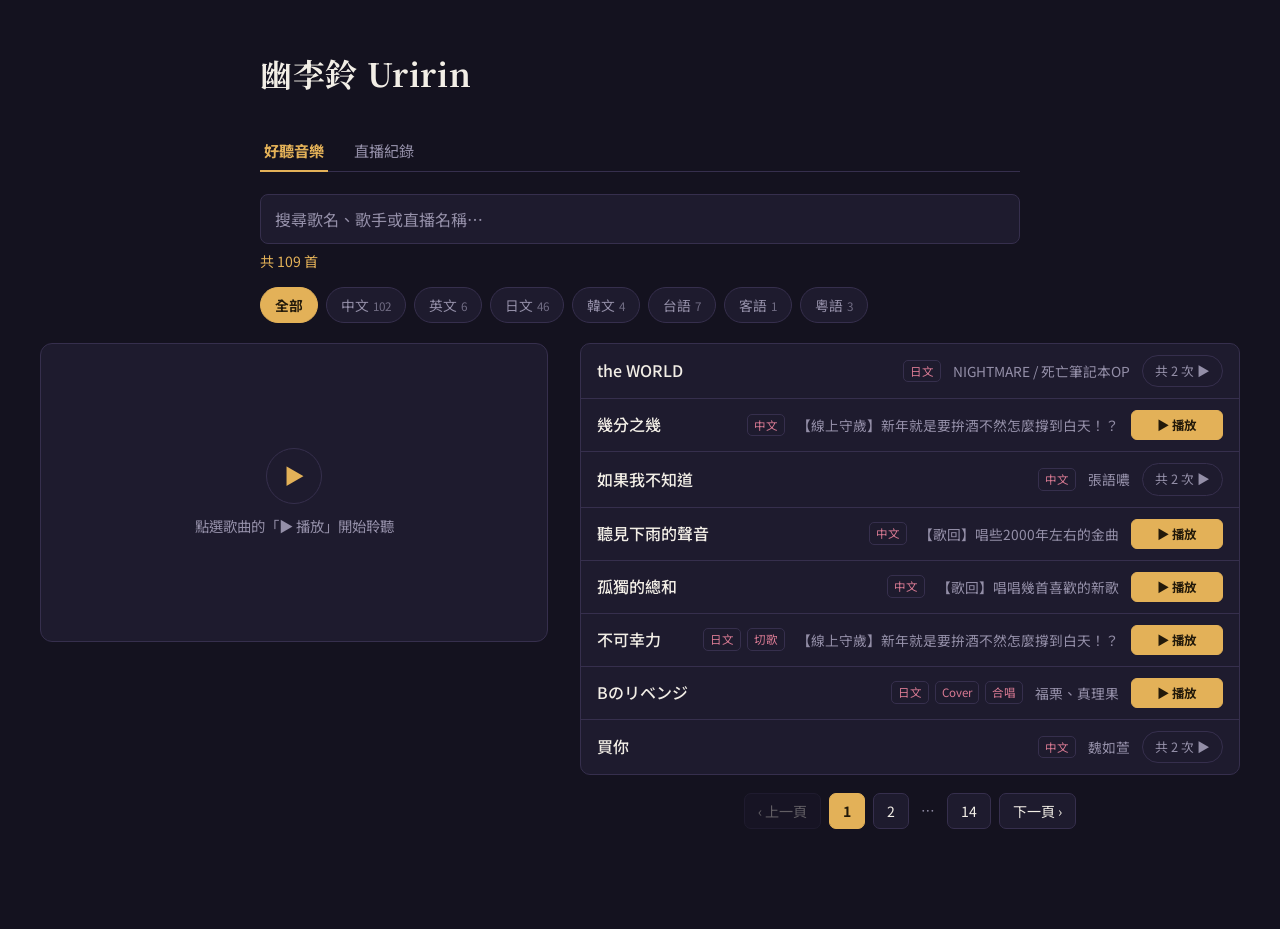
==== index.html @ 6e3fb867 "GA4 設定程式拆分為獨立的 ga.js - dataLayer、gtag()、站長標記開關、config 等設定程式從 index.html 移到 ga.js - <head> 正下方保留 Goo" ====
<!DOCTYPE html>
<html lang="zh-TW">
<head>
<!-- Google tag (gtag.js) -->
<script async src="https://www.googletagmanager.com/gtag/js?id=G-QP5S6ESL3K"></script>
<script src="ga.js"></script>
<meta charset="UTF-8">
<meta name="viewport" content="width=device-width, initial-scale=1.0">
<title>幽李鈴 Uririn</title>
<!-- 分頁小圖示：用 SVG 包表情符號，換圖示只要改裡面的 👻 -->
<link rel="icon" href="data:image/svg+xml,<svg xmlns='http://www.w3.org/2000/svg' viewBox='0 0 100 100'><text y='.9em' font-size='90'>👻</text></svg>">
<link rel="preconnect" href="https://fonts.googleapis.com">
<link rel="preconnect" href="https://fonts.gstatic.com" crossorigin>
<link href="https://fonts.googleapis.com/css2?family=Noto+Serif+TC:wght@500;700&family=Noto+Sans+TC:wght@400;500;700&display=swap" rel="stylesheet">
<link rel="stylesheet" href="style.css">
</head>
<body>
<div class="wrap">
	<h1>幽李鈴 Uririn</h1>
	<p class="subtitle"></p>

	<div id="loadingState" class="loading-state">正在讀取資料…</div>
	<div id="errorState" style="display:none;"></div>

	<div id="mainApp" class="layout" style="display:none;">
	<!-- 上方：頁籤、搜尋框、篩選（電腦版橫跨左右兩欄） -->
	<div class="controls">
		<div class="view-tabs">
			<button class="view-tab active" id="tabSongs" onclick="switchView('songs')">好聽音樂</button>
			<button class="view-tab" id="tabStreams" onclick="switchView('streams')">直播紀錄</button>
		</div>

		<div class="stats" id="statsLine"></div>

		<div id="songsControls">
			<div class="searchbar">
				<input type="text" id="searchInput" placeholder="搜尋歌名、歌手或直播名稱…">
			</div>
			<div class="stats" id="songsStatsLine"></div>
			<div class="chip-bar" id="langBar"></div>
		</div>

		<div id="streamsControls" style="display:none;">
			<div class="year-pager" id="yearPager"></div>
			<div class="chip-bar month-bar" id="monthBar"></div>
			<div class="searchbar">
				<input type="text" id="streamSearchInput" placeholder="搜尋直播標題、來賓…">
			</div>
			<div class="stats" id="streamsStatsLine"></div>
			<div class="chip-bar" id="streamTagBar"></div>
		</div>
	</div>

	<!-- 左欄：播放器（電腦版固定在左側；手機／平板版播放時變成浮動視窗） -->
	<aside class="player-column">
		<div id="playerPanel" class="player-panel">
			<div class="player-idle">
				<div class="player-idle-icon">▶</div>
				<div>點選歌曲的「▶ 播放」開始聆聽</div>
			</div>
			<div class="player-panel-head">
				<span class="player-panel-title" id="playerPanelTitle"></span>
				<button class="btn ghost" onclick="closePlayer()">✕</button>
			</div>
			<div class="player-frame-wrap">
				<div id="playerHost"></div><!-- 播放器由 JS 依平台建立（YouTube／Twitch 官方播放器 API） -->
			</div>
		</div>
	</aside>

	<!-- 右欄：歌單／直播時間軸 -->
	<main class="content-column">
		<div id="songsView">
			<div id="content"></div>
		</div>
		<div id="streamsView" style="display:none;">
			<div id="streamsContent"></div>
		</div>
	</main>
	</div>
</div>

<!-- 回到最上方：往下捲動一段距離後才出現 -->
<button id="backToTop" class="back-to-top" onclick="scrollToTop()" aria-label="回到最上方" title="回到最上方">
	<svg viewBox="0 0 24 24" width="22" height="22" aria-hidden="true">
		<polyline points="5 15 12 8 19 15" fill="none" stroke="currentColor" stroke-width="2.5" stroke-linecap="round" stroke-linejoin="round"/>
	</svg>
</button>

<script>
let STREAMS = {};        // { id: {id,year,date,title,url,tags} }
let STREAM_YEARS = [];   // 依 streams.xlsx 的工作表順序（工作表名稱＝年份）
let SONGS = {};          // { lang: [ {id,streamId,timeSeconds,timeDisplay,name,artist,tags} ] }
let LANGUAGES = [];

let currentView = 'songs';
let activeLang = null;
let currentPage = 1;
// 手機版斷點，要跟 style.css 裡的 @media (max-width:767px) 保持一致
const PHONE_MEDIA = window.matchMedia('(max-width:767px)');
function isPhone(){
	return PHONE_MEDIA.matches;
}
// 好聽音樂每頁顯示幾首：
//	手機版固定 5 首（歌曲列上下堆疊、每列很高，下方又有浮動播放器）
//	平板／電腦版依「歌單上緣到畫面底部」的空間，算出剛好放得下幾列（最少 5 列）
const PHONE_PAGE_SIZE = 5;
const MIN_PAGE_SIZE = 5;
const PAGER_HEIGHT = 60;	// 清單下方分頁列（含上方間距）的高度
const BOTTOM_GAP = 24;		// 分頁列下方保留的空間
let PAGE_SIZE = isPhone() ? PHONE_PAGE_SIZE : 15; // 15 只是第一次畫面前的暫定值，畫出來後會依實際高度重算

function computePageSize(){
	if(isPhone()) return PHONE_PAGE_SIZE;
	const list = document.querySelector('#content .song-list');
	if(!list || !list.offsetParent) return PAGE_SIZE; // 歌單沒顯示（例如在直播紀錄頁籤）時先不重算
	const rows = [...list.querySelectorAll(':scope > .song-row')];
	if(rows.length === 0) return PAGE_SIZE;
	// 列高：以單行的歌曲列為準。「共 X 次」那種列會稍微高一點，所以取「單行列裡最高的」，
	// 並排除副標換行的列（比最矮的列高出 20% 以上的就視為換行）
	const heights = rows.map(r => r.offsetHeight);
	const minHeight = Math.min(...heights);
	const rowHeight = Math.max(...heights.filter(h => h <= minHeight * 1.2));
	const listTop = list.getBoundingClientRect().top + window.scrollY; // 歌單在頁面中的位置，不受目前捲動位置影響
	const available = window.innerHeight - listTop - PAGER_HEIGHT - BOTTOM_GAP;
	return Math.max(MIN_PAGE_SIZE, Math.floor(available / rowHeight));
}

// 重新計算每頁筆數；筆數有變時，盡量停在目前正在看的那幾首歌所在的頁數
function refreshPageSize(){
	if(currentView !== 'songs') return;
	const next = computePageSize();
	if(next === PAGE_SIZE) return;
	const firstIndex = (currentPage - 1) * PAGE_SIZE;
	PAGE_SIZE = next;
	currentPage = Math.floor(firstIndex / PAGE_SIZE) + 1;
	render();
}
PHONE_MEDIA.addEventListener('change', refreshPageSize);

function sortedYears(){
	return [...STREAM_YEARS].sort((a,b) => {
		const na = parseInt(a, 10), nb = parseInt(b, 10);
		if(!isNaN(na) && !isNaN(nb)) return nb - na;
		return String(b).localeCompare(String(a));
	});
}

let activeYear = null; // 資料載入完成後會設成最新年份
let activeStreamTag = null;
let activeMonth = null; // 直播紀錄的月份篩選，null＝全部
const expandedStreams = new Set(); // 記錄哪些直播的歌單目前是展開狀態
const expandedSongs = new Set();   // 記錄好聽音樂頁籤裡哪些歌曲（依 catalogId）目前是展開狀態

const contentEl = document.getElementById('content');
const statsLine = document.getElementById('statsLine');
const streamsStatsLine = document.getElementById('streamsStatsLine');
const songsStatsLine = document.getElementById('songsStatsLine');
const searchInput = document.getElementById('searchInput');
const langBarEl = document.getElementById('langBar');

function escapeHtml(str){
	return (str||'').replace(/[&<>"']/g, s => ({'&':'&amp;','<':'&lt;','>':'&gt;','"':'&quot;',"'":'&#39;'}[s]));
}

function extractYouTubeId(url){
	if(!url) return null;
	try{
		const u = new URL(url);
		const host = u.hostname.replace('www.', '');
		if(host === 'youtu.be') return u.pathname.slice(1).split('/')[0] || null;
		if(host === 'youtube.com' || host === 'm.youtube.com'){
			if(u.pathname === '/watch') return u.searchParams.get('v');
			if(u.pathname.startsWith('/live/')) return u.pathname.split('/')[2];
			if(u.pathname.startsWith('/embed/')) return u.pathname.split('/')[2];
		}
		return null;
	}catch(e){ return null; }
}
// Twitch 網址解析：支援 VOD（/videos/123）、剪輯（clips.twitch.tv/xxx、/頻道/clip/xxx）、頻道直播（/頻道名稱）
function extractTwitchInfo(url){
	if(!url) return null;
	try{
		const u = new URL(url);
		const host = u.hostname.replace(/^(www|m)\./, '');
		const parts = u.pathname.split('/').filter(Boolean);
		if(host === 'clips.twitch.tv') return parts[0] ? { type:'clip', id:parts[0] } : null;
		if(host !== 'twitch.tv') return null;
		if(parts[0] === 'videos' && parts[1]) return { type:'video', id:parts[1] };
		if(parts[1] === 'clip' && parts[2]) return { type:'clip', id:parts[2] };
		if(parts.length === 1) return { type:'channel', id:parts[0] };
		return null;
	}catch(e){ return null; }
}

function secondsToTwitchTime(sec){
	sec = Math.max(0, Math.floor(sec || 0));
	const h = Math.floor(sec / 3600);
	const m = Math.floor((sec % 3600) / 60);
	const s = sec % 60;
	return `${h}h${m}m${s}s`;
}

// 依網址組出內嵌播放器的網址（目前支援 YouTube、Twitch）；不支援的平台（例如 X）回傳 null
function buildEmbedSrc(url, seconds){
	const youtubeId = extractYouTubeId(url);
	if(youtubeId){
		return `https://www.youtube.com/embed/${youtubeId}?start=${seconds || 0}&autoplay=1&enablejsapi=1`;
	}
	const twitch = extractTwitchInfo(url);
	if(twitch){
		// Twitch 規定要帶 parent（目前網站的網域），直接抓網址列的網域，換網域也不用改程式
		const parent = encodeURIComponent(window.location.hostname);
		if(twitch.type === 'video'){
			const time = seconds ? `&time=${secondsToTwitchTime(seconds)}` : '';
			return `https://player.twitch.tv/?video=${encodeURIComponent(twitch.id)}&parent=${parent}&autoplay=true${time}`;
		}
		if(twitch.type === 'channel'){
			return `https://player.twitch.tv/?channel=${encodeURIComponent(twitch.id)}&parent=${parent}&autoplay=true`;
		}
		if(twitch.type === 'clip'){
			return `https://clips.twitch.tv/embed?clip=${encodeURIComponent(twitch.id)}&parent=${parent}&autoplay=true`;
		}
	}
	return null;
}

function isPlayableUrl(url){
	return buildEmbedSrc(url, 0) !== null;
}

function resolveSongVideoUrl(song){
	if(song.url) return song.url; // 歌曲自己就有網址，優先使用
	const stream = STREAMS[song.streamId];
	return stream ? stream.url : '';
}

function resolveSongContextLabel(song){
	if(song.url && !STREAMS[song.streamId]) return ''; // 沒有對應直播，就不顯示直播名稱
	const stream = STREAMS[song.streamId];
	return stream ? (stream.title || '直播') : '';
}

// ================= 播放器 =================
// 用 YouTube、Twitch 官方的播放器 API 建立播放器，才能知道「正在播放／暫停」並控制播放器
// （API 載入失敗、或是 Twitch 剪輯這類 API 不支援的網址，退回一般內嵌播放器，只是無法顯示播放狀態）
let activePlayer = null;	// { type:'youtube'|'twitch'|'iframe', instance }
let playerState = 'idle';	// 'playing'：播放中／'paused'：暫停／'idle'：載入中、已結束或沒在播放
let currentSongKey = null;	// 目前播放的歌曲（`語言::紀錄id`），點直播標題播放整場時為 null
let loadToken = 0;			// 快速連點時，避免舊的非同步載入結果蓋掉新的

let youtubeApiPromise = null;
function loadYouTubeApi(){
	if(window.YT && window.YT.Player) return Promise.resolve();
	if(!youtubeApiPromise){
		youtubeApiPromise = new Promise((resolve, reject) => {
			const previous = window.onYouTubeIframeAPIReady;
			window.onYouTubeIframeAPIReady = () => { if(previous) previous(); resolve(); };
			const script = document.createElement('script');
			script.src = 'https://www.youtube.com/iframe_api';
			script.onerror = () => { youtubeApiPromise = null; reject(); };
			document.head.appendChild(script);
		});
	}
	return youtubeApiPromise;
}

let twitchApiPromise = null;
function loadTwitchApi(){
	if(window.Twitch && window.Twitch.Player) return Promise.resolve();
	if(!twitchApiPromise){
		twitchApiPromise = new Promise((resolve, reject) => {
			const script = document.createElement('script');
			script.src = 'https://player.twitch.tv/js/embed/v1.js';
			script.onload = () => resolve();
			script.onerror = () => { twitchApiPromise = null; reject(); };
			document.head.appendChild(script);
		});
	}
	return twitchApiPromise;
}

function setPlayerState(state){
	playerState = state;
	updatePlayButtons();
}

function destroyActivePlayer(){
	if(activePlayer && activePlayer.type === 'youtube'){
		try{ activePlayer.instance.destroy(); }catch(e){}
	}
	activePlayer = null;
	document.getElementById('playerHost').innerHTML = ''; // Twitch 播放器沒有 destroy，直接清空容器
}

// 一般內嵌播放器（無法取得播放狀態）
function mountPlainIframe(embedSrc){
	const host = document.getElementById('playerHost');
	host.innerHTML = '';
	const iframe = document.createElement('iframe');
	iframe.src = embedSrc;
	iframe.allow = 'autoplay; encrypted-media; picture-in-picture';
	iframe.allowFullscreen = true;
	host.appendChild(iframe);
	activePlayer = { type:'iframe', instance:iframe };
}

// 依網址載入影片：YouTube、Twitch（VOD／頻道）用官方 API；其他用一般內嵌
async function loadMedia(url, seconds){
	const token = ++loadToken;
	destroyActivePlayer();
	setPlayerState('idle');
	const host = document.getElementById('playerHost');
	const mount = document.createElement('div');
	mount.id = `playerMount${token}`;
	host.appendChild(mount);

	const youtubeId = extractYouTubeId(url);
	if(youtubeId){
		try{ await loadYouTubeApi(); }catch(e){ if(token === loadToken) mountPlainIframe(buildEmbedSrc(url, seconds)); return; }
		if(token !== loadToken) return;
		const player = new YT.Player(mount.id, {
			videoId: youtubeId,
			width: '100%',
			height: '100%',
			playerVars: { start: seconds || 0, autoplay: 1, playsinline: 1, origin: window.location.origin }, // origin：減少 postMessage 來源不符的警告
			events: {
				onStateChange: (e) => {
					if(token !== loadToken) return;
					if(e.data === YT.PlayerState.PLAYING) setPlayerState('playing');
					else if(e.data === YT.PlayerState.PAUSED) setPlayerState('paused');
					else if(e.data === YT.PlayerState.ENDED) setPlayerState('idle');
				},
			},
		});
		activePlayer = { type:'youtube', instance:player };
		return;
	}

	const twitch = extractTwitchInfo(url);
	if(twitch && twitch.type !== 'clip'){ // Twitch 剪輯官方 API 不支援，走下面的一般內嵌
		try{ await loadTwitchApi(); }catch(e){ if(token === loadToken) mountPlainIframe(buildEmbedSrc(url, seconds)); return; }
		if(token !== loadToken) return;
		const options = { width:'100%', height:'100%', autoplay:true, parent:[window.location.hostname] };
		if(twitch.type === 'video'){
			options.video = twitch.id;
			if(seconds) options.time = secondsToTwitchTime(seconds);
		}else{
			options.channel = twitch.id;
		}
		const player = new Twitch.Player(mount.id, options);
		const onTwitch = (state) => () => { if(token === loadToken) setPlayerState(state); };
		player.addEventListener(Twitch.Player.PLAY, onTwitch('playing'));
		player.addEventListener(Twitch.Player.PLAYING, onTwitch('playing'));
		player.addEventListener(Twitch.Player.PAUSE, onTwitch('paused'));
		player.addEventListener(Twitch.Player.ENDED, onTwitch('idle'));
		activePlayer = { type:'twitch', instance:player };
		return;
	}

	mountPlainIframe(buildEmbedSrc(url, seconds));
}

// 播放／暫停切換（點正在播放那首歌的按鈕時）
function togglePlayback(){
	if(!activePlayer) return;
	const player = activePlayer.instance;
	try{
		if(activePlayer.type === 'youtube'){
			if(playerState === 'playing') player.pauseVideo(); else player.playVideo();
		}else if(activePlayer.type === 'twitch'){
			if(playerState === 'playing') player.pause(); else player.play();
		}
	}catch(e){} // 播放器還沒準備好時忽略
}

// 打開播放器面板：顯示方式交給 style.css（電腦版固定在左欄、手機／平板版變成浮動視窗），不需要捲動畫面
function showPlayerPanel(titleText){
	document.getElementById('playerPanelTitle').textContent = titleText;
	document.getElementById('playerPanel').classList.add('is-active');
	document.body.classList.add('player-open');
}

// 播放按鈕依狀態顯示：正在播放／暫停／播放
function updatePlayButtons(){
	document.querySelectorAll('.song-play-btn[data-song-key]').forEach(btn => {
		const isCurrent = btn.dataset.songKey === currentSongKey;
		const playing = isCurrent && playerState === 'playing';
		const paused = isCurrent && playerState === 'paused';
		btn.textContent = playing ? '♪ 正在播放' : paused ? '❚❚ 暫停' : '▶ 播放';
		btn.classList.toggle('is-playing', playing);
		btn.classList.toggle('is-paused', paused);
	});
}

function playSong(lang, songId){
	const key = `${lang}::${songId}`;
	// 點的是目前這首：切換播放／暫停（一般內嵌播放器無法控制，就重新載入）
	if(key === currentSongKey && activePlayer && activePlayer.type !== 'iframe'){
		togglePlayback();
		return;
	}
	const song = (SONGS[lang] || []).find(s => s.id === songId);
	if(!song) return;
	const url = resolveSongVideoUrl(song);
	if(!isPlayableUrl(url)) return;
	const contextLabel = resolveSongContextLabel(song);
	currentSongKey = key;
	showPlayerPanel(contextLabel ? `${contextLabel} － ${song.name}` : song.name);
	loadMedia(url, song.timeSeconds);

	// 送出 GA 自訂事件：記錄哪首歌被點播（GA 的自動影片追蹤抓不到動態更換的播放器，所以改由這裡主動送）
	if(typeof gtag === 'function'){
		const stream = STREAMS[song.streamId];
		gtag('event', 'play_song', {
			song_name: song.name,
			song_id: song.catalogId || '',
			song_language: lang,
			stream_title: stream ? (stream.title || '') : '非直播',
		});
	}
}
window.playSong = playSong;

// 直播紀錄：點直播標題時，在播放器播放整場直播（YouTube、Twitch）
function playStream(streamId){
	const stream = STREAMS[streamId];
	if(!stream || !isPlayableUrl(stream.url)) return;
	currentSongKey = null; // 播放整場直播，不屬於任何一首歌
	showPlayerPanel(stream.title || '直播');
	loadMedia(stream.url, 0);

	if(typeof gtag === 'function'){
		gtag('event', 'play_stream', {
			stream_title: stream.title || '',
		});
	}
}
window.playStream = playStream;

// 直播標題：可內嵌的平台（YouTube、Twitch）點了在播放器播放；其他平台（例如 X）開新視窗
// 可內嵌的連結仍保留 href，使用者還是可以按右鍵或中鍵在新分頁開啟原始網址
function renderStreamTitleLink(stream){
	const title = escapeHtml(stream.title || '直播連結');
	if(!stream.url) return escapeHtml(stream.title || '未命名直播');
	const href = escapeHtml(stream.url);
	if(isPlayableUrl(stream.url)){
		return `<a href="${href}" onclick="event.preventDefault();playStream('${stream.id}')">${title}</a>`;
	}
	return `<a href="${href}" target="_blank" rel="noopener">${title}</a>`;
}

function closePlayer(){
	loadToken++; // 讓還在載入中的播放器作廢
	destroyActivePlayer();
	currentSongKey = null;
	setPlayerState('idle');
	document.getElementById('playerPanel').classList.remove('is-active');
	document.body.classList.remove('player-open');
}
window.closePlayer = closePlayer;

// ================= 頁籤切換 =================
// 瀏覽器分頁標題：「網站名稱 | 目前頁籤」，頁籤名稱直接讀按鈕文字，改頁籤名稱時會自動跟著變
const SITE_TITLE = '幽李鈴 Uririn';
function updateDocumentTitle(){
	const tab = document.getElementById(currentView === 'songs' ? 'tabSongs' : 'tabStreams');
	document.title = `${SITE_TITLE} | ${tab.textContent.trim()}`;
}

function switchView(view){
	currentView = view;
	updateDocumentTitle();
	document.getElementById('tabSongs').classList.toggle('active', view === 'songs');
	document.getElementById('tabStreams').classList.toggle('active', view === 'streams');
	document.getElementById('songsControls').style.display = view === 'songs' ? 'block' : 'none';
	document.getElementById('streamsControls').style.display = view === 'streams' ? 'block' : 'none';
	document.getElementById('songsView').style.display = view === 'songs' ? 'block' : 'none';
	document.getElementById('streamsView').style.display = view === 'streams' ? 'block' : 'none';
	if(view === 'songs'){
		render();
		refreshPageSize();
	} else {
		renderStreamsView();
	}
}
window.switchView = switchView;

// ================= 好聽音樂（歌單）=================
function renderLangBar(){
	let html = `<span class="chip${activeLang===null?' active':''}" onclick="setLang(null)">全部</span>`;
	for(const lang of LANGUAGES){
		html += `<span class="chip${activeLang===lang?' active':''}" onclick="setLang('${lang}')">${escapeHtml(lang)}<span style="opacity:.7;margin-left:4px;font-size:.85em;">${SONGS[lang].length}</span></span>`;
	}
	langBarEl.innerHTML = html;
}

function setLang(lang){
	activeLang = lang;
	currentPage = 1;
	render();
}
window.setLang = setLang;

function isRestrictedStream(stream){
	if(!stream) return false;
	const tags = (stream.tags||[]).map(t => t.toLowerCase());
	return tags.includes('會限') && tags.includes('歌回');
}

function getAllSongsFlat(){
	const result = [];
	const langs = activeLang ? [activeLang] : LANGUAGES;
	for(const lang of langs){
		for(const song of SONGS[lang]){
			const stream = STREAMS[song.streamId];
			if(isRestrictedStream(stream)) continue; // 會限場次的曲目不進好聽音樂頁籤，避免外流
			result.push({ ...song, lang });
		}
	}
	return result;
}

function toNum(v){
	const n = parseFloat(v);
	return isNaN(n) ? 0 : n;
}

function compareSongInstances(a, b){
	const aHasStream = !!a.streamId;
	const bHasStream = !!b.streamId;
	if(aHasStream !== bHasStream){
		return aHasStream ? 1 : -1; // 沒有 stream_id 的排前面
	}
	if(!aHasStream){
		// 都沒有 stream_id：依 song_records 的 id 倒序
		return toNum(b.id) - toNum(a.id);
	}
	// 都有 stream_id：先依 stream_id 倒序，相同的話再依 song_records 的 id 倒序
	const streamDiff = toNum(b.streamId) - toNum(a.streamId);
	if(streamDiff !== 0) return streamDiff;
	return toNum(b.id) - toNum(a.id);
}

function renderSongRowSingle(s, hideLangBadge){
	const stream = STREAMS[s.streamId];
	// 屬於某場直播的歌曲：副標顯示所屬直播標題
	// 沒有掛在任何直播下、但標了「合唱」的歌曲：副標顯示 feat（多位用「、」分隔）
	// 其餘沒有對應直播的歌曲：不顯示副標
	// 不論哪一種，只要能解析出可播放的網址，都會顯示播放按鈕
	const canPlay = isPlayableUrl(resolveSongVideoUrl(s));
	const isDuetStandalone = !stream && (s.tags||[]).some(t => t.toLowerCase() === '合唱');
	const featNames = (isDuetStandalone && s.feat) ? s.feat.split(/[,，]/).map(a => a.trim()).filter(Boolean) : [];
	const subLabel = stream ? (stream.title || '') : (featNames.length ? featNames.join('、') : '');
	return `<div class="song-row">
		<div class="song-name">${escapeHtml(s.name)}${s.note ? `<span style="color:var(--muted);font-size:.82rem;margin-left:6px;">（${escapeHtml(s.note)}）</span>` : ''}</div>
		<div class="song-badges">
			${hideLangBadge ? '' : `<span class="song-lang-badge">${escapeHtml(s.lang)}</span>`}
			${(s.tags && s.tags.length) ? s.tags.map(t => `<span class="song-lang-badge">${escapeHtml(t)}</span>`).join('') : ''}
		</div>
		${subLabel ? `<div class="song-sub">${escapeHtml(subLabel)}</div>` : ''}
		${canPlay ? `<button class="song-play-btn" data-song-key="${s.lang}::${s.id}" onclick="playSong('${s.lang}','${s.id}')">▶ 播放</button>` : ''}
	</div>`;
}

function toggleSongExpand(catalogId){
	if(expandedSongs.has(catalogId)) expandedSongs.delete(catalogId);
	else expandedSongs.add(catalogId);
	render();
}
window.toggleSongExpand = toggleSongExpand;

// 好聽音樂的隨機順序：每首歌第一次出現時抽一個隨機數當排序依據，
// 這次瀏覽期間固定不變（翻頁、切換語言、搜尋都不會重新洗牌），重新整理網頁才會換新的順序
const shuffleRank = new Map();
function getShuffleRank(key){
	if(!shuffleRank.has(key)) shuffleRank.set(key, Math.random());
	return shuffleRank.get(key);
}

function render(){
	renderLangBar();

	const q = searchInput.value.trim().toLowerCase();
	let songs = getAllSongsFlat();

	if(q){
		songs = songs.filter(s => {
			const stream = STREAMS[s.streamId];
			return s.name.toLowerCase().includes(q)
				|| (s.artist||'').toLowerCase().includes(q)
				|| (stream && (stream.title||'').toLowerCase().includes(q))
				|| (s.tags||[]).some(t => t.toLowerCase().includes(q));
		});
	}

	// 依 catalogId（目錄裡歌曲的唯一編號）分組：同一首歌唱過好幾次，合併成一張卡片
	const groupsMap = new Map();
	for(const s of songs){
		const key = s.catalogId || `${s.lang}::${s.name}`; // 保險：萬一缺 catalogId 就退回用語言+歌名分組
		if(!groupsMap.has(key)) groupsMap.set(key, []);
		groupsMap.get(key).push(s);
	}
	let groups = [...groupsMap.entries()];
	groups.sort((a,b) => getShuffleRank(a[0]) - getShuffleRank(b[0])); // 隨機順序（每次打開網頁洗牌一次）
	groups = groups.map(([, group]) => group);

	statsLine.textContent = '';
	songsStatsLine.textContent = `共 ${groups.length} 首`;

	if(groups.length === 0){
		contentEl.innerHTML = `<div class="empty-state">
			<div class="big">沒有符合的結果</div>
			<div>換個關鍵字或分類試試看</div>
		</div>`;
		return;
	}

	const totalPages = Math.max(1, Math.ceil(groups.length / PAGE_SIZE));
	if(currentPage > totalPages) currentPage = totalPages;
	if(currentPage < 1) currentPage = 1;
	const start = (currentPage - 1) * PAGE_SIZE;
	const pageGroups = groups.slice(start, start + PAGE_SIZE);

	contentEl.innerHTML =
		renderPagination(totalPages, true) +
		`<div class="song-list">` +
		pageGroups.map(group => {
			if(group.length === 1) return renderSongRowSingle(group[0]);

			const first = group[0];
			const catalogId = first.catalogId || `${first.lang}::${first.name}`;
			const expanded = expandedSongs.has(catalogId);

			let html = `<div class="song-row" style="cursor:pointer;" onclick="toggleSongExpand('${catalogId}')">
				<div class="song-name">${escapeHtml(first.name)}</div>
				<div class="song-badges">
					<span class="song-lang-badge">${escapeHtml(first.lang)}</span>
				</div>
				<div class="song-sub">${escapeHtml(first.artist || '')}</div>
				<span class="chip" style="padding:5px 12px;font-size:.8rem;">共 ${group.length} 次 ${expanded ? '▲' : '▶'}</span>
			</div>`;

			if(expanded){
				const sorted = [...group].sort(compareSongInstances);
				html += `<div style="padding-left:20px;border-left:2px solid var(--line);margin:0 0 8px 20px;">` +
					sorted.map(s => renderSongRowSingle(s, true)).join('') +
					`</div>`;
			}
			return html;
		}).join('') +
		`</div>` +
		renderPagination(totalPages);
	updatePlayButtons();
}

function goToSongPage(p){
	currentPage = p;
	render();
	contentEl.scrollIntoView({ behavior: 'smooth', block: 'start' });
}
window.goToSongPage = goToSongPage;

// isTop：清單上方那一組分頁（電腦版用 CSS 隱藏，只留下方那組）
function renderPagination(totalPages, isTop){
	if(totalPages <= 1) return '';
	const p = currentPage;
	const isMobile = isPhone();

	let pages = [1];
	for(let i = p - 1; i <= p + 1; i++){ if(i > 1 && i < totalPages) pages.push(i); }
	if(totalPages > 1) pages.push(totalPages);
	pages = [...new Set(pages)].sort((a,b) => a - b);

	const prevLabel = isMobile ? '‹' : '‹ 上一頁';
	const nextLabel = isMobile ? '›' : '下一頁 ›';

	let html = `<div class="pagination${isTop ? ' pagination-top' : ''}">`;
	html += `<button class="page-btn" onclick="goToSongPage(${p - 1})" ${p <= 1 ? 'disabled' : ''}>${prevLabel}</button>`;
	let prev = 0;
	for(const num of pages){
		if(prev && num - prev > 1) html += `<span class="page-info">…</span>`;
		html += `<button class="page-btn${num === p ? ' active' : ''}" onclick="goToSongPage(${num})">${num}</button>`;
		prev = num;
	}
	html += `<button class="page-btn" onclick="goToSongPage(${p + 1})" ${p >= totalPages ? 'disabled' : ''}>${nextLabel}</button>`;
	html += `</div>`;
	return html;
}

searchInput.addEventListener('input', ()=>{ currentPage = 1; render(); });

// ================= 直播紀錄（依年份分頁）=================
function setYear(year){
	activeYear = year;
	activeMonth = null; // 換年份時，月份篩選回到「全部」
	renderStreamsView();
}
window.setYear = setYear;

// 從日期（YYYY-MM-DD）取出月份數字，沒有日期時回傳 null
function monthOf(date){
	const m = String(date || '').match(/^\d{4}-(\d{1,2})/);
	return m ? parseInt(m[1], 10) : null;
}

function setMonth(month){
	activeMonth = month;
	renderStreamsView();
}
window.setMonth = setMonth;

// 月份按鈕：只列出該年有直播的月份，新的月份排前面（跟時間軸順序一致）
function renderMonthBar(yearStreams){
	const counts = new Map();
	for(const s of yearStreams){
		const m = monthOf(s.date);
		if(m) counts.set(m, (counts.get(m) || 0) + 1);
	}
	const months = [...counts.keys()].sort((a,b) => b - a);
	const bar = document.getElementById('monthBar');
	if(months.length === 0){ bar.innerHTML = ''; return; }
	let html = `<span class="chip${activeMonth===null?' active':''}" onclick="setMonth(null)">全部月份</span>`;
	for(const m of months){
		html += `<span class="chip${activeMonth===m?' active':''}" onclick="setMonth(${m})">${m} 月</span>`;
	}
	bar.innerHTML = html;
}

function renderYearPager(){
	const years = sortedYears();
	const pager = document.getElementById('yearPager');
	pager.innerHTML = years.map(y =>
		`<button class="year-btn${activeYear===y?' active':''}" onclick="setYear('${y}')">${escapeHtml(y)} 年</button>`
	).join('');
}

function streamsInYear(year){
	return Object.values(STREAMS)
		.filter(s => s.year === year)
		.sort((a,b) => {
			const dateCompare = (b.date||'').localeCompare(a.date||'');
			if(dateCompare !== 0) return dateCompare;
			// 同一天：依 id 倒序排列
			const na = parseFloat(a.id), nb = parseFloat(b.id);
			if(!isNaN(na) && !isNaN(nb)) return nb - na;
			return String(b.id).localeCompare(String(a.id));
		});
}

function allStreamTags(){
	const seen = new Map(); // 小寫 -> 第一次出現時的原始大小寫
	for(const s of Object.values(STREAMS)){
		for(const t of (s.tags||[])){
			const key = t.toLowerCase();
			if(!seen.has(key)) seen.set(key, t);
		}
	}
	return [...seen.values()].sort((a,b) => a.localeCompare(b, 'zh-Hant'));
}

function renderStreamTagBar(){
	const tags = allStreamTags();
	const bar = document.getElementById('streamTagBar');
	let html = `<span class="chip${activeStreamTag===null?' active':''}" onclick="setStreamTag(null)">全部</span>`;
	for(const t of tags){
		html += `<span class="chip${activeStreamTag===t?' active':''}" onclick="setStreamTag('${escapeHtml(t)}')">${escapeHtml(t)}</span>`;
	}
	bar.innerHTML = html;
}

function setStreamTag(tag){
	if(tag === null){
		activeStreamTag = null;
	} else {
		const canonical = allStreamTags().find(t => t.toLowerCase() === tag.toLowerCase());
		activeStreamTag = canonical || tag;
	}
	renderStreamsView();
}
window.setStreamTag = setStreamTag;

function renderSongRow(s){
	return `<div class="song-row">
		<div class="song-name">${escapeHtml(s.name)}${s.note ? `<span style="color:var(--muted);font-size:.82rem;margin-left:6px;">（${escapeHtml(s.note)}）</span>` : ''}</div>
		<span class="song-lang-badge">${escapeHtml(s.lang)}</span>
		<div class="song-sub">${escapeHtml(s.artist || '')}</div>
		${isPlayableUrl(resolveSongVideoUrl(s)) ? `<button class="song-play-btn" data-song-key="${s.lang}::${s.id}" onclick="event.stopPropagation();playSong('${s.lang}','${s.id}')">▶ 播放</button>` : ''}
	</div>`;
}

function toggleStreamExpand(streamId){
	if(expandedStreams.has(streamId)) expandedStreams.delete(streamId);
	else expandedStreams.add(streamId);
	renderStreamsView();
}
window.toggleStreamExpand = toggleStreamExpand;

function songsForStream(streamId){
	const result = [];
	for(const lang of LANGUAGES){
		for(const song of SONGS[lang]){
			if(song.streamId === streamId) result.push({ ...song, lang });
		}
	}
	result.sort((a,b) => (a.timeSeconds||0) - (b.timeSeconds||0));
	return result;
}

function streamMatchesQuery(stream, songs, q){
	if(!q) return true;
	q = q.toLowerCase();
	const titleMatch = (stream.title||'').toLowerCase().includes(q);
	const guestMatch = (stream.guests||[]).some(g => g.toLowerCase().includes(q));
	// 會限場次不比對曲目內容，否則搜歌名還是能間接找到這場有唱過這首歌，等於曲目資訊照樣外流
	const songMatch = !isRestrictedStream(stream) && songs.some(s => s.name.toLowerCase().includes(q) || (s.artist||'').toLowerCase().includes(q));
	return titleMatch || guestMatch || songMatch;
}

function renderStreamsView(){
	renderYearPager();
	renderStreamTagBar();

	statsLine.textContent = '';
	const streamsContent = document.getElementById('streamsContent');
	if(!activeYear){
		streamsContent.innerHTML = `<div class="empty-state">
			<div class="big">還沒有任何直播紀錄</div>
			<div>把 streams 資料補齊後，這裡就會列出來</div>
		</div>`;
		streamsStatsLine.textContent = '';
		return;
	}

	const q = (document.getElementById('streamSearchInput').value || '').trim();
	let list = streamsInYear(activeYear);
	renderMonthBar(list);
	if(activeMonth !== null) list = list.filter(s => monthOf(s.date) === activeMonth);
	if(activeStreamTag) list = list.filter(s => (s.tags||[]).some(t => t.toLowerCase() === activeStreamTag.toLowerCase()));

	const withSongs = list.map(stream => ({ stream, songs: songsForStream(stream.id) }))
		.filter(({stream, songs}) => streamMatchesQuery(stream, songs, q));

	const filterParts = [`${activeYear} 年`];
	if(activeMonth !== null) filterParts.push(`${activeMonth} 月`);
	if(activeStreamTag) filterParts.push(activeStreamTag);
	if(q) filterParts.push(`「${q}」`);
	streamsStatsLine.textContent = `${filterParts.join(' · ')} · 共 ${withSongs.length} 筆`;

	if(withSongs.length === 0){
		streamsContent.innerHTML = `<div class="empty-state">
			<div class="big">沒有符合的直播</div>
			<div>換個關鍵字或標籤試試看</div>
		</div>`;
		return;
	}

	let html = `<div class="stream-timeline">`;
	for(const { stream, songs } of withSongs){
		const isOtherHouse = (stream.tags||[]).some(t => t.toLowerCase() === '別人家');
		const hostName = isOtherHouse && stream.guests && stream.guests.length ? stream.guests[0] : null;
		const guestsDisplay = isOtherHouse
			? ['幽李鈴', ...((stream.guests||[]).slice(1))].join('、')
			: ((stream.guests && stream.guests.length) ? stream.guests.join('、') : '');
		const isMultiSong = !isRestrictedStream(stream) && songs.length > 1;
		const expanded = isMultiSong && expandedStreams.has(stream.id);

		let songsSectionHtml = '';
		if(isRestrictedStream(stream)){
			songsSectionHtml = `<div class="song-list"><div class="song-row"><div class="song-sub" style="text-align:left;">🔒 會員限定內容，曲目暫不公開</div></div></div>`;
		} else if(songs.length === 1){
			songsSectionHtml = `<div class="song-list">${renderSongRow(songs[0])}</div>`;
		} else if(songs.length > 1){
			const toggleRow = `<div class="song-row song-toggle-row" style="cursor:pointer;" onclick="toggleStreamExpand('${stream.id}')">
				<div class="song-sub" style="text-align:left;">${expanded ? '▲ 收合' : '▶ 展開'} 共 ${songs.length} 首歌曲</div>
			</div>`;
			songsSectionHtml = `<div class="song-list">${toggleRow}${expanded ? songs.map(s => renderSongRow(s)).join('') : ''}</div>`;
		}

		html += `<div class="stream-block">
			<div class="stream-block-date">${escapeHtml(stream.date || '未填日期')}</div>
			<div class="stream-block-title">${renderStreamTitleLink(stream)}</div>
			${(stream.tags && stream.tags.length) ? `<div class="stream-tags-row">${stream.tags.map(t => `<span class="chip" onclick="setStreamTag('${escapeHtml(t)}')">${escapeHtml(t)}</span>`).join('')}</div>` : ''}
			${hostName ? `<div class="stream-meta" style="margin-bottom:4px;">在 ${escapeHtml(hostName)} 家</div>` : ''}
			${guestsDisplay ? `<div class="stream-meta" style="margin-bottom:10px;">來賓：${escapeHtml(guestsDisplay)}</div>` : ''}
			${songsSectionHtml}
		</div>`;
	}
	html += `</div>`;
	streamsContent.innerHTML = html;
	updatePlayButtons();
}

document.getElementById('streamSearchInput').addEventListener('input', renderStreamsView);

// ================= 讀取同資料夾的 json 檔案 =================
async function fetchJson(path){
	const res = await fetch(path, { cache: 'no-store' });
	if(!res.ok) throw new Error(`找不到 ${path}（HTTP ${res.status}）`);
	return res.json();
}

async function loadAllData(){
	const [streamsData, songsData] = await Promise.all([
		fetchJson('./streams.json'),
		fetchJson('./songs.json'),
	]);

	STREAMS = streamsData.streams || {};
	STREAM_YEARS = streamsData.streamYears || [];
	SONGS = songsData.songs || {};
	LANGUAGES = Object.keys(SONGS);
	activeYear = STREAM_YEARS.length ? sortedYears()[0] : null;
}

async function init(){
	try{
		await loadAllData();
		document.getElementById('loadingState').style.display = 'none';
		document.getElementById('mainApp').style.display = ''; // 交給 style.css 決定版面（電腦版為左右兩欄）
		updateDocumentTitle();
		render();
	}catch(e){
		document.getElementById('loadingState').style.display = 'none';
		document.getElementById('errorState').style.display = 'block';
		document.getElementById('errorState').innerHTML = `<div class="error-state">
			<strong>讀取資料失敗。</strong><br><br>
			請確認：<br>
			1. <code>streams.json</code> 和 <code>songs.json</code> 跟這個 html 檔案放在同一個資料夾<br>
			2. 檔名完全一致（含大小寫）<br>
			3. 這個頁面是透過網址（http/https）打開的，不是直接雙擊本機檔案開啟<br><br>
			錯誤訊息：${escapeHtml(e.message || String(e))}
		</div>`;
	}
}

// 電腦版播放器大小：量測播放器上緣在頁面中的位置，寫進 CSS 變數 --player-top，
// style.css 會用「視窗高度 − 這段距離」限制播放器大小，確保一打開頁面就能看到完整的播放器
function updatePlayerTop(){
	const column = document.querySelector('.player-column');
	if(!column) return;
	const top = column.getBoundingClientRect().top + window.scrollY; // 換算成頁面位置，不受目前捲動位置影響
	document.documentElement.style.setProperty('--player-top', `${Math.round(top)}px`);
}
// 上方控制區高度改變時（切換頁籤、標籤換行、資料載入完成）、視窗大小改變時，
// 重新計算播放器大小與好聽音樂每頁筆數
function onLayoutChange(){
	updatePlayerTop();
	refreshPageSize();
}
new ResizeObserver(onLayoutChange).observe(document.querySelector('.controls'));
window.addEventListener('resize', onLayoutChange);

// 回到最上方按鈕：往下捲超過 600px 才顯示
const backToTopBtn = document.getElementById('backToTop');
function updateBackToTop(){
	backToTopBtn.classList.toggle('is-visible', window.scrollY > 600);
}
function scrollToTop(){
	window.scrollTo({ top:0, behavior:'smooth' });
}
window.scrollToTop = scrollToTop;
window.addEventListener('scroll', updateBackToTop, { passive:true });

init();
</script>
</body>
</html>
---- style.css ----
/* =========================================================
	幽李鈴 Uririn 歌單網站樣式
	裝置斷點：
		手機  ：寬度 767px 以下
		平板  ：寬度 768px ～ 992px
		電腦  ：寬度 993px 以上
	（JS 裡判斷手機版分頁筆數用的斷點也是 767px，兩邊要一起改）
========================================================= */

:root{
	--bg: #14121f;
	--surface: #1e1b2e;
	--surface-2: #26223a;
	--line: #362f4d;
	--text: #f2eee6;
	--muted: #948fa8;
	--gold: #e3b158;
	--rose: #d97a93;
}
*{box-sizing:border-box;}
html,body{margin:0;padding:0;}
body{
	background:var(--bg);
	color:var(--text);
	font-family:'Noto Sans TC', sans-serif;
	line-height:1.6;
	min-height:100vh;
}
.wrap{
	max-width:760px;
	margin:0 auto;
	padding:48px 20px 100px;
}
h1{
	font-family:'Noto Serif TC', serif;
	font-weight:700; font-size:2rem; margin:0 0 6px; letter-spacing:.02em;
}
.subtitle{ color:var(--muted); font-size:.95rem; margin:0 0 4px; }
.stats{ color:var(--gold); font-size:.88rem; margin-top:6px; }

/* ---------- 頁籤 ---------- */
.view-tabs{ display:flex; gap:8px; margin-top:24px; border-bottom:1px solid var(--line); }
.view-tab{
	background:transparent; border:none; color:var(--muted); font-family:inherit;
	font-size:.95rem; padding:10px 4px; cursor:pointer; position:relative; margin-right:14px;
}
.view-tab:hover{ color:var(--text); }
.view-tab.active{ color:var(--gold); font-weight:700; }
.view-tab.active::after{
	content:''; position:absolute; left:0; right:0; bottom:-1px; height:2px; background:var(--gold);
}

/* ---------- 搜尋框 ---------- */
.searchbar{ margin-top:22px; }
.searchbar input{
	width:100%; background:var(--surface); border:1px solid var(--line);
	color:var(--text); border-radius:8px; padding:12px 14px;
	font-size:1rem; font-family:inherit;
}
.searchbar input:focus{ outline:2px solid var(--gold); outline-offset:1px; }
.searchbar input::placeholder{ color:var(--muted); }

/* ---------- 標籤 ---------- */
.chip-bar{ display:flex; flex-wrap:wrap; gap:8px; margin-top:14px; }
.chip{
	background:var(--surface); border:1px solid var(--line); color:var(--muted);
	font-size:.86rem; padding:6px 14px; border-radius:999px; cursor:pointer; font-family:inherit;
}
.chip:hover{ border-color:var(--gold); color:var(--text); }
.chip.active{ background:var(--gold); border-color:var(--gold); color:#22190a; font-weight:700; }

/* ---------- 年份分頁 ---------- */
.year-pager{ display:flex; flex-wrap:wrap; gap:8px; margin-top:22px; }
.year-btn{
	background:var(--surface); border:1px solid var(--line); color:var(--text);
	font-size:1rem; padding:8px 18px; border-radius:8px; cursor:pointer; font-family:inherit; font-weight:500;
}
.year-btn:hover{ border-color:var(--gold); color:var(--gold); }
.year-btn.active{ background:var(--gold); border-color:var(--gold); color:#22190a; font-weight:700; }

/* ---------- 月份篩選（年份按鈕下方） ---------- */
.month-bar{ margin-top:10px; }
.month-bar .chip{ padding:4px 12px; font-size:.82rem; }

/* ---------- 歌曲清單 ---------- */
.song-list{
	margin-top:20px;
	background:var(--surface);
	border:1px solid var(--line);
	border-radius:10px;
	overflow:hidden;
}
/* 垂直置中：副標太長換行時，歌名、標籤、播放按鈕會對齊在中間 */
.song-row{
	display:flex; align-items:center; gap:12px;
	padding:11px 16px; border-bottom:1px solid var(--line);
}
.song-row:last-child{ border-bottom:none; }
/*
	歌名優先：空間不夠時歌名不壓縮，由副標讓出空間換行
	歌名只有本身超過一列的一半寬度時才會換行
*/
.song-name{ font-weight:500; flex:1 0 auto; max-width:50%; margin-right:auto; } /* margin-right:auto：後面的標籤、副標、播放按鈕整組靠右 */
.song-sub{ color:var(--muted); font-size:.86rem; flex:0 1 auto; max-width:60%; text-align:right; }
.song-lang-badge{
	color:var(--rose); font-size:.72rem; border:1px solid var(--line); border-radius:5px;
	padding:1px 6px; flex-shrink:0; white-space:nowrap;
}
/* 標籤區不縮小，空間不夠時讓副標換行，標籤才不會被切掉 */
.song-badges{
	display:flex; gap:6px; flex-wrap:nowrap; flex-shrink:0; overflow-x:auto; scrollbar-width:none;
	-ms-overflow-style:none;
}
.song-badges::-webkit-scrollbar{ display:none; }
/*
	播放按鈕依狀態顯示（由 JS 切換 class）：
		一般：▶ 播放
		.is-playing：♪ 正在播放（點了暫停）
		.is-paused：❚❚ 暫停（點了繼續播放）
	min-width：三種文字寬度不同，固定最小寬度避免切換時整列跳動
*/
.song-play-btn{
	background:var(--gold); color:#22190a; border:1px solid var(--gold); border-radius:6px;
	padding:5px 11px; font-size:.78rem; font-weight:700; cursor:pointer; flex-shrink:0;
	font-family:inherit; min-width:7.4em; text-align:center; white-space:nowrap;
}
.song-play-btn:hover{ filter:brightness(1.08); }
.song-play-btn.is-playing{ background:var(--rose); border-color:var(--rose); color:#22190a; }
.song-play-btn.is-paused{ background:transparent; color:var(--gold); }

/* ---------- 分頁 ---------- */
.pagination{
	display:flex; align-items:center; justify-content:center; gap:8px;
	margin-top:18px; flex-wrap:wrap;
}
.page-btn{
	background:var(--surface); border:1px solid var(--line); color:var(--text);
	border-radius:7px; padding:7px 13px; font-size:.88rem; cursor:pointer; font-family:inherit;
}
.page-btn:hover:not(:disabled){ border-color:var(--gold); color:var(--gold); }
.page-btn.active{ background:var(--gold); border-color:var(--gold); color:#22190a; font-weight:700; }
.page-btn:disabled{ opacity:.35; cursor:default; }
.page-info{ color:var(--muted); font-size:.85rem; margin:0 4px; }

/* ---------- 播放器 ----------
	.is-active：正在播放（JS 在點播放時加上，關閉時移除）
	手機／平板：沒在播放時完全隱藏，播放時變成浮動視窗
	電腦：固定在左欄，沒在播放時顯示提示文字
*/
.player-panel{
	display:none;
	background:var(--surface); border:1px solid var(--gold); border-radius:12px;
	padding:14px;
}
.player-panel.is-active{ display:block; }
.player-idle{ display:none; }
.player-panel-head{
	display:flex; justify-content:space-between; align-items:center; gap:10px; margin-bottom:10px;
}
.player-panel-title{
	color:var(--gold); font-size:.9rem; font-weight:700;
	min-width:0; overflow:hidden; text-overflow:ellipsis; white-space:nowrap;
}
.player-frame-wrap{
	position:relative; width:100%; padding-bottom:56.25%; height:0;
	border-radius:8px; overflow:hidden; background:#000;
}
.player-frame-wrap iframe{
	position:absolute; top:0; left:0; width:100%; height:100%; border:0;
}
.btn.ghost{
	background:transparent; border:1px solid var(--line); color:var(--muted);
	border-radius:6px; padding:6px 10px; font-size:.8rem; cursor:pointer; font-family:inherit;
	flex-shrink:0;
}
.btn.ghost:hover{ color:var(--rose); border-color:var(--rose); }

/* ---------- 直播紀錄時間軸 ---------- */
.stream-timeline{
	position:relative; margin-top:24px; padding-left:26px; border-left:2px solid var(--line);
}
.stream-block{ position:relative; margin-bottom:36px; }
.stream-block::before{
	content:''; position:absolute; left:-32px; top:6px;
	width:11px; height:11px; border-radius:50%; background:var(--gold);
	box-shadow:0 0 0 4px var(--bg);
}
.stream-block-date{ color:var(--gold); font-size:.85rem; font-weight:700; letter-spacing:.04em; }
.stream-block-title{
	font-family:'Noto Serif TC', serif; font-weight:700; font-size:1.1rem; margin:2px 0 8px;
}
.stream-block-title a{ color:var(--text); text-decoration:none; border-bottom:1px solid var(--gold); }
.stream-block-title a:hover{ color:var(--gold); }
.stream-tags-row{ display:flex; flex-wrap:wrap; gap:6px; margin-bottom:10px; }
.stream-tags-row .chip{ padding:3px 10px; font-size:.78rem; }
/* 直播卡片的「在 ○○ 家」「來賓」：跟歌曲副標分開，不限制寬度，名單長時才會換行 */
.stream-meta{ color:var(--muted); font-size:.86rem; }

/* ---------- 回到最上方按鈕 ----------
	.is-visible：往下捲超過一段距離時由 JS 加上
	手機／平板播放器開著時，按鈕會移到播放器上方（見下方各裝置的 media query）
*/
.back-to-top{
	position:fixed; right:24px; bottom:24px; z-index:60;
	width:44px; height:44px; border-radius:50%;
	background:var(--surface); border:1px solid var(--line); color:var(--gold);
	display:flex; align-items:center; justify-content:center; padding:0; /* 讓 SVG 箭頭置中 */
	cursor:pointer;
	box-shadow:0 6px 18px rgba(0,0,0,.45);
	opacity:0; visibility:hidden; transform:translateY(8px);
	transition:opacity .2s, transform .2s, visibility .2s;
}
.back-to-top.is-visible{ opacity:1; visibility:visible; transform:none; }
.back-to-top:hover{ border-color:var(--gold); }

/* ---------- 狀態訊息 ---------- */
.empty-state{ text-align:center; padding:60px 20px; color:var(--muted); }
.empty-state .big{
	font-family:'Noto Serif TC', serif; font-size:1.25rem; color:var(--text); margin-bottom:8px;
}
.loading-state{ text-align:center; padding:80px 20px; color:var(--muted); }
.error-state{
	background:#3a1f24; border:1px solid var(--rose); color:var(--text);
	border-radius:10px; padding:20px; margin-top:24px; font-size:.9rem; line-height:1.8;
}
.error-state code{ background:var(--surface-2); padding:2px 6px; border-radius:4px; font-size:.85em; }


/* =========================================================
	手機：767px 以下
	- 歌曲列改成上下堆疊
	- 播放器固定在畫面底部（浮動視窗）
========================================================= */
@media (max-width:767px){
	.wrap{ padding:32px 14px 80px; }
	.song-row{ flex-direction:column; align-items:flex-start; gap:4px; }
	.song-sub{ max-width:100%; text-align:left; }
	.song-name{ max-width:100%; }
	.song-badges{ max-width:100%; } /* 手機版標籤太多時可以左右滑動 */
	/* 月份按鈕不換行，改成左右滑動，避免 12 個月擠成好幾排 */
	.month-bar{
		flex-wrap:nowrap; overflow-x:auto;
		scrollbar-width:none; -ms-overflow-style:none;
	}
	.month-bar::-webkit-scrollbar{ display:none; }
	.month-bar .chip{ flex-shrink:0; }

	.player-panel.is-active{
		position:fixed; z-index:50;
		left:8px; right:8px; bottom:8px;
		padding:10px;
		box-shadow:0 -6px 24px rgba(0,0,0,.55);
	}
	.player-panel-head{ margin-bottom:8px; }
	/* 播放器開著時，頁面底部留出播放器的高度，最後幾首歌才不會被擋住 */
	body.player-open .wrap{ padding-bottom:calc((100vw - 36px) * .5625 + 90px); }
	.back-to-top{ right:16px; bottom:16px; }
	body.player-open .back-to-top{ bottom:calc((100vw - 36px) * .5625 + 86px); } /* 播放器上方 */
}


/* =========================================================
	平板：768px ～ 992px
	- 單欄歌單
	- 播放器變成右下角浮動小視窗
========================================================= */
@media (min-width:768px) and (max-width:992px){
	.player-panel.is-active{
		position:fixed; z-index:50;
		right:20px; bottom:20px;
		width:400px;
		box-shadow:0 10px 30px rgba(0,0,0,.55);
	}
	body.player-open .wrap{ padding-bottom:320px; }
	body.player-open .back-to-top{ right:20px; bottom:320px; } /* 右下角播放器上方 */
}


/* =========================================================
	電腦：993px 以上
	- 上方：標題、頁籤、搜尋框、篩選，整塊置中
	- 下方左右兩欄：左邊播放器（捲動時固定在畫面上）、右邊歌單，兩者頂端對齊
	- 播放器跟著畫面寬度放大，但高度不超過畫面
	- 只保留清單下方的分頁（電腦版清單不長，上方那組拿掉）
	- 沒在播放時，播放器位置顯示提示文字
========================================================= */
@media (min-width:993px){
	.wrap{ max-width:none; padding:48px 40px 100px; } /* 不設寬度上限，多出來的空間都給播放器 */
	.layout{
		display:grid;
		/* 右欄歌單：約佔 55% 寬，最窄 480px、最寬 760px；剩下的空間都給左欄播放器 */
		grid-template-columns:minmax(0, 1fr) clamp(480px, 55%, 760px);
		grid-template-areas:
			"controls controls"
			"player content";
		column-gap:32px;
		align-items:start;
	}
	/* 標題、頁籤、搜尋框、統計、快捷標籤：整塊置中，寬 760px，裡面的內容維持靠左 */
	.wrap > h1,
	.wrap > .subtitle,
	.controls{
		width:100%; max-width:760px;
		margin-left:auto; margin-right:auto;
	}
	.controls{ grid-area:controls; }
	.content-column{ grid-area:content; min-width:0; }
	.player-column{
		grid-area:player;
		position:sticky; top:24px;
		margin-top:20px; /* 跟右欄歌單的上緣對齊 */
	}
	.pagination-top{ display:none; }

	.player-panel{
		display:block;
		margin-left:auto; /* 播放器被高度限制而變窄時，靠右貼近歌單 */
		/*
			依畫面高度限制寬度，讓剛打開頁面時整個播放器（含標題列）就能完整顯示在畫面內
			--player-top：播放器上緣在頁面中的位置，由 JS 量測（上方標題、頁籤、標籤區的高度會影響）
			104px：播放器標題列與內距約 80px ＋ 下方保留 24px
			max(400px, …)：視窗很矮時至少保留 400px 寬，避免播放器被壓得太小
			（這時剛打開頁面底部會稍微超出，往下捲動後播放器會固定在畫面上完整顯示）
		*/
		max-width:max(400px, calc((100vh - var(--player-top, 340px) - 104px) * 16 / 9 + 30px));
	}
	.player-panel:not(.is-active) .player-panel-head,
	.player-panel:not(.is-active) .player-frame-wrap{ display:none; }
	.player-panel:not(.is-active){ border-color:var(--line); }
	.player-panel:not(.is-active) .player-idle{
		display:flex; flex-direction:column; align-items:center; justify-content:center; gap:10px;
		aspect-ratio:16 / 9;
		color:var(--muted); font-size:.9rem; text-align:center;
	}
	.player-idle-icon{
		width:56px; height:56px; border-radius:50%;
		display:flex; align-items:center; justify-content:center;
		border:1px solid var(--line); color:var(--gold); font-size:1.3rem;
	}
}
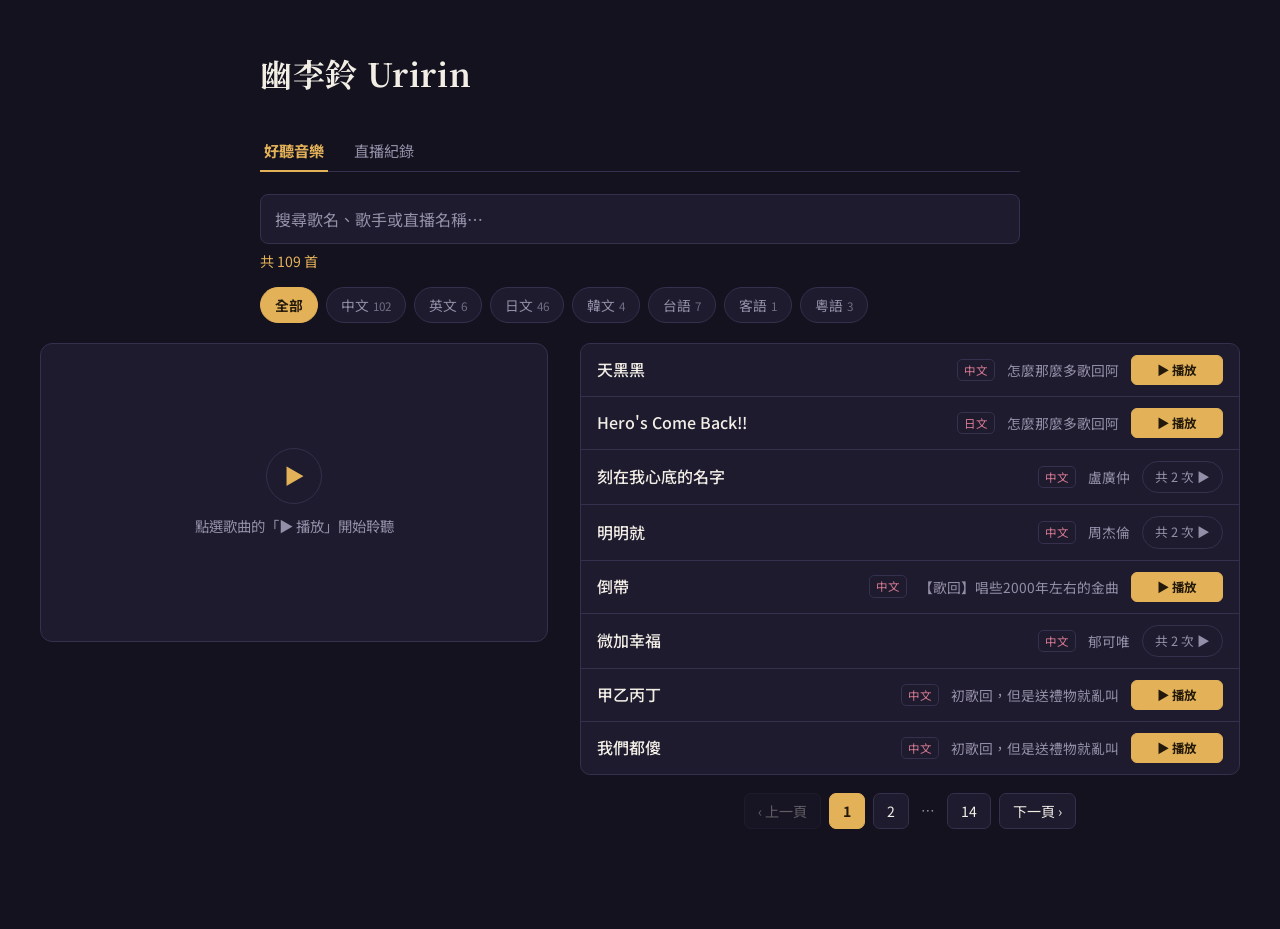
==== commit a37094bd: "手機版歌曲列重新排版，播放按鈕加大，語言按鈕改為左右滑動 - 手機版語言快捷按鈕不換行，改為左右滑動（跟月份按鈕相同）  - 手機版歌曲列重新排版： 	- 只唱過一次的歌、直播紀錄的歌曲：Gri" ====
--- a/index.html
+++ b/index.html
@@ -37,7 +37,7 @@
 				<input type="text" id="searchInput" placeholder="搜尋歌名、歌手或直播名稱…">
 			</div>
 			<div class="stats" id="songsStatsLine"></div>
-			<div class="chip-bar" id="langBar"></div>
+			<div class="chip-bar lang-bar" id="langBar"></div>
 		</div>
 
 		<div id="streamsControls" style="display:none;">
@@ -552,13 +552,20 @@
 	const isDuetStandalone = !stream && (s.tags||[]).some(t => t.toLowerCase() === '合唱');
 	const featNames = (isDuetStandalone && s.feat) ? s.feat.split(/[,，]/).map(a => a.trim()).filter(Boolean) : [];
 	const subLabel = stream ? (stream.title || '') : (featNames.length ? featNames.join('、') : '');
-	return `<div class="song-row">
-		<div class="song-name">${escapeHtml(s.name)}${s.note ? `<span style="color:var(--muted);font-size:.82rem;margin-left:6px;">（${escapeHtml(s.note)}）</span>` : ''}</div>
-		<div class="song-badges">
-			${hideLangBadge ? '' : `<span class="song-lang-badge">${escapeHtml(s.lang)}</span>`}
-			${(s.tags && s.tags.length) ? s.tags.map(t => `<span class="song-lang-badge">${escapeHtml(t)}</span>`).join('') : ''}
+	// song-row--single：只唱過一次的歌；song-row--child：唱過多次的歌展開後的每一筆
+	// .song-main 包住左邊的文字內容、.song-head 包住歌名跟標籤，給手機版排版用
+	// （電腦／平板版這兩層設為 display:contents，等於沒有這兩層，版面跟原本一樣）
+	return `<div class="song-row ${hideLangBadge ? 'song-row--child' : 'song-row--single'}">
+		<div class="song-main">
+			<div class="song-head">
+				<div class="song-name">${escapeHtml(s.name)}${s.note ? `<span style="color:var(--muted);font-size:.82rem;margin-left:6px;">（${escapeHtml(s.note)}）</span>` : ''}</div>
+				<div class="song-badges">
+					${hideLangBadge ? '' : `<span class="song-lang-badge">${escapeHtml(s.lang)}</span>`}
+					${(s.tags && s.tags.length) ? s.tags.map(t => `<span class="song-lang-badge">${escapeHtml(t)}</span>`).join('') : ''}
+				</div>
+			</div>
+			${subLabel ? `<div class="song-sub">${escapeHtml(subLabel)}</div>` : ''}
 		</div>
-		${subLabel ? `<div class="song-sub">${escapeHtml(subLabel)}</div>` : ''}
 		${canPlay ? `<button class="song-play-btn" data-song-key="${s.lang}::${s.id}" onclick="playSong('${s.lang}','${s.id}')">▶ 播放</button>` : ''}
 	</div>`;
 }
@@ -632,10 +639,12 @@
 			const catalogId = first.catalogId || `${first.lang}::${first.name}`;
 			const expanded = expandedSongs.has(catalogId);
 
-			let html = `<div class="song-row" style="cursor:pointer;" onclick="toggleSongExpand('${catalogId}')">
-				<div class="song-name">${escapeHtml(first.name)}</div>
-				<div class="song-badges">
-					<span class="song-lang-badge">${escapeHtml(first.lang)}</span>
+			let html = `<div class="song-row song-row--group" style="cursor:pointer;" onclick="toggleSongExpand('${catalogId}')">
+				<div class="song-head">
+					<div class="song-name">${escapeHtml(first.name)}</div>
+					<div class="song-badges">
+						<span class="song-lang-badge">${escapeHtml(first.lang)}</span>
+					</div>
 				</div>
 				<div class="song-sub">${escapeHtml(first.artist || '')}</div>
 				<span class="chip" style="padding:5px 12px;font-size:.8rem;">共 ${group.length} 次 ${expanded ? '▲' : '▶'}</span>
@@ -643,7 +652,7 @@
 
 			if(expanded){
 				const sorted = [...group].sort(compareSongInstances);
-				html += `<div style="padding-left:20px;border-left:2px solid var(--line);margin:0 0 8px 20px;">` +
+				html += `<div class="song-group-children">` +
 					sorted.map(s => renderSongRowSingle(s, true)).join('') +
 					`</div>`;
 			}
@@ -780,11 +789,18 @@
 }
 window.setStreamTag = setStreamTag;
 
+// 直播紀錄展開後的歌曲列（song-row--stream）：結構跟好聽音樂的歌曲列一樣，手機版共用同一套排版
 function renderSongRow(s){
-	return `<div class="song-row">
-		<div class="song-name">${escapeHtml(s.name)}${s.note ? `<span style="color:var(--muted);font-size:.82rem;margin-left:6px;">（${escapeHtml(s.note)}）</span>` : ''}</div>
-		<span class="song-lang-badge">${escapeHtml(s.lang)}</span>
-		<div class="song-sub">${escapeHtml(s.artist || '')}</div>
+	return `<div class="song-row song-row--stream">
+		<div class="song-main">
+			<div class="song-head">
+				<div class="song-name">${escapeHtml(s.name)}${s.note ? `<span style="color:var(--muted);font-size:.82rem;margin-left:6px;">（${escapeHtml(s.note)}）</span>` : ''}</div>
+				<div class="song-badges">
+					<span class="song-lang-badge">${escapeHtml(s.lang)}</span>
+				</div>
+			</div>
+			${s.artist ? `<div class="song-sub">${escapeHtml(s.artist)}</div>` : ''}
+		</div>
 		${isPlayableUrl(resolveSongVideoUrl(s)) ? `<button class="song-play-btn" data-song-key="${s.lang}::${s.id}" onclick="event.stopPropagation();playSong('${s.lang}','${s.id}')">▶ 播放</button>` : ''}
 	</div>`;
 }
@@ -965,4 +981,4 @@
 init();
 </script>
 </body>
-</html>
+</html>
--- a/style.css
+++ b/style.css
@@ -96,6 +96,12 @@
 	padding:11px 16px; border-bottom:1px solid var(--line);
 }
 .song-row:last-child{ border-bottom:none; }
+/* 歌曲列內的分組容器（.song-main：左邊文字內容、.song-head：歌名＋標籤）：
+	電腦／平板版設為 contents（等於沒有這兩層），版面跟原本一樣；手機版另外排版 */
+.song-main,
+.song-head{ display:contents; }
+/* 唱過多次的歌，展開後的區塊 */
+.song-group-children{ padding-left:20px; border-left:2px solid var(--line); margin:0 0 8px 20px; }
 /*
 	歌名優先：空間不夠時歌名不壓縮，由副標讓出空間換行
 	歌名只有本身超過一列的一半寬度時才會換行
@@ -233,17 +239,79 @@
 ========================================================= */
 @media (max-width:767px){
 	.wrap{ padding:32px 14px 80px; }
-	.song-row{ flex-direction:column; align-items:flex-start; gap:4px; }
+	.song-row{ flex-direction:column; align-items:flex-start; gap:4px; padding:11px 12px; } /* 左右內距縮小，多留空間給歌名 */
 	.song-sub{ max-width:100%; text-align:left; }
 	.song-name{ max-width:100%; }
 	.song-badges{ max-width:100%; } /* 手機版標籤太多時可以左右滑動 */
-	/* 月份按鈕不換行，改成左右滑動，避免 12 個月擠成好幾排 */
+	/* 語言、月份按鈕不換行，改成左右滑動，避免擠成好幾排 */
+	.lang-bar,
 	.month-bar{
 		flex-wrap:nowrap; overflow-x:auto;
 		scrollbar-width:none; -ms-overflow-style:none;
 	}
+	.lang-bar::-webkit-scrollbar,
 	.month-bar::-webkit-scrollbar{ display:none; }
+	.lang-bar .chip,
 	.month-bar .chip{ flex-shrink:0; }
+
+	/* ---------- 歌曲列 ----------
+		song-row--single：好聽音樂只唱過一次的歌
+		song-row--stream：直播紀錄展開後的歌曲（排法跟 single 相同）
+		song-row--group：好聽音樂唱過多次的歌（收合列）
+		song-row--child：好聽音樂唱過多次的歌，展開後的每一筆
+	*/
+	/*
+		歌名＋標籤排在同一行：歌名優先完整顯示
+		空間不夠時先由標籤讓出空間（變成左右滑動），標籤區至少保留約一個標籤的寬度，真的還不夠歌名才換行
+		align-items:baseline：歌名換行時，標籤跟歌名第一行對齊
+	*/
+	.song-row--single .song-head,
+	.song-row--stream .song-head,
+	.song-row--group .song-head{
+		display:flex; align-items:baseline; gap:8px; min-width:0;
+	}
+	.song-row--single .song-name,
+	.song-row--stream .song-name,
+	.song-row--group .song-name{ flex:0 1 auto; min-width:0; max-width:none; margin-right:0; }
+	.song-row--single .song-badges,
+	.song-row--stream .song-badges,
+	.song-row--group .song-badges{ flex:0 10000 auto; min-width:3em; } /* 10000：壓縮時標籤遠比歌名先讓出空間 */
+
+	/*
+		只唱過一次、展開後的每一筆：Grid 兩欄，左邊文字內容、右邊播放按鈕
+		左邊內容整組垂直置中，不管一行或兩行都會跟播放按鈕對齊
+	*/
+	.song-row--single,
+	.song-row--stream,
+	.song-row--child{
+		display:grid;
+		grid-template-columns:minmax(0, 1fr) auto;
+		column-gap:12px;
+		align-items:center;
+	}
+	.song-row--single .song-main,
+	.song-row--stream .song-main,
+	.song-row--child .song-main{
+		display:flex; flex-direction:column; gap:4px; min-width:0;
+	}
+
+	/* 只唱過一次、直播紀錄的歌曲：上排歌名＋標籤、下排副標（照 HTML 順序即可） */
+
+	/* 展開後的每一筆：不顯示歌名（收合列已經有），上排副標、下排標籤 */
+	.song-row--child .song-name{ display:none; }
+	.song-row--child .song-head{ display:flex; min-width:0; }
+	.song-row--child .song-head:not(:has(.song-lang-badge)){ display:none; } /* 沒有標籤時整行隱藏，不佔間距 */
+	.song-row--child .song-sub{ order:-1; }
+	.song-group-children{ padding-left:12px; margin-left:12px; }
+
+	/* 唱過多次（收合列）：左邊歌名＋標籤，右邊副標＋「共 X 次」 */
+	.song-row--group{ flex-direction:row; align-items:center; gap:10px; }
+	.song-row--group .song-head{ flex:1 1 auto; }
+	.song-row--group .song-sub{ flex:0 1 auto; max-width:35%; text-align:right; }
+	.song-row--group .chip{ flex:none; }
+
+	/* 播放按鈕加大，方便手指點（至少 44px 高） */
+	.song-play-btn{ min-height:44px; padding:8px 14px; font-size:.86rem; min-width:6.8em; }
 
 	.player-panel.is-active{
 		position:fixed; z-index:50;
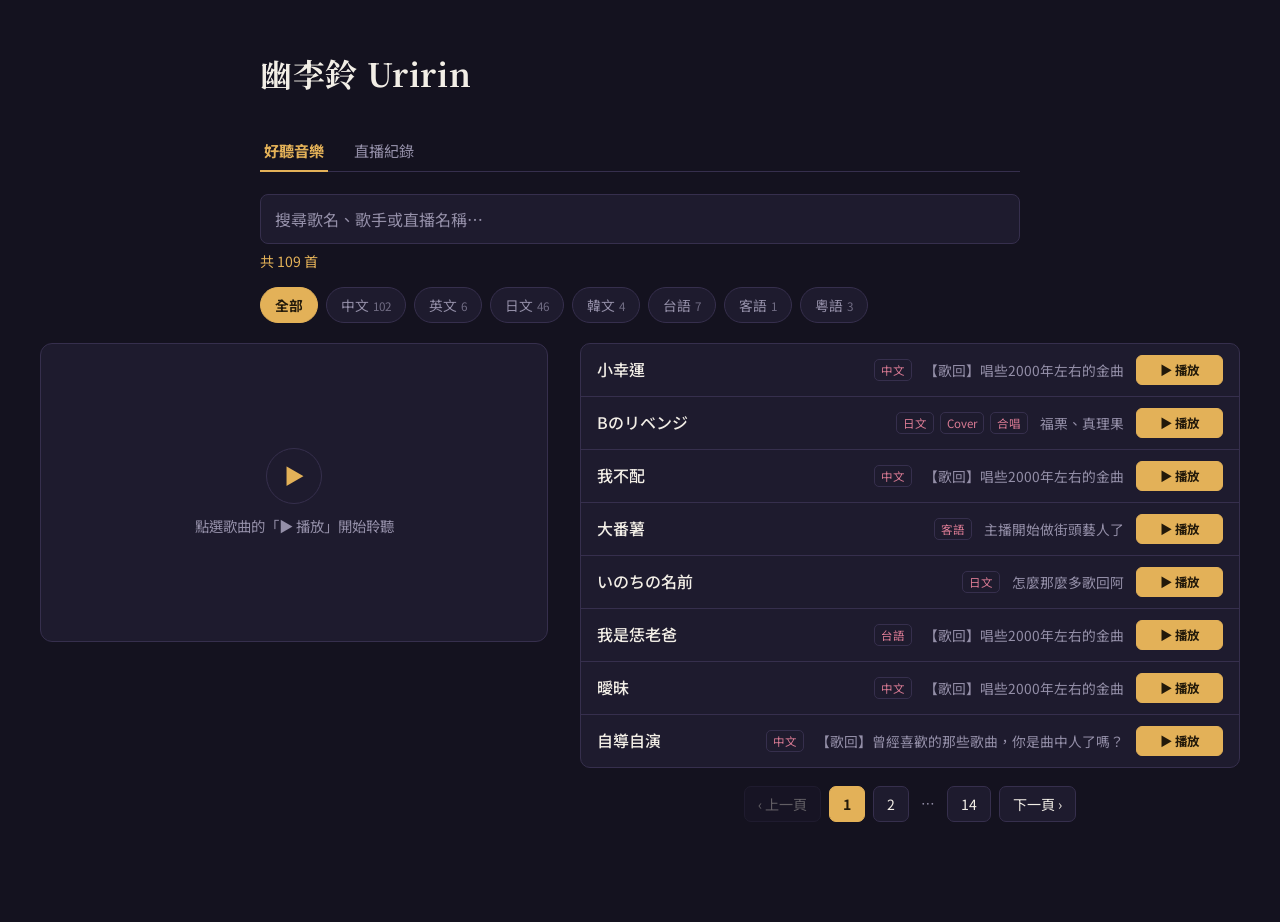
==== commit b1ba3b65: "修正播放按鈕在播放時寬度改變的問題 - 按鈕內同時放「播放」「正在播放」「暫停」三種文字疊在同一格，CSS 依狀態只顯示一種，   按鈕寬度自動以最寬的文字為準，切換狀態時寬度不變 - 移除原本固" ====
--- a/index.html
+++ b/index.html
@@ -381,13 +381,18 @@
 	document.body.classList.add('player-open');
 }
 
-// 播放按鈕依狀態顯示：正在播放／暫停／播放
+// 播放按鈕的三種文字疊在同一個位置，CSS 依狀態只顯示一種；
+// 按鈕寬度會以最寬的那種文字為準，切換狀態時寬度不會改變
+const PLAY_BTN_LABELS = '<span class="btn-label btn-label--play">▶ 播放</span>'
+	+ '<span class="btn-label btn-label--playing">♪ 正在播放</span>'
+	+ '<span class="btn-label btn-label--paused">❚❚ 暫停</span>';
+
+// 播放按鈕依狀態切換 class：正在播放（is-playing）／暫停（is-paused）／一般
 function updatePlayButtons(){
 	document.querySelectorAll('.song-play-btn[data-song-key]').forEach(btn => {
 		const isCurrent = btn.dataset.songKey === currentSongKey;
 		const playing = isCurrent && playerState === 'playing';
 		const paused = isCurrent && playerState === 'paused';
-		btn.textContent = playing ? '♪ 正在播放' : paused ? '❚❚ 暫停' : '▶ 播放';
 		btn.classList.toggle('is-playing', playing);
 		btn.classList.toggle('is-paused', paused);
 	});
@@ -566,7 +571,7 @@
 			</div>
 			${subLabel ? `<div class="song-sub">${escapeHtml(subLabel)}</div>` : ''}
 		</div>
-		${canPlay ? `<button class="song-play-btn" data-song-key="${s.lang}::${s.id}" onclick="playSong('${s.lang}','${s.id}')">▶ 播放</button>` : ''}
+		${canPlay ? `<button class="song-play-btn" data-song-key="${s.lang}::${s.id}" onclick="playSong('${s.lang}','${s.id}')">${PLAY_BTN_LABELS}</button>` : ''}
 	</div>`;
 }
 
@@ -801,7 +806,7 @@
 			</div>
 			${s.artist ? `<div class="song-sub">${escapeHtml(s.artist)}</div>` : ''}
 		</div>
-		${isPlayableUrl(resolveSongVideoUrl(s)) ? `<button class="song-play-btn" data-song-key="${s.lang}::${s.id}" onclick="event.stopPropagation();playSong('${s.lang}','${s.id}')">▶ 播放</button>` : ''}
+		${isPlayableUrl(resolveSongVideoUrl(s)) ? `<button class="song-play-btn" data-song-key="${s.lang}::${s.id}" onclick="event.stopPropagation();playSong('${s.lang}','${s.id}')">${PLAY_BTN_LABELS}</button>` : ''}
 	</div>`;
 }
 
--- a/style.css
+++ b/style.css
@@ -123,13 +123,21 @@
 		一般：▶ 播放
 		.is-playing：♪ 正在播放（點了暫停）
 		.is-paused：❚❚ 暫停（點了繼續播放）
-	min-width：三種文字寬度不同，固定最小寬度避免切換時整列跳動
+	三種文字（.btn-label）疊在同一格 Grid 裡，只顯示目前狀態那一種；
+	按鈕寬度自動以最寬的文字為準，不管哪種狀態、裝置、字型，寬度都一樣
 */
 .song-play-btn{
+	display:inline-grid; place-items:center;
 	background:var(--gold); color:#22190a; border:1px solid var(--gold); border-radius:6px;
 	padding:5px 11px; font-size:.78rem; font-weight:700; cursor:pointer; flex-shrink:0;
-	font-family:inherit; min-width:7.4em; text-align:center; white-space:nowrap;
-}
+	font-family:inherit; white-space:nowrap;
+}
+.song-play-btn > .btn-label{ grid-area:1 / 1; visibility:hidden; }
+.song-play-btn > .btn-label--play{ visibility:visible; }
+.song-play-btn.is-playing > .btn-label--play,
+.song-play-btn.is-paused > .btn-label--play{ visibility:hidden; }
+.song-play-btn.is-playing > .btn-label--playing,
+.song-play-btn.is-paused > .btn-label--paused{ visibility:visible; }
 .song-play-btn:hover{ filter:brightness(1.08); }
 .song-play-btn.is-playing{ background:var(--rose); border-color:var(--rose); color:#22190a; }
 .song-play-btn.is-paused{ background:transparent; color:var(--gold); }
@@ -311,7 +319,7 @@
 	.song-row--group .chip{ flex:none; }
 
 	/* 播放按鈕加大，方便手指點（至少 44px 高） */
-	.song-play-btn{ min-height:44px; padding:8px 14px; font-size:.86rem; min-width:6.8em; }
+	.song-play-btn{ min-height:44px; padding:8px 12px; font-size:.86rem; }
 
 	.player-panel.is-active{
 		position:fixed; z-index:50;
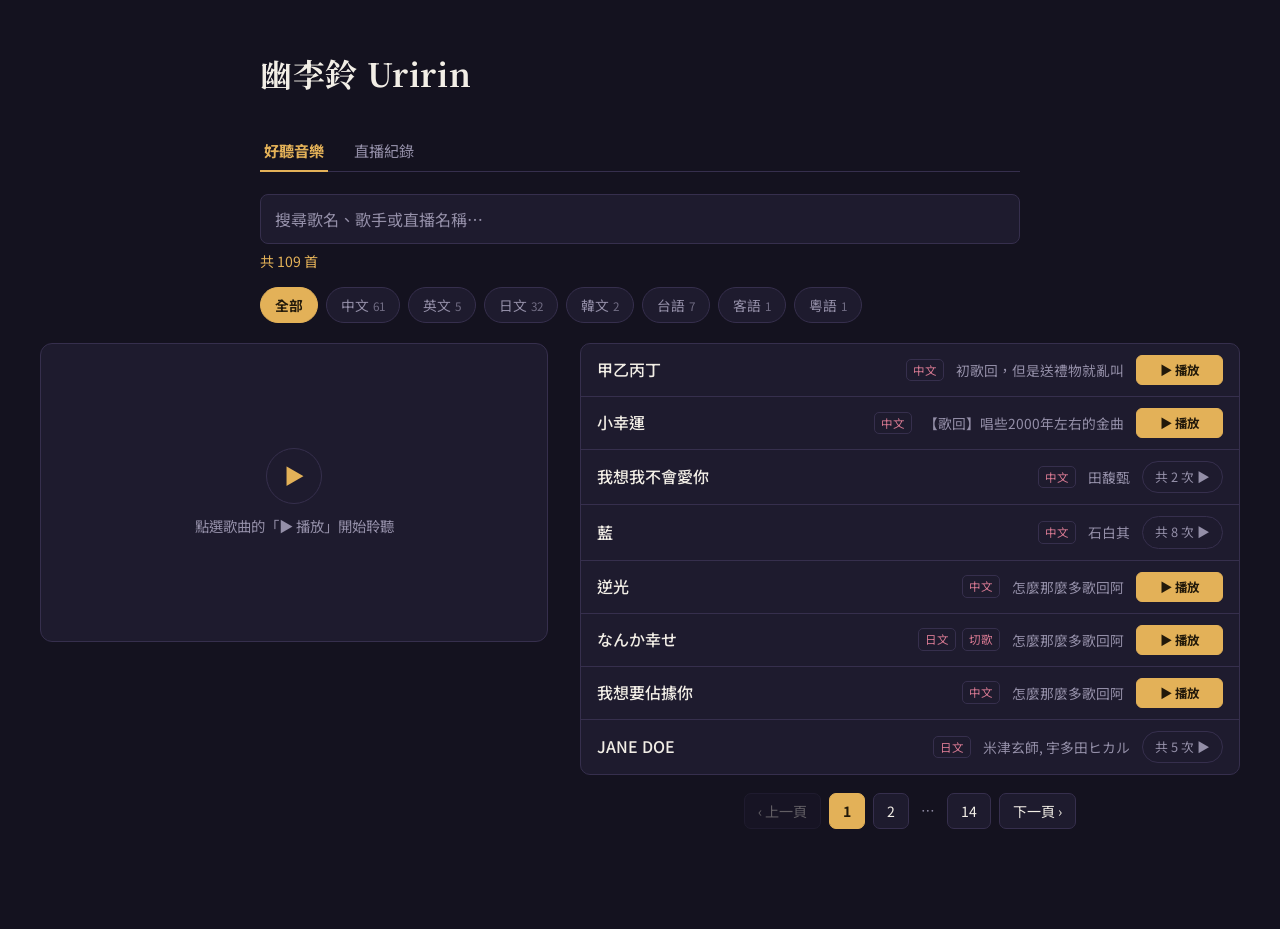
==== commit 653493b7: "網址記錄篩選狀態、播放器可縮小、分享預覽、搜尋清除鈕與鍵盤操作等優化 - 語言快捷按鈕的數字改為不重複歌曲數，與歌單「共 X 首」一致（同一首唱多次只算一首、排除會限場次） - 沒有歌曲的語言不顯示" ====
--- a/index.html
+++ b/index.html
@@ -6,6 +6,21 @@
 <script src="ga.js"></script>
 <meta charset="UTF-8">
 <meta name="viewport" content="width=device-width, initial-scale=1.0">
+<meta name="description" content="幽李鈴 Uririn 的歌回與直播紀錄：依語言、年份、月份查找唱過的歌，點了就能直接播放。">
+<!-- 分享連結時的預覽卡片（Discord、LINE、X、Facebook 等會讀取這些設定） -->
+<meta property="og:type" content="website">
+<meta property="og:site_name" content="幽李鈴 Uririn">
+<meta property="og:title" content="幽李鈴 Uririn">
+<meta property="og:description" content="幽李鈴 Uririn 的歌回與直播紀錄：依語言、年份、月份查找唱過的歌，點了就能直接播放。">
+<meta property="og:locale" content="zh_TW">
+<meta name="twitter:card" content="summary">
+<!--
+	要加預覽圖片時：
+	1. 準備一張 1200×630 的圖片（例如 og-image.png）上傳到 repo，跟 index.html 放在同一層
+	2. 取消下面這行的註解，網址改成圖片的完整網址（要包含 https://）
+	3. 上面的 twitter:card 改成 summary_large_image，X 才會顯示大圖
+-->
+<!-- <meta property="og:image" content="https://shadowgame856-coder.github.io/repo名稱/og-image.png"> -->
 <title>幽李鈴 Uririn</title>
 <!-- 分頁小圖示：用 SVG 包表情符號，換圖示只要改裡面的 👻 -->
 <link rel="icon" href="data:image/svg+xml,<svg xmlns='http://www.w3.org/2000/svg' viewBox='0 0 100 100'><text y='.9em' font-size='90'>👻</text></svg>">
@@ -35,6 +50,7 @@
 		<div id="songsControls">
 			<div class="searchbar">
 				<input type="text" id="searchInput" placeholder="搜尋歌名、歌手或直播名稱…">
+				<button type="button" class="search-clear" onclick="clearSearch('searchInput')" aria-label="清除搜尋" title="清除搜尋">✕</button>
 			</div>
 			<div class="stats" id="songsStatsLine"></div>
 			<div class="chip-bar lang-bar" id="langBar"></div>
@@ -45,6 +61,7 @@
 			<div class="chip-bar month-bar" id="monthBar"></div>
 			<div class="searchbar">
 				<input type="text" id="streamSearchInput" placeholder="搜尋直播標題、來賓…">
+				<button type="button" class="search-clear" onclick="clearSearch('streamSearchInput')" aria-label="清除搜尋" title="清除搜尋">✕</button>
 			</div>
 			<div class="stats" id="streamsStatsLine"></div>
 			<div class="chip-bar" id="streamTagBar"></div>
@@ -60,7 +77,13 @@
 			</div>
 			<div class="player-panel-head">
 				<span class="player-panel-title" id="playerPanelTitle"></span>
-				<button class="btn ghost" onclick="closePlayer()">✕</button>
+				<div class="player-panel-actions">
+					<!-- 縮小時才出現的播放／暫停（手機／平板） -->
+					<button class="btn ghost player-mini-toggle" id="playerMiniToggle" onclick="togglePlayback()" aria-label="暫停">❚❚</button>
+					<!-- 縮小／展開（手機／平板） -->
+					<button class="btn ghost player-minimize" id="playerMinimizeBtn" onclick="togglePlayerMinimized()" aria-label="縮小播放器" title="縮小播放器">▾</button>
+					<button class="btn ghost" onclick="closePlayer()" aria-label="關閉播放器" title="關閉播放器">✕</button>
+				</div>
 			</div>
 			<div class="player-frame-wrap">
 				<div id="playerHost"></div><!-- 播放器由 JS 依平台建立（YouTube／Twitch 官方播放器 API） -->
@@ -369,10 +392,23 @@
 		if(activePlayer.type === 'youtube'){
 			if(playerState === 'playing') player.pauseVideo(); else player.playVideo();
 		}else if(activePlayer.type === 'twitch'){
-			if(playerState === 'playing') player.pause(); else player.play();
+			if(playerState === 'playing'){
+				player.pause();
+			}else if(playerMinimized){
+				// Twitch 規定播放器要在畫面上看得到，才允許網頁讓它繼續播放；
+				// 縮小時影片在畫面外，所以先展開播放器，等它顯示出來再繼續播放
+				setPlayerMinimized(false);
+				requestAnimationFrame(() => requestAnimationFrame(() => {
+					try{ player.play(); }catch(e){}
+				}));
+			}else{
+				player.play();
+			}
 		}
 	}catch(e){} // 播放器還沒準備好時忽略
 }
+
+window.togglePlayback = togglePlayback;
 
 // 打開播放器面板：顯示方式交給 style.css（電腦版固定在左欄、手機／平板版變成浮動視窗），不需要捲動畫面
 function showPlayerPanel(titleText){
@@ -396,7 +432,29 @@
 		btn.classList.toggle('is-playing', playing);
 		btn.classList.toggle('is-paused', paused);
 	});
-}
+	// 縮小播放器上的播放／暫停按鈕：一般內嵌播放器無法控制，就不顯示
+	const mini = document.getElementById('playerMiniToggle');
+	const controllable = !!activePlayer && activePlayer.type !== 'iframe';
+	mini.classList.toggle('is-unavailable', !controllable);
+	mini.textContent = playerState === 'playing' ? '❚❚' : '▶';
+	mini.setAttribute('aria-label', playerState === 'playing' ? '暫停' : '播放');
+}
+
+// 手機／平板：播放器縮小成只剩標題列（影片移到畫面外繼續播放）
+let playerMinimized = false;
+function setPlayerMinimized(minimized){
+	playerMinimized = minimized;
+	document.getElementById('playerPanel').classList.toggle('is-minimized', minimized);
+	document.body.classList.toggle('player-minimized', minimized);
+	const btn = document.getElementById('playerMinimizeBtn');
+	btn.textContent = minimized ? '▴' : '▾';
+	btn.setAttribute('aria-label', minimized ? '展開播放器' : '縮小播放器');
+	btn.title = minimized ? '展開播放器' : '縮小播放器';
+}
+function togglePlayerMinimized(){
+	setPlayerMinimized(!playerMinimized);
+}
+window.togglePlayerMinimized = togglePlayerMinimized;
 
 function playSong(lang, songId){
 	const key = `${lang}::${songId}`;
@@ -460,6 +518,7 @@
 	destroyActivePlayer();
 	currentSongKey = null;
 	setPlayerState('idle');
+	setPlayerMinimized(false);
 	document.getElementById('playerPanel').classList.remove('is-active');
 	document.body.classList.remove('player-open');
 }
@@ -488,14 +547,27 @@
 	} else {
 		renderStreamsView();
 	}
+	syncUrl(true);
 }
 window.switchView = switchView;
 
 // ================= 好聽音樂（歌單）=================
+// 某個語言有幾首「不重複的歌」：算法跟歌單的「共 X 首」一致（同一首唱多次只算一首、排除會限場次）
+function countUniqueSongs(lang){
+	const keys = new Set();
+	for(const song of SONGS[lang]){
+		if(isRestrictedStream(STREAMS[song.streamId])) continue;
+		keys.add(song.catalogId || `${lang}::${song.name}`);
+	}
+	return keys.size;
+}
+
 function renderLangBar(){
-	let html = `<span class="chip${activeLang===null?' active':''}" onclick="setLang(null)">全部</span>`;
+	let html = `<span role="button" tabindex="0" class="chip${activeLang===null?' active':''}" onclick="setLang(null)">全部</span>`;
 	for(const lang of LANGUAGES){
-		html += `<span class="chip${activeLang===lang?' active':''}" onclick="setLang('${lang}')">${escapeHtml(lang)}<span style="opacity:.7;margin-left:4px;font-size:.85em;">${SONGS[lang].length}</span></span>`;
+		const count = countUniqueSongs(lang);
+		if(count === 0 && activeLang !== lang) continue; // 沒有歌的語言不顯示按鈕
+		html += `<span role="button" tabindex="0" class="chip${activeLang===lang?' active':''}" onclick="setLang('${lang}')">${escapeHtml(lang)}<span style="opacity:.7;margin-left:4px;font-size:.85em;">${count}</span></span>`;
 	}
 	langBarEl.innerHTML = html;
 }
@@ -504,6 +576,7 @@
 	activeLang = lang;
 	currentPage = 1;
 	render();
+	syncUrl(true);
 }
 window.setLang = setLang;
 
@@ -644,7 +717,7 @@
 			const catalogId = first.catalogId || `${first.lang}::${first.name}`;
 			const expanded = expandedSongs.has(catalogId);
 
-			let html = `<div class="song-row song-row--group" style="cursor:pointer;" onclick="toggleSongExpand('${catalogId}')">
+			let html = `<div class="song-row song-row--group" role="button" tabindex="0" aria-expanded="${expanded}" style="cursor:pointer;" onclick="toggleSongExpand('${catalogId}')">
 				<div class="song-head">
 					<div class="song-name">${escapeHtml(first.name)}</div>
 					<div class="song-badges">
@@ -702,13 +775,14 @@
 	return html;
 }
 
-searchInput.addEventListener('input', ()=>{ currentPage = 1; render(); });
+searchInput.addEventListener('input', ()=>{ currentPage = 1; render(); syncUrlLater(); });
 
 // ================= 直播紀錄（依年份分頁）=================
 function setYear(year){
 	activeYear = year;
 	activeMonth = null; // 換年份時，月份篩選回到「全部」
 	renderStreamsView();
+	syncUrl(true);
 }
 window.setYear = setYear;
 
@@ -721,6 +795,7 @@
 function setMonth(month){
 	activeMonth = month;
 	renderStreamsView();
+	syncUrl(true);
 }
 window.setMonth = setMonth;
 
@@ -734,9 +809,9 @@
 	const months = [...counts.keys()].sort((a,b) => b - a);
 	const bar = document.getElementById('monthBar');
 	if(months.length === 0){ bar.innerHTML = ''; return; }
-	let html = `<span class="chip${activeMonth===null?' active':''}" onclick="setMonth(null)">全部月份</span>`;
+	let html = `<span role="button" tabindex="0" class="chip${activeMonth===null?' active':''}" onclick="setMonth(null)">全部月份</span>`;
 	for(const m of months){
-		html += `<span class="chip${activeMonth===m?' active':''}" onclick="setMonth(${m})">${m} 月</span>`;
+		html += `<span role="button" tabindex="0" class="chip${activeMonth===m?' active':''}" onclick="setMonth(${m})">${m} 月</span>`;
 	}
 	bar.innerHTML = html;
 }
@@ -776,9 +851,9 @@
 function renderStreamTagBar(){
 	const tags = allStreamTags();
 	const bar = document.getElementById('streamTagBar');
-	let html = `<span class="chip${activeStreamTag===null?' active':''}" onclick="setStreamTag(null)">全部</span>`;
+	let html = `<span role="button" tabindex="0" class="chip${activeStreamTag===null?' active':''}" onclick="setStreamTag(null)">全部</span>`;
 	for(const t of tags){
-		html += `<span class="chip${activeStreamTag===t?' active':''}" onclick="setStreamTag('${escapeHtml(t)}')">${escapeHtml(t)}</span>`;
+		html += `<span role="button" tabindex="0" class="chip${activeStreamTag===t?' active':''}" onclick="setStreamTag('${escapeHtml(t)}')">${escapeHtml(t)}</span>`;
 	}
 	bar.innerHTML = html;
 }
@@ -791,6 +866,7 @@
 		activeStreamTag = canonical || tag;
 	}
 	renderStreamsView();
+	syncUrl(true);
 }
 window.setStreamTag = setStreamTag;
 
@@ -892,7 +968,7 @@
 		} else if(songs.length === 1){
 			songsSectionHtml = `<div class="song-list">${renderSongRow(songs[0])}</div>`;
 		} else if(songs.length > 1){
-			const toggleRow = `<div class="song-row song-toggle-row" style="cursor:pointer;" onclick="toggleStreamExpand('${stream.id}')">
+			const toggleRow = `<div class="song-row song-toggle-row" role="button" tabindex="0" aria-expanded="${expanded}" style="cursor:pointer;" onclick="toggleStreamExpand('${stream.id}')">
 				<div class="song-sub" style="text-align:left;">${expanded ? '▲ 收合' : '▶ 展開'} 共 ${songs.length} 首歌曲</div>
 			</div>`;
 			songsSectionHtml = `<div class="song-list">${toggleRow}${expanded ? songs.map(s => renderSongRow(s)).join('') : ''}</div>`;
@@ -901,7 +977,7 @@
 		html += `<div class="stream-block">
 			<div class="stream-block-date">${escapeHtml(stream.date || '未填日期')}</div>
 			<div class="stream-block-title">${renderStreamTitleLink(stream)}</div>
-			${(stream.tags && stream.tags.length) ? `<div class="stream-tags-row">${stream.tags.map(t => `<span class="chip" onclick="setStreamTag('${escapeHtml(t)}')">${escapeHtml(t)}</span>`).join('')}</div>` : ''}
+			${(stream.tags && stream.tags.length) ? `<div class="stream-tags-row">${stream.tags.map(t => `<span role="button" tabindex="0" class="chip" onclick="setStreamTag('${escapeHtml(t)}')">${escapeHtml(t)}</span>`).join('')}</div>` : ''}
 			${hostName ? `<div class="stream-meta" style="margin-bottom:4px;">在 ${escapeHtml(hostName)} 家</div>` : ''}
 			${guestsDisplay ? `<div class="stream-meta" style="margin-bottom:10px;">來賓：${escapeHtml(guestsDisplay)}</div>` : ''}
 			${songsSectionHtml}
@@ -912,7 +988,16 @@
 	updatePlayButtons();
 }
 
-document.getElementById('streamSearchInput').addEventListener('input', renderStreamsView);
+document.getElementById('streamSearchInput').addEventListener('input', () => { renderStreamsView(); syncUrlLater(); });
+
+// 搜尋框的「✕」：清空文字，觸發跟打字一樣的更新流程，並把焦點留在搜尋框
+function clearSearch(inputId){
+	const input = document.getElementById(inputId);
+	input.value = '';
+	input.dispatchEvent(new Event('input'));
+	input.focus();
+}
+window.clearSearch = clearSearch;
 
 // ================= 讀取同資料夾的 json 檔案 =================
 async function fetchJson(path){
@@ -934,13 +1019,97 @@
 	activeYear = STREAM_YEARS.length ? sortedYears()[0] : null;
 }
 
+// ================= 鍵盤操作 =================
+//	Enter／空白鍵：觸發用 Tab 選到的快捷按鈕、展開列（role="button" 的元素）
+//	Esc：關閉播放器
+document.addEventListener('keydown', (e) => {
+	if(e.key === 'Escape'){
+		if(document.getElementById('playerPanel').classList.contains('is-active')) closePlayer();
+		return;
+	}
+	const el = e.target;
+	if((e.key === 'Enter' || e.key === ' ') && el.getAttribute && el.getAttribute('role') === 'button'){
+		e.preventDefault(); // 避免空白鍵捲動頁面
+		const signature = el.getAttribute('onclick');
+		el.click();
+		// 點完畫面會重畫，把焦點放回重畫後的同一個按鈕，方便繼續用鍵盤操作
+		const again = [...document.querySelectorAll('[role="button"]')].find(x => x.getAttribute('onclick') === signature);
+		if(again) again.focus();
+	}
+});
+
+// ================= 網址狀態 =================
+// 把目前的頁籤與篩選條件記在網址上（例如 ?tab=streams&year=2025&month=3），
+// 重新整理或分享網址時會還原同樣的畫面；瀏覽器的「上一頁」可以退回上一個篩選狀態
+// 頁數不記錄：每頁筆數依裝置高度計算，同一個頁數在不同裝置上的內容不一樣
+//	好聽音樂：lang（語言）、q（搜尋）
+//	直播紀錄：tab=streams、year（年份，最新年份時省略）、month（月份）、tag（標籤）、q（搜尋）
+let applyingUrlState = false; // 正在從網址還原狀態時，不要再寫回網址
+
+function buildUrlParams(){
+	const params = new URLSearchParams();
+	if(currentView === 'streams'){
+		params.set('tab', 'streams');
+		if(activeYear && activeYear !== sortedYears()[0]) params.set('year', activeYear);
+		if(activeMonth !== null) params.set('month', activeMonth);
+		if(activeStreamTag) params.set('tag', activeStreamTag);
+		const q = document.getElementById('streamSearchInput').value.trim();
+		if(q) params.set('q', q);
+	}else{
+		if(activeLang) params.set('lang', activeLang);
+		const q = searchInput.value.trim();
+		if(q) params.set('q', q);
+	}
+	return params;
+}
+
+// push：true 新增一筆瀏覽紀錄（點按鈕切換時），false 取代目前這筆（搜尋框打字時）
+function syncUrl(push){
+	if(applyingUrlState) return;
+	const query = buildUrlParams().toString();
+	const url = window.location.pathname + (query ? `?${query}` : '') + window.location.hash;
+	if(url === window.location.pathname + window.location.search + window.location.hash) return;
+	if(push) history.pushState(null, '', url);
+	else history.replaceState(null, '', url);
+}
+
+// 搜尋框打字時，停下來 400ms 才更新網址
+let syncUrlTimer = null;
+function syncUrlLater(){
+	clearTimeout(syncUrlTimer);
+	syncUrlTimer = setTimeout(() => syncUrl(false), 400);
+}
+
+// 依網址還原畫面（打開網頁時、按「上一頁／下一頁」時）；網址裡不合法的值會被忽略
+function applyUrlState(){
+	applyingUrlState = true;
+	const params = new URLSearchParams(window.location.search);
+	const view = params.get('tab') === 'streams' ? 'streams' : 'songs';
+	if(view === 'streams'){
+		const year = params.get('year');
+		activeYear = STREAM_YEARS.includes(year) ? year : (STREAM_YEARS.length ? sortedYears()[0] : null);
+		const month = parseInt(params.get('month'), 10);
+		activeMonth = (month >= 1 && month <= 12) ? month : null;
+		const tag = params.get('tag');
+		activeStreamTag = tag ? (allStreamTags().find(t => t.toLowerCase() === tag.toLowerCase()) || null) : null;
+		document.getElementById('streamSearchInput').value = params.get('q') || '';
+	}else{
+		const lang = params.get('lang');
+		activeLang = LANGUAGES.includes(lang) ? lang : null;
+		searchInput.value = params.get('q') || '';
+		currentPage = 1;
+	}
+	switchView(view);
+	applyingUrlState = false;
+}
+window.addEventListener('popstate', applyUrlState);
+
 async function init(){
 	try{
 		await loadAllData();
 		document.getElementById('loadingState').style.display = 'none';
 		document.getElementById('mainApp').style.display = ''; // 交給 style.css 決定版面（電腦版為左右兩欄）
-		updateDocumentTitle();
-		render();
+		applyUrlState(); // 依網址還原頁籤與篩選條件（沒有參數時就是預設畫面）
 	}catch(e){
 		document.getElementById('loadingState').style.display = 'none';
 		document.getElementById('errorState').style.display = 'block';
--- a/style.css
+++ b/style.css
@@ -51,10 +51,19 @@
 }
 
 /* ---------- 搜尋框 ---------- */
-.searchbar{ margin-top:22px; }
+.searchbar{ margin-top:22px; position:relative; }
+/* 搜尋框右邊的「✕」清除按鈕：有輸入文字時才顯示（沒有文字時 placeholder 會顯示，以此判斷） */
+.search-clear{
+	position:absolute; right:6px; top:50%; transform:translateY(-50%);
+	width:32px; height:32px; border:none; border-radius:50%;
+	display:flex; align-items:center; justify-content:center;
+	background:transparent; color:var(--muted); font-size:.9rem; font-family:inherit; cursor:pointer;
+}
+.search-clear:hover{ color:var(--text); background:var(--surface-2); }
+.searchbar input:placeholder-shown + .search-clear{ display:none; }
 .searchbar input{
 	width:100%; background:var(--surface); border:1px solid var(--line);
-	color:var(--text); border-radius:8px; padding:12px 14px;
+	color:var(--text); border-radius:8px; padding:12px 44px 12px 14px; /* 右邊留空間給清除按鈕 */
 	font-size:1rem; font-family:inherit;
 }
 .searchbar input:focus{ outline:2px solid var(--gold); outline-offset:1px; }
@@ -188,6 +197,10 @@
 	flex-shrink:0;
 }
 .btn.ghost:hover{ color:var(--rose); border-color:var(--rose); }
+.player-panel-actions{ display:flex; gap:6px; flex-shrink:0; }
+/* 縮小、縮小時的播放／暫停：只在手機／平板顯示（見下方 max-width:992px） */
+.player-minimize,
+.player-mini-toggle{ display:none; }
 
 /* ---------- 直播紀錄時間軸 ---------- */
 .stream-timeline{
@@ -226,6 +239,21 @@
 }
 .back-to-top.is-visible{ opacity:1; visibility:visible; transform:none; }
 .back-to-top:hover{ border-color:var(--gold); }
+
+/* ---------- 鍵盤操作 ----------
+	用鍵盤（Tab）選到時顯示金色外框；滑鼠點擊時不會出現
+*/
+.chip:focus-visible,
+.year-btn:focus-visible,
+.view-tab:focus-visible,
+.page-btn:focus-visible,
+.song-play-btn:focus-visible,
+.btn:focus-visible,
+.search-clear:focus-visible,
+.back-to-top:focus-visible,
+[role="button"]:focus-visible{ outline:2px solid var(--gold); outline-offset:2px; }
+/* 歌曲列在有圓角裁切的清單裡，外框改畫在內側才不會被切掉 */
+.song-row[role="button"]:focus-visible{ outline-offset:-2px; }
 
 /* ---------- 狀態訊息 ---------- */
 .empty-state{ text-align:center; padding:60px 20px; color:var(--muted); }
@@ -328,10 +356,31 @@
 		box-shadow:0 -6px 24px rgba(0,0,0,.55);
 	}
 	.player-panel-head{ margin-bottom:8px; }
+	.player-panel-actions .btn{ min-width:40px; min-height:40px; } /* 標題列按鈕加大，方便手指點 */
 	/* 播放器開著時，頁面底部留出播放器的高度，最後幾首歌才不會被擋住 */
 	body.player-open .wrap{ padding-bottom:calc((100vw - 36px) * .5625 + 90px); }
 	.back-to-top{ right:16px; bottom:16px; }
 	body.player-open .back-to-top{ bottom:calc((100vw - 36px) * .5625 + 86px); } /* 播放器上方 */
+}
+
+
+/* =========================================================
+	手機＋平板：992px 以下（播放器都是浮動視窗）
+	- 播放器可以縮小成只剩標題列，方便一邊找歌一邊聽
+========================================================= */
+@media (max-width:992px){
+	.player-minimize{ display:inline-flex; align-items:center; justify-content:center; }
+	/* 縮小時影片移到畫面外繼續播放（不能用 display:none，部分瀏覽器會停止播放） */
+	.player-panel.is-minimized .player-frame-wrap{
+		position:fixed; left:-10000px; top:0;
+		width:320px; height:180px; padding-bottom:0;
+	}
+	.player-panel.is-minimized .player-panel-head{ margin-bottom:0; }
+	.player-panel.is-minimized .player-mini-toggle{ display:inline-flex; align-items:center; justify-content:center; }
+	.player-mini-toggle.is-unavailable{ display:none !important; }
+	/* 縮小後只剩標題列，頁面底部跟回到最上方按鈕不用再讓出整個播放器的高度 */
+	body.player-open.player-minimized .wrap{ padding-bottom:100px; }
+	body.player-open.player-minimized .back-to-top{ bottom:88px; }
 }
 
 
@@ -341,14 +390,23 @@
 	- 播放器變成右下角浮動小視窗
 ========================================================= */
 @media (min-width:768px) and (max-width:992px){
+	:root{
+		/*
+			浮動播放器寬度：最寬 400px；畫面很矮時（例如手機橫拿）依高度縮小，
+			讓播放器最多約佔畫面高度的一半，最窄 220px
+		*/
+		--float-player-w:max(220px, min(400px, calc((50vh - 70px) * 16 / 9 + 30px)));
+		/* 浮動播放器高度：影片 16:9 ＋ 標題列與內距約 70px */
+		--float-player-h:calc((var(--float-player-w) - 30px) * 9 / 16 + 70px);
+	}
 	.player-panel.is-active{
 		position:fixed; z-index:50;
 		right:20px; bottom:20px;
-		width:400px;
+		width:var(--float-player-w);
 		box-shadow:0 10px 30px rgba(0,0,0,.55);
 	}
-	body.player-open .wrap{ padding-bottom:320px; }
-	body.player-open .back-to-top{ right:20px; bottom:320px; } /* 右下角播放器上方 */
+	body.player-open .wrap{ padding-bottom:calc(var(--float-player-h) + 40px); }
+	body.player-open .back-to-top{ right:20px; bottom:calc(var(--float-player-h) + 40px); } /* 右下角播放器上方 */
 }
 
 
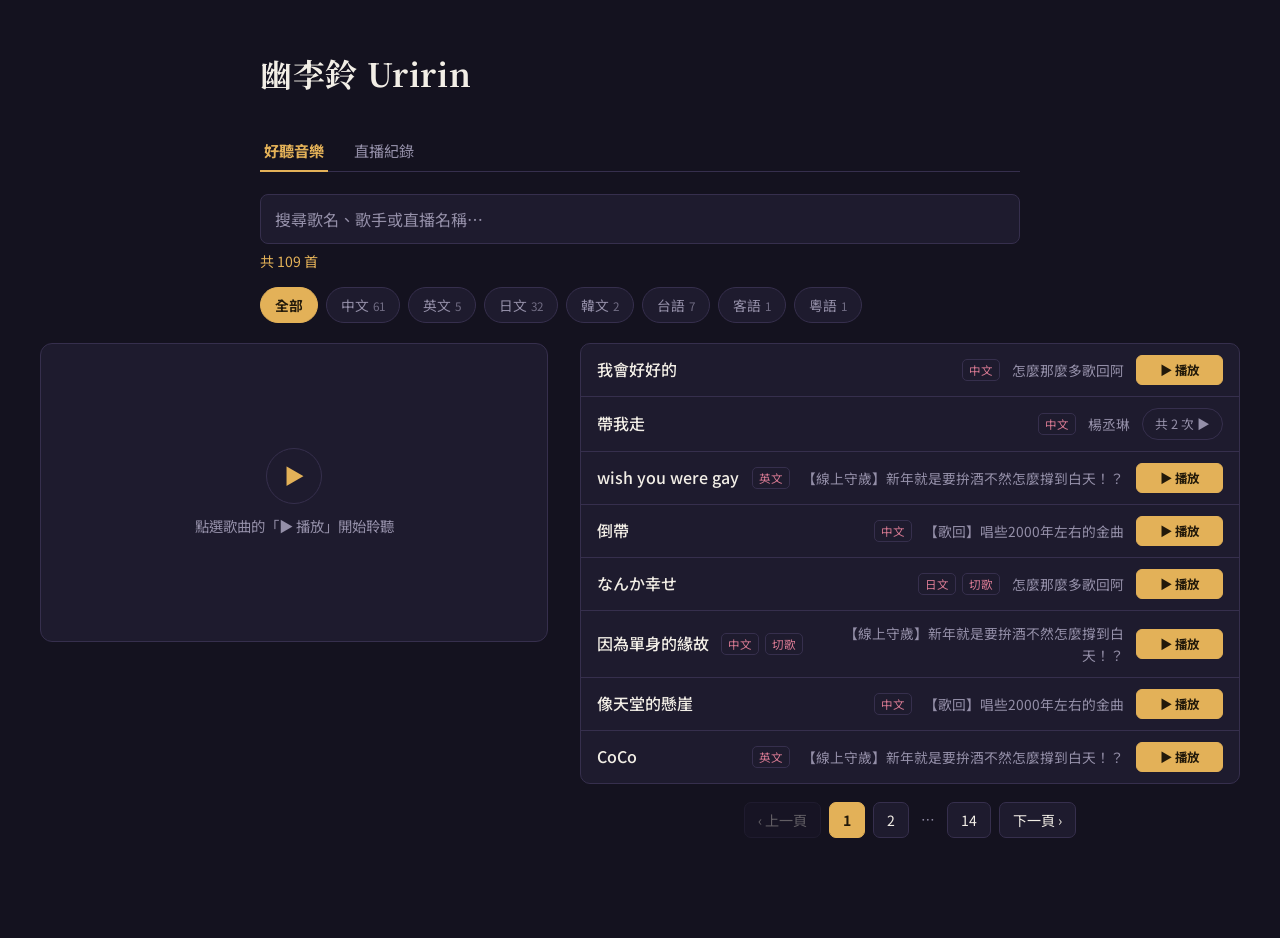
==== commit d40e069c: "播放器標題列按鈕改用 SVG 圖示並放大 - 縮小／展開、播放／暫停、關閉按鈕改用 SVG 線條圖示，風格統一，不受手機字型影響 - 手機／平板圖示放大為 22px，電腦版關閉按鈕 16px - " ====
--- a/index.html
+++ b/index.html
@@ -79,10 +79,10 @@
 				<span class="player-panel-title" id="playerPanelTitle"></span>
 				<div class="player-panel-actions">
 					<!-- 縮小時才出現的播放／暫停（手機／平板） -->
-					<button class="btn ghost player-mini-toggle" id="playerMiniToggle" onclick="togglePlayback()" aria-label="暫停">❚❚</button>
+					<button class="btn ghost player-mini-toggle" id="playerMiniToggle" onclick="togglePlayback()" aria-label="暫停"><svg viewBox="0 0 24 24" aria-hidden="true"><rect x="6" y="5" width="4" height="14" rx="1.5" fill="currentColor"/><rect x="14" y="5" width="4" height="14" rx="1.5" fill="currentColor"/></svg></button>
 					<!-- 縮小／展開（手機／平板） -->
-					<button class="btn ghost player-minimize" id="playerMinimizeBtn" onclick="togglePlayerMinimized()" aria-label="縮小播放器" title="縮小播放器">▾</button>
-					<button class="btn ghost" onclick="closePlayer()" aria-label="關閉播放器" title="關閉播放器">✕</button>
+					<button class="btn ghost player-minimize" id="playerMinimizeBtn" onclick="togglePlayerMinimized()" aria-label="縮小播放器" title="縮小播放器"><svg viewBox="0 0 24 24" aria-hidden="true"><polyline points="6 9 12 15 18 9" fill="none" stroke="currentColor" stroke-width="2.5" stroke-linecap="round" stroke-linejoin="round"/></svg></button>
+					<button class="btn ghost" onclick="closePlayer()" aria-label="關閉播放器" title="關閉播放器"><svg viewBox="0 0 24 24" aria-hidden="true"><path d="M6 6l12 12M18 6L6 18" fill="none" stroke="currentColor" stroke-width="2.5" stroke-linecap="round"/></svg></button>
 				</div>
 			</div>
 			<div class="player-frame-wrap">
@@ -436,9 +436,17 @@
 	const mini = document.getElementById('playerMiniToggle');
 	const controllable = !!activePlayer && activePlayer.type !== 'iframe';
 	mini.classList.toggle('is-unavailable', !controllable);
-	mini.textContent = playerState === 'playing' ? '❚❚' : '▶';
+	mini.innerHTML = playerState === 'playing' ? PLAYER_ICONS.pause : PLAYER_ICONS.play;
 	mini.setAttribute('aria-label', playerState === 'playing' ? '暫停' : '播放');
 }
+
+// 播放器標題列的圖示（SVG，粗細風格統一，在任何字型下大小都一致）
+const PLAYER_ICONS = {
+	play: '<svg viewBox="0 0 24 24" aria-hidden="true"><path d="M8 5.5v13a1 1 0 0 0 1.5.86l10.5-6.5a1 1 0 0 0 0-1.72L9.5 4.64A1 1 0 0 0 8 5.5z" fill="currentColor"/></svg>',
+	pause: '<svg viewBox="0 0 24 24" aria-hidden="true"><rect x="6" y="5" width="4" height="14" rx="1.5" fill="currentColor"/><rect x="14" y="5" width="4" height="14" rx="1.5" fill="currentColor"/></svg>',
+	chevronDown: '<svg viewBox="0 0 24 24" aria-hidden="true"><polyline points="6 9 12 15 18 9" fill="none" stroke="currentColor" stroke-width="2.5" stroke-linecap="round" stroke-linejoin="round"/></svg>',
+	chevronUp: '<svg viewBox="0 0 24 24" aria-hidden="true"><polyline points="6 15 12 9 18 15" fill="none" stroke="currentColor" stroke-width="2.5" stroke-linecap="round" stroke-linejoin="round"/></svg>',
+};
 
 // 手機／平板：播放器縮小成只剩標題列（影片移到畫面外繼續播放）
 let playerMinimized = false;
@@ -447,7 +455,7 @@
 	document.getElementById('playerPanel').classList.toggle('is-minimized', minimized);
 	document.body.classList.toggle('player-minimized', minimized);
 	const btn = document.getElementById('playerMinimizeBtn');
-	btn.textContent = minimized ? '▴' : '▾';
+	btn.innerHTML = minimized ? PLAYER_ICONS.chevronUp : PLAYER_ICONS.chevronDown;
 	btn.setAttribute('aria-label', minimized ? '展開播放器' : '縮小播放器');
 	btn.title = minimized ? '展開播放器' : '縮小播放器';
 }
--- a/style.css
+++ b/style.css
@@ -196,11 +196,17 @@
 	border-radius:6px; padding:6px 10px; font-size:.8rem; cursor:pointer; font-family:inherit;
 	flex-shrink:0;
 }
-.btn.ghost:hover{ color:var(--rose); border-color:var(--rose); }
+/* 滑鼠移入效果只在有滑鼠的裝置上出現；手機點一下後不會一直卡在粉紅色 */
+@media (hover:hover){
+	.btn.ghost:hover{ color:var(--rose); border-color:var(--rose); }
+}
 .player-panel-actions{ display:flex; gap:6px; flex-shrink:0; }
-/* 縮小、縮小時的播放／暫停：只在手機／平板顯示（見下方 max-width:992px） */
-.player-minimize,
-.player-mini-toggle{ display:none; }
+.player-panel-actions .btn{ display:inline-flex; align-items:center; justify-content:center; }
+.player-panel-actions .btn svg{ width:16px; height:16px; } /* 電腦版只有關閉按鈕 */
+/* 縮小、縮小時的播放／暫停：預設隱藏，只在手機／平板顯示（見下方 max-width:992px）
+	要寫在上一條 .btn 規則之後、而且選擇器一樣具體，才蓋得過上面的 display:inline-flex */
+.player-panel-actions .player-minimize,
+.player-panel-actions .player-mini-toggle{ display:none; }
 
 /* ---------- 直播紀錄時間軸 ---------- */
 .stream-timeline{
@@ -369,14 +375,15 @@
 	- 播放器可以縮小成只剩標題列，方便一邊找歌一邊聽
 ========================================================= */
 @media (max-width:992px){
-	.player-minimize{ display:inline-flex; align-items:center; justify-content:center; }
+	.player-panel-actions .player-minimize{ display:inline-flex; }
+	.player-panel-actions .btn svg{ width:22px; height:22px; } /* 手機／平板的標題列圖示放大 */
 	/* 縮小時影片移到畫面外繼續播放（不能用 display:none，部分瀏覽器會停止播放） */
 	.player-panel.is-minimized .player-frame-wrap{
 		position:fixed; left:-10000px; top:0;
 		width:320px; height:180px; padding-bottom:0;
 	}
 	.player-panel.is-minimized .player-panel-head{ margin-bottom:0; }
-	.player-panel.is-minimized .player-mini-toggle{ display:inline-flex; align-items:center; justify-content:center; }
+	.player-panel.is-minimized .player-mini-toggle{ display:inline-flex; }
 	.player-mini-toggle.is-unavailable{ display:none !important; }
 	/* 縮小後只剩標題列，頁面底部跟回到最上方按鈕不用再讓出整個播放器的高度 */
 	body.player-open.player-minimized .wrap{ padding-bottom:100px; }
@@ -395,9 +402,9 @@
 			浮動播放器寬度：最寬 400px；畫面很矮時（例如手機橫拿）依高度縮小，
 			讓播放器最多約佔畫面高度的一半，最窄 220px
 		*/
-		--float-player-w:max(220px, min(400px, calc((50vh - 70px) * 16 / 9 + 30px)));
-		/* 浮動播放器高度：影片 16:9 ＋ 標題列與內距約 70px */
-		--float-player-h:calc((var(--float-player-w) - 30px) * 9 / 16 + 70px);
+		--float-player-w:max(220px, min(400px, calc((50vh - 76px) * 16 / 9 + 30px)));
+		/* 浮動播放器高度：影片 16:9 ＋ 標題列與內距約 76px */
+		--float-player-h:calc((var(--float-player-w) - 30px) * 9 / 16 + 76px);
 	}
 	.player-panel.is-active{
 		position:fixed; z-index:50;
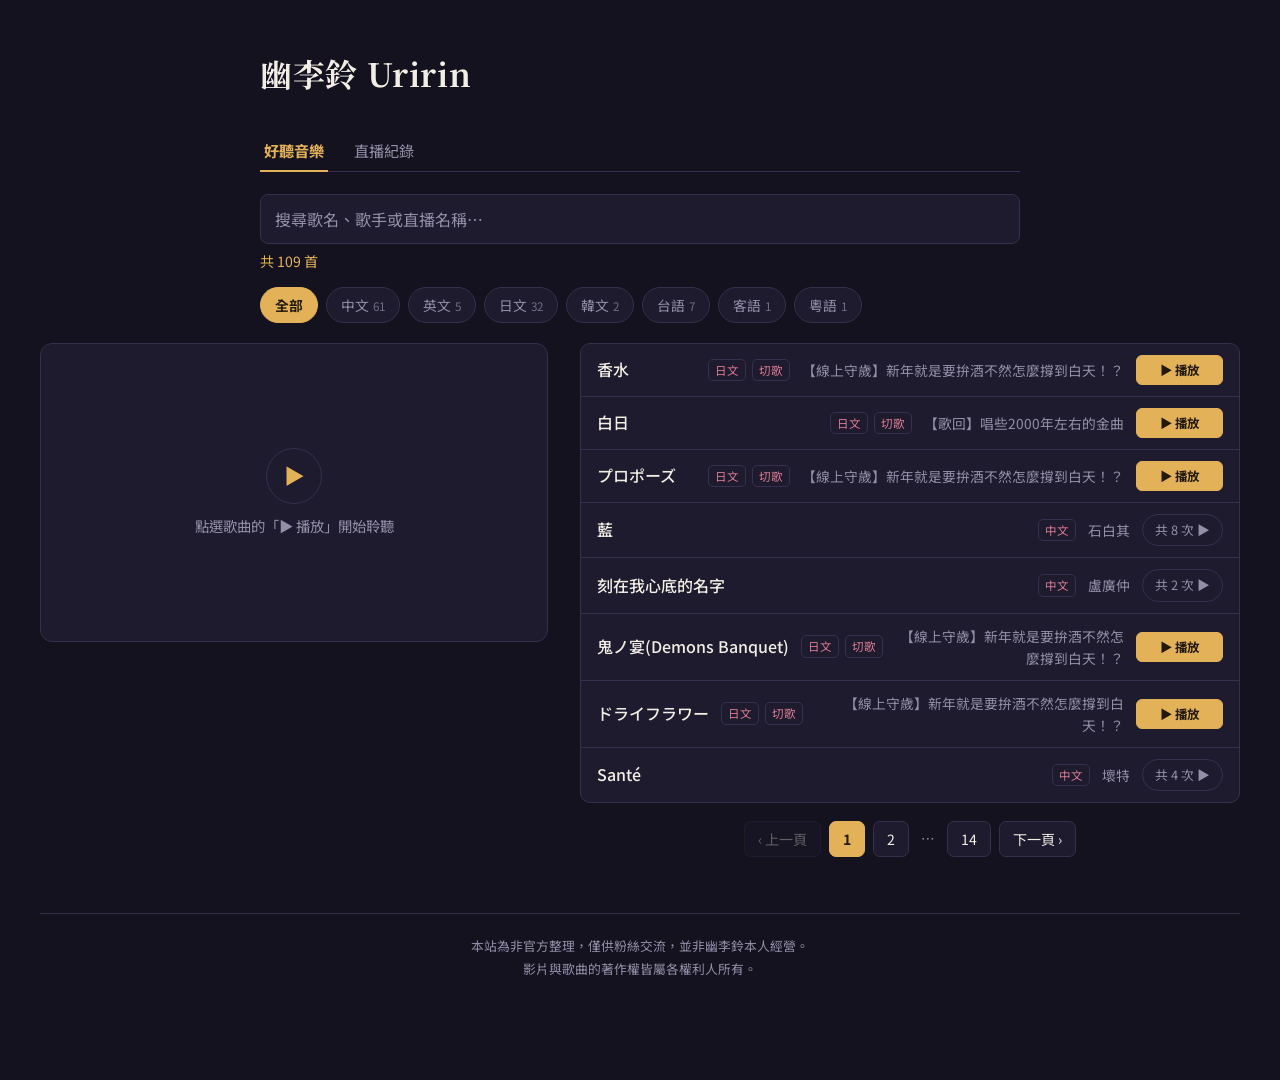
==== commit c362389e: "加入非官方聲明，手機版收合列改為兩行排版 - 頁面最下方加入非官方聲明： 	「本站為非官方整理，僅供粉絲交流，並非幽李鈴本人經營。 	  影片與歌曲的著作權皆屬各權利人所有。」 - 網站說明與分" ====
--- a/index.html
+++ b/index.html
@@ -6,12 +6,12 @@
 <script src="ga.js"></script>
 <meta charset="UTF-8">
 <meta name="viewport" content="width=device-width, initial-scale=1.0">
-<meta name="description" content="幽李鈴 Uririn 的歌回與直播紀錄：依語言、年份、月份查找唱過的歌，點了就能直接播放。">
+<meta name="description" content="幽李鈴 Uririn 歌回與直播紀錄（非官方整理）：依語言、年份、月份查找唱過的歌，點了就能直接播放。">
 <!-- 分享連結時的預覽卡片（Discord、LINE、X、Facebook 等會讀取這些設定） -->
 <meta property="og:type" content="website">
 <meta property="og:site_name" content="幽李鈴 Uririn">
 <meta property="og:title" content="幽李鈴 Uririn">
-<meta property="og:description" content="幽李鈴 Uririn 的歌回與直播紀錄：依語言、年份、月份查找唱過的歌，點了就能直接播放。">
+<meta property="og:description" content="幽李鈴 Uririn 歌回與直播紀錄（非官方整理）：依語言、年份、月份查找唱過的歌，點了就能直接播放。">
 <meta property="og:locale" content="zh_TW">
 <meta name="twitter:card" content="summary">
 <!--
@@ -101,6 +101,12 @@
 		</div>
 	</main>
 	</div>
+
+	<!-- 非官方聲明 -->
+	<footer class="site-footer">
+		<p>本站為非官方整理，僅供粉絲交流，並非幽李鈴本人經營。</p>
+		<p>影片與歌曲的著作權皆屬各權利人所有。</p>
+	</footer>
 </div>
 
 <!-- 回到最上方：往下捲動一段距離後才出現 -->
@@ -1149,6 +1155,14 @@
 new ResizeObserver(onLayoutChange).observe(document.querySelector('.controls'));
 window.addEventListener('resize', onLayoutChange);
 
+// 頁面最下方聲明的高度（含上方間距），寫進 CSS 變數 --footer-h；
+// 手機／平板播放器開著時，style.css 用它讓聲明躲到播放器後面，捲到最底時播放器正上方就是分頁按鈕
+const siteFooter = document.querySelector('.site-footer');
+new ResizeObserver(() => {
+	const height = siteFooter.offsetHeight + parseFloat(getComputedStyle(siteFooter).marginTop);
+	document.documentElement.style.setProperty('--footer-h', `${Math.round(height)}px`);
+}).observe(siteFooter);
+
 // 回到最上方按鈕：往下捲超過 600px 才顯示
 const backToTopBtn = document.getElementById('backToTop');
 function updateBackToTop(){
@@ -1163,4 +1177,4 @@
 init();
 </script>
 </body>
-</html>+</html>
--- a/style.css
+++ b/style.css
@@ -261,6 +261,13 @@
 /* 歌曲列在有圓角裁切的清單裡，外框改畫在內側才不會被切掉 */
 .song-row[role="button"]:focus-visible{ outline-offset:-2px; }
 
+/* ---------- 頁面最下方的非官方聲明 ---------- */
+.site-footer{
+	margin-top:56px; padding-top:20px; border-top:1px solid var(--line);
+	color:var(--muted); font-size:.8rem; line-height:1.8; text-align:center;
+}
+.site-footer p{ margin:0; }
+
 /* ---------- 狀態訊息 ---------- */
 .empty-state{ text-align:center; padding:60px 20px; color:var(--muted); }
 .empty-state .big{
@@ -346,11 +353,22 @@
 	.song-row--child .song-sub{ order:-1; }
 	.song-group-children{ padding-left:12px; margin-left:12px; }
 
-	/* 唱過多次（收合列）：左邊歌名＋標籤，右邊副標＋「共 X 次」 */
-	.song-row--group{ flex-direction:row; align-items:center; gap:10px; }
-	.song-row--group .song-head{ flex:1 1 auto; }
-	.song-row--group .song-sub{ flex:0 1 auto; max-width:35%; text-align:right; }
-	.song-row--group .chip{ flex:none; }
+	/*
+		唱過多次（收合列）：跟只唱過一次的歌排法一致
+		左邊上排歌名＋標籤、下排原唱，右邊「共 X 次」跨兩行垂直置中
+	*/
+	.song-row--group{
+		display:grid;
+		grid-template-columns:minmax(0, 1fr) auto;
+		grid-template-areas:"head chip" "sub chip";
+		column-gap:12px; row-gap:0;
+		align-items:center;
+	}
+	.song-row--group .song-head{ grid-area:head; }
+	/* 原唱：間距用 margin，沒有原唱時整行隱藏、不會留下空隙影響置中 */
+	.song-row--group .song-sub{ grid-area:sub; max-width:100%; text-align:left; margin-top:4px; }
+	.song-row--group .song-sub:empty{ display:none; }
+	.song-row--group .chip{ grid-area:chip; }
 
 	/* 播放按鈕加大，方便手指點（至少 44px 高） */
 	.song-play-btn{ min-height:44px; padding:8px 12px; font-size:.86rem; }
@@ -385,6 +403,8 @@
 	.player-panel.is-minimized .player-panel-head{ margin-bottom:0; }
 	.player-panel.is-minimized .player-mini-toggle{ display:inline-flex; }
 	.player-mini-toggle.is-unavailable{ display:none !important; }
+	/* 播放器開著時，聲明可以被播放器蓋住：往上拉回聲明自己的高度，捲到最底時播放器正上方就是分頁按鈕 */
+	body.player-open .site-footer{ margin-bottom:calc(-1 * var(--footer-h, 0px)); }
 	/* 縮小後只剩標題列，頁面底部跟回到最上方按鈕不用再讓出整個播放器的高度 */
 	body.player-open.player-minimized .wrap{ padding-bottom:100px; }
 	body.player-open.player-minimized .back-to-top{ bottom:88px; }
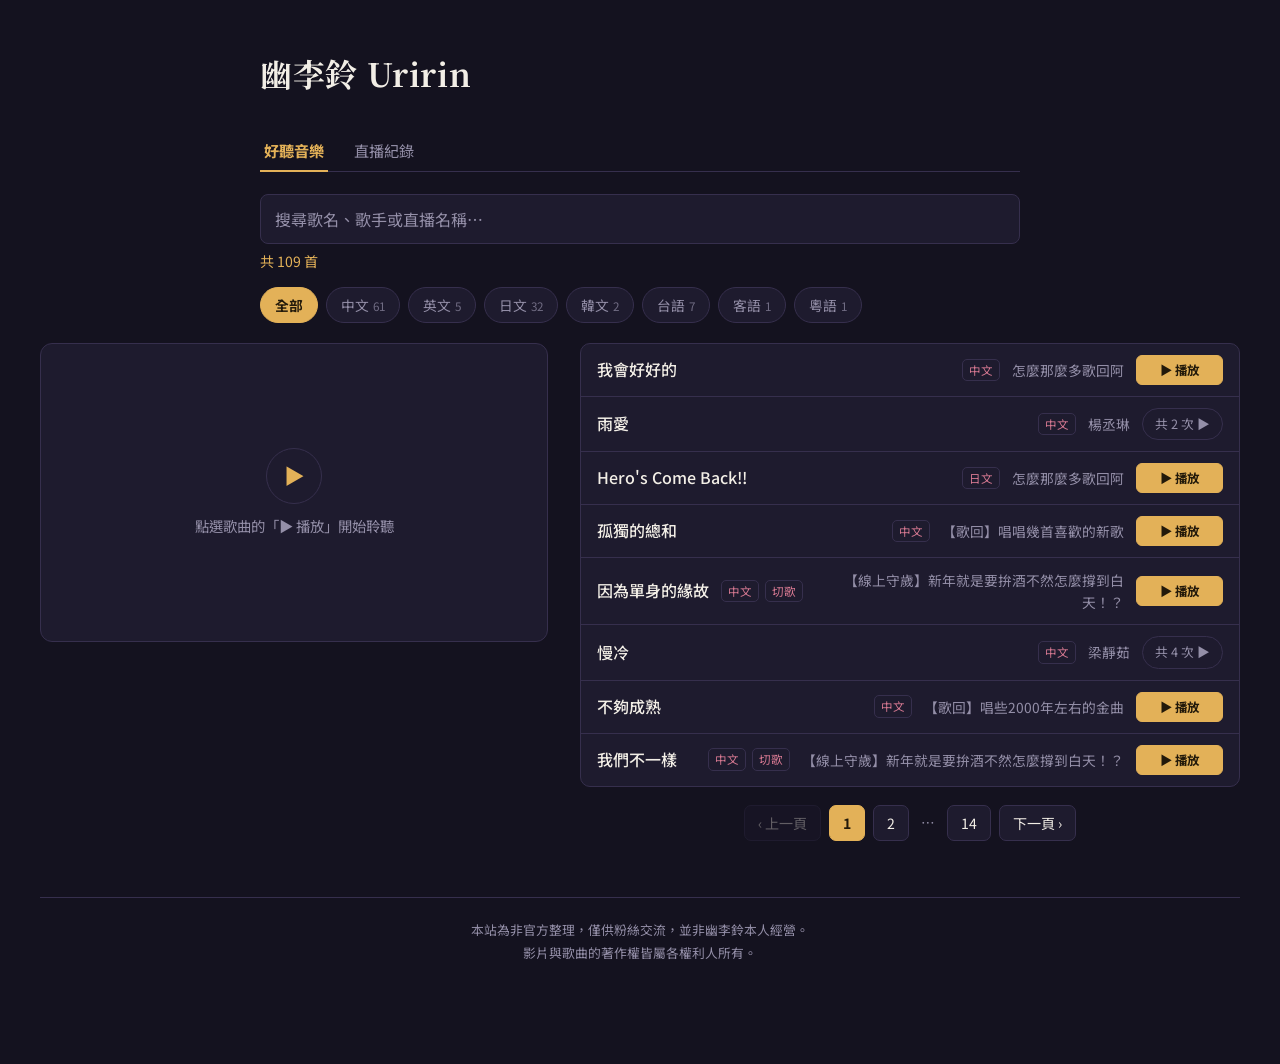
==== commit 63f85db0: "主程式模組化：拆分為共用的 app.js - index.html 內的主程式移到獨立的 app.js，讓之後其他的頁面可以共用同一套功能 - 主播專屬的設定改由頁面提供（window.SITE_C" ====
--- a/index.html
+++ b/index.html
@@ -117,1064 +117,13 @@
 </button>
 
 <script>
-let STREAMS = {};        // { id: {id,year,date,title,url,tags} }
-let STREAM_YEARS = [];   // 依 streams.xlsx 的工作表順序（工作表名稱＝年份）
-let SONGS = {};          // { lang: [ {id,streamId,timeSeconds,timeDisplay,name,artist,tags} ] }
-let LANGUAGES = [];
-
-let currentView = 'songs';
-let activeLang = null;
-let currentPage = 1;
-// 手機版斷點，要跟 style.css 裡的 @media (max-width:767px) 保持一致
-const PHONE_MEDIA = window.matchMedia('(max-width:767px)');
-function isPhone(){
-	return PHONE_MEDIA.matches;
-}
-// 好聽音樂每頁顯示幾首：
-//	手機版固定 5 首（歌曲列上下堆疊、每列很高，下方又有浮動播放器）
-//	平板／電腦版依「歌單上緣到畫面底部」的空間，算出剛好放得下幾列（最少 5 列）
-const PHONE_PAGE_SIZE = 5;
-const MIN_PAGE_SIZE = 5;
-const PAGER_HEIGHT = 60;	// 清單下方分頁列（含上方間距）的高度
-const BOTTOM_GAP = 24;		// 分頁列下方保留的空間
-let PAGE_SIZE = isPhone() ? PHONE_PAGE_SIZE : 15; // 15 只是第一次畫面前的暫定值，畫出來後會依實際高度重算
-
-function computePageSize(){
-	if(isPhone()) return PHONE_PAGE_SIZE;
-	const list = document.querySelector('#content .song-list');
-	if(!list || !list.offsetParent) return PAGE_SIZE; // 歌單沒顯示（例如在直播紀錄頁籤）時先不重算
-	const rows = [...list.querySelectorAll(':scope > .song-row')];
-	if(rows.length === 0) return PAGE_SIZE;
-	// 列高：以單行的歌曲列為準。「共 X 次」那種列會稍微高一點，所以取「單行列裡最高的」，
-	// 並排除副標換行的列（比最矮的列高出 20% 以上的就視為換行）
-	const heights = rows.map(r => r.offsetHeight);
-	const minHeight = Math.min(...heights);
-	const rowHeight = Math.max(...heights.filter(h => h <= minHeight * 1.2));
-	const listTop = list.getBoundingClientRect().top + window.scrollY; // 歌單在頁面中的位置，不受目前捲動位置影響
-	const available = window.innerHeight - listTop - PAGER_HEIGHT - BOTTOM_GAP;
-	return Math.max(MIN_PAGE_SIZE, Math.floor(available / rowHeight));
-}
-
-// 重新計算每頁筆數；筆數有變時，盡量停在目前正在看的那幾首歌所在的頁數
-function refreshPageSize(){
-	if(currentView !== 'songs') return;
-	const next = computePageSize();
-	if(next === PAGE_SIZE) return;
-	const firstIndex = (currentPage - 1) * PAGE_SIZE;
-	PAGE_SIZE = next;
-	currentPage = Math.floor(firstIndex / PAGE_SIZE) + 1;
-	render();
-}
-PHONE_MEDIA.addEventListener('change', refreshPageSize);
-
-function sortedYears(){
-	return [...STREAM_YEARS].sort((a,b) => {
-		const na = parseInt(a, 10), nb = parseInt(b, 10);
-		if(!isNaN(na) && !isNaN(nb)) return nb - na;
-		return String(b).localeCompare(String(a));
-	});
-}
-
-let activeYear = null; // 資料載入完成後會設成最新年份
-let activeStreamTag = null;
-let activeMonth = null; // 直播紀錄的月份篩選，null＝全部
-const expandedStreams = new Set(); // 記錄哪些直播的歌單目前是展開狀態
-const expandedSongs = new Set();   // 記錄好聽音樂頁籤裡哪些歌曲（依 catalogId）目前是展開狀態
-
-const contentEl = document.getElementById('content');
-const statsLine = document.getElementById('statsLine');
-const streamsStatsLine = document.getElementById('streamsStatsLine');
-const songsStatsLine = document.getElementById('songsStatsLine');
-const searchInput = document.getElementById('searchInput');
-const langBarEl = document.getElementById('langBar');
-
-function escapeHtml(str){
-	return (str||'').replace(/[&<>"']/g, s => ({'&':'&amp;','<':'&lt;','>':'&gt;','"':'&quot;',"'":'&#39;'}[s]));
-}
-
-function extractYouTubeId(url){
-	if(!url) return null;
-	try{
-		const u = new URL(url);
-		const host = u.hostname.replace('www.', '');
-		if(host === 'youtu.be') return u.pathname.slice(1).split('/')[0] || null;
-		if(host === 'youtube.com' || host === 'm.youtube.com'){
-			if(u.pathname === '/watch') return u.searchParams.get('v');
-			if(u.pathname.startsWith('/live/')) return u.pathname.split('/')[2];
-			if(u.pathname.startsWith('/embed/')) return u.pathname.split('/')[2];
-		}
-		return null;
-	}catch(e){ return null; }
-}
-// Twitch 網址解析：支援 VOD（/videos/123）、剪輯（clips.twitch.tv/xxx、/頻道/clip/xxx）、頻道直播（/頻道名稱）
-function extractTwitchInfo(url){
-	if(!url) return null;
-	try{
-		const u = new URL(url);
-		const host = u.hostname.replace(/^(www|m)\./, '');
-		const parts = u.pathname.split('/').filter(Boolean);
-		if(host === 'clips.twitch.tv') return parts[0] ? { type:'clip', id:parts[0] } : null;
-		if(host !== 'twitch.tv') return null;
-		if(parts[0] === 'videos' && parts[1]) return { type:'video', id:parts[1] };
-		if(parts[1] === 'clip' && parts[2]) return { type:'clip', id:parts[2] };
-		if(parts.length === 1) return { type:'channel', id:parts[0] };
-		return null;
-	}catch(e){ return null; }
-}
-
-function secondsToTwitchTime(sec){
-	sec = Math.max(0, Math.floor(sec || 0));
-	const h = Math.floor(sec / 3600);
-	const m = Math.floor((sec % 3600) / 60);
-	const s = sec % 60;
-	return `${h}h${m}m${s}s`;
-}
-
-// 依網址組出內嵌播放器的網址（目前支援 YouTube、Twitch）；不支援的平台（例如 X）回傳 null
-function buildEmbedSrc(url, seconds){
-	const youtubeId = extractYouTubeId(url);
-	if(youtubeId){
-		return `https://www.youtube.com/embed/${youtubeId}?start=${seconds || 0}&autoplay=1&enablejsapi=1`;
-	}
-	const twitch = extractTwitchInfo(url);
-	if(twitch){
-		// Twitch 規定要帶 parent（目前網站的網域），直接抓網址列的網域，換網域也不用改程式
-		const parent = encodeURIComponent(window.location.hostname);
-		if(twitch.type === 'video'){
-			const time = seconds ? `&time=${secondsToTwitchTime(seconds)}` : '';
-			return `https://player.twitch.tv/?video=${encodeURIComponent(twitch.id)}&parent=${parent}&autoplay=true${time}`;
-		}
-		if(twitch.type === 'channel'){
-			return `https://player.twitch.tv/?channel=${encodeURIComponent(twitch.id)}&parent=${parent}&autoplay=true`;
-		}
-		if(twitch.type === 'clip'){
-			return `https://clips.twitch.tv/embed?clip=${encodeURIComponent(twitch.id)}&parent=${parent}&autoplay=true`;
-		}
-	}
-	return null;
-}
-
-function isPlayableUrl(url){
-	return buildEmbedSrc(url, 0) !== null;
-}
-
-function resolveSongVideoUrl(song){
-	if(song.url) return song.url; // 歌曲自己就有網址，優先使用
-	const stream = STREAMS[song.streamId];
-	return stream ? stream.url : '';
-}
-
-function resolveSongContextLabel(song){
-	if(song.url && !STREAMS[song.streamId]) return ''; // 沒有對應直播，就不顯示直播名稱
-	const stream = STREAMS[song.streamId];
-	return stream ? (stream.title || '直播') : '';
-}
-
-// ================= 播放器 =================
-// 用 YouTube、Twitch 官方的播放器 API 建立播放器，才能知道「正在播放／暫停」並控制播放器
-// （API 載入失敗、或是 Twitch 剪輯這類 API 不支援的網址，退回一般內嵌播放器，只是無法顯示播放狀態）
-let activePlayer = null;	// { type:'youtube'|'twitch'|'iframe', instance }
-let playerState = 'idle';	// 'playing'：播放中／'paused'：暫停／'idle'：載入中、已結束或沒在播放
-let currentSongKey = null;	// 目前播放的歌曲（`語言::紀錄id`），點直播標題播放整場時為 null
-let loadToken = 0;			// 快速連點時，避免舊的非同步載入結果蓋掉新的
-
-let youtubeApiPromise = null;
-function loadYouTubeApi(){
-	if(window.YT && window.YT.Player) return Promise.resolve();
-	if(!youtubeApiPromise){
-		youtubeApiPromise = new Promise((resolve, reject) => {
-			const previous = window.onYouTubeIframeAPIReady;
-			window.onYouTubeIframeAPIReady = () => { if(previous) previous(); resolve(); };
-			const script = document.createElement('script');
-			script.src = 'https://www.youtube.com/iframe_api';
-			script.onerror = () => { youtubeApiPromise = null; reject(); };
-			document.head.appendChild(script);
-		});
-	}
-	return youtubeApiPromise;
-}
-
-let twitchApiPromise = null;
-function loadTwitchApi(){
-	if(window.Twitch && window.Twitch.Player) return Promise.resolve();
-	if(!twitchApiPromise){
-		twitchApiPromise = new Promise((resolve, reject) => {
-			const script = document.createElement('script');
-			script.src = 'https://player.twitch.tv/js/embed/v1.js';
-			script.onload = () => resolve();
-			script.onerror = () => { twitchApiPromise = null; reject(); };
-			document.head.appendChild(script);
-		});
-	}
-	return twitchApiPromise;
-}
-
-function setPlayerState(state){
-	playerState = state;
-	updatePlayButtons();
-}
-
-function destroyActivePlayer(){
-	if(activePlayer && activePlayer.type === 'youtube'){
-		try{ activePlayer.instance.destroy(); }catch(e){}
-	}
-	activePlayer = null;
-	document.getElementById('playerHost').innerHTML = ''; // Twitch 播放器沒有 destroy，直接清空容器
-}
-
-// 一般內嵌播放器（無法取得播放狀態）
-function mountPlainIframe(embedSrc){
-	const host = document.getElementById('playerHost');
-	host.innerHTML = '';
-	const iframe = document.createElement('iframe');
-	iframe.src = embedSrc;
-	iframe.allow = 'autoplay; encrypted-media; picture-in-picture';
-	iframe.allowFullscreen = true;
-	host.appendChild(iframe);
-	activePlayer = { type:'iframe', instance:iframe };
-}
-
-// 依網址載入影片：YouTube、Twitch（VOD／頻道）用官方 API；其他用一般內嵌
-async function loadMedia(url, seconds){
-	const token = ++loadToken;
-	destroyActivePlayer();
-	setPlayerState('idle');
-	const host = document.getElementById('playerHost');
-	const mount = document.createElement('div');
-	mount.id = `playerMount${token}`;
-	host.appendChild(mount);
-
-	const youtubeId = extractYouTubeId(url);
-	if(youtubeId){
-		try{ await loadYouTubeApi(); }catch(e){ if(token === loadToken) mountPlainIframe(buildEmbedSrc(url, seconds)); return; }
-		if(token !== loadToken) return;
-		const player = new YT.Player(mount.id, {
-			videoId: youtubeId,
-			width: '100%',
-			height: '100%',
-			playerVars: { start: seconds || 0, autoplay: 1, playsinline: 1, origin: window.location.origin }, // origin：減少 postMessage 來源不符的警告
-			events: {
-				onStateChange: (e) => {
-					if(token !== loadToken) return;
-					if(e.data === YT.PlayerState.PLAYING) setPlayerState('playing');
-					else if(e.data === YT.PlayerState.PAUSED) setPlayerState('paused');
-					else if(e.data === YT.PlayerState.ENDED) setPlayerState('idle');
-				},
-			},
-		});
-		activePlayer = { type:'youtube', instance:player };
-		return;
-	}
-
-	const twitch = extractTwitchInfo(url);
-	if(twitch && twitch.type !== 'clip'){ // Twitch 剪輯官方 API 不支援，走下面的一般內嵌
-		try{ await loadTwitchApi(); }catch(e){ if(token === loadToken) mountPlainIframe(buildEmbedSrc(url, seconds)); return; }
-		if(token !== loadToken) return;
-		const options = { width:'100%', height:'100%', autoplay:true, parent:[window.location.hostname] };
-		if(twitch.type === 'video'){
-			options.video = twitch.id;
-			if(seconds) options.time = secondsToTwitchTime(seconds);
-		}else{
-			options.channel = twitch.id;
-		}
-		const player = new Twitch.Player(mount.id, options);
-		const onTwitch = (state) => () => { if(token === loadToken) setPlayerState(state); };
-		player.addEventListener(Twitch.Player.PLAY, onTwitch('playing'));
-		player.addEventListener(Twitch.Player.PLAYING, onTwitch('playing'));
-		player.addEventListener(Twitch.Player.PAUSE, onTwitch('paused'));
-		player.addEventListener(Twitch.Player.ENDED, onTwitch('idle'));
-		activePlayer = { type:'twitch', instance:player };
-		return;
-	}
-
-	mountPlainIframe(buildEmbedSrc(url, seconds));
-}
-
-// 播放／暫停切換（點正在播放那首歌的按鈕時）
-function togglePlayback(){
-	if(!activePlayer) return;
-	const player = activePlayer.instance;
-	try{
-		if(activePlayer.type === 'youtube'){
-			if(playerState === 'playing') player.pauseVideo(); else player.playVideo();
-		}else if(activePlayer.type === 'twitch'){
-			if(playerState === 'playing'){
-				player.pause();
-			}else if(playerMinimized){
-				// Twitch 規定播放器要在畫面上看得到，才允許網頁讓它繼續播放；
-				// 縮小時影片在畫面外，所以先展開播放器，等它顯示出來再繼續播放
-				setPlayerMinimized(false);
-				requestAnimationFrame(() => requestAnimationFrame(() => {
-					try{ player.play(); }catch(e){}
-				}));
-			}else{
-				player.play();
-			}
-		}
-	}catch(e){} // 播放器還沒準備好時忽略
-}
-
-window.togglePlayback = togglePlayback;
-
-// 打開播放器面板：顯示方式交給 style.css（電腦版固定在左欄、手機／平板版變成浮動視窗），不需要捲動畫面
-function showPlayerPanel(titleText){
-	document.getElementById('playerPanelTitle').textContent = titleText;
-	document.getElementById('playerPanel').classList.add('is-active');
-	document.body.classList.add('player-open');
-}
-
-// 播放按鈕的三種文字疊在同一個位置，CSS 依狀態只顯示一種；
-// 按鈕寬度會以最寬的那種文字為準，切換狀態時寬度不會改變
-const PLAY_BTN_LABELS = '<span class="btn-label btn-label--play">▶ 播放</span>'
-	+ '<span class="btn-label btn-label--playing">♪ 正在播放</span>'
-	+ '<span class="btn-label btn-label--paused">❚❚ 暫停</span>';
-
-// 播放按鈕依狀態切換 class：正在播放（is-playing）／暫停（is-paused）／一般
-function updatePlayButtons(){
-	document.querySelectorAll('.song-play-btn[data-song-key]').forEach(btn => {
-		const isCurrent = btn.dataset.songKey === currentSongKey;
-		const playing = isCurrent && playerState === 'playing';
-		const paused = isCurrent && playerState === 'paused';
-		btn.classList.toggle('is-playing', playing);
-		btn.classList.toggle('is-paused', paused);
-	});
-	// 縮小播放器上的播放／暫停按鈕：一般內嵌播放器無法控制，就不顯示
-	const mini = document.getElementById('playerMiniToggle');
-	const controllable = !!activePlayer && activePlayer.type !== 'iframe';
-	mini.classList.toggle('is-unavailable', !controllable);
-	mini.innerHTML = playerState === 'playing' ? PLAYER_ICONS.pause : PLAYER_ICONS.play;
-	mini.setAttribute('aria-label', playerState === 'playing' ? '暫停' : '播放');
-}
-
-// 播放器標題列的圖示（SVG，粗細風格統一，在任何字型下大小都一致）
-const PLAYER_ICONS = {
-	play: '<svg viewBox="0 0 24 24" aria-hidden="true"><path d="M8 5.5v13a1 1 0 0 0 1.5.86l10.5-6.5a1 1 0 0 0 0-1.72L9.5 4.64A1 1 0 0 0 8 5.5z" fill="currentColor"/></svg>',
-	pause: '<svg viewBox="0 0 24 24" aria-hidden="true"><rect x="6" y="5" width="4" height="14" rx="1.5" fill="currentColor"/><rect x="14" y="5" width="4" height="14" rx="1.5" fill="currentColor"/></svg>',
-	chevronDown: '<svg viewBox="0 0 24 24" aria-hidden="true"><polyline points="6 9 12 15 18 9" fill="none" stroke="currentColor" stroke-width="2.5" stroke-linecap="round" stroke-linejoin="round"/></svg>',
-	chevronUp: '<svg viewBox="0 0 24 24" aria-hidden="true"><polyline points="6 15 12 9 18 15" fill="none" stroke="currentColor" stroke-width="2.5" stroke-linecap="round" stroke-linejoin="round"/></svg>',
-};
-
-// 手機／平板：播放器縮小成只剩標題列（影片移到畫面外繼續播放）
-let playerMinimized = false;
-function setPlayerMinimized(minimized){
-	playerMinimized = minimized;
-	document.getElementById('playerPanel').classList.toggle('is-minimized', minimized);
-	document.body.classList.toggle('player-minimized', minimized);
-	const btn = document.getElementById('playerMinimizeBtn');
-	btn.innerHTML = minimized ? PLAYER_ICONS.chevronUp : PLAYER_ICONS.chevronDown;
-	btn.setAttribute('aria-label', minimized ? '展開播放器' : '縮小播放器');
-	btn.title = minimized ? '展開播放器' : '縮小播放器';
-}
-function togglePlayerMinimized(){
-	setPlayerMinimized(!playerMinimized);
-}
-window.togglePlayerMinimized = togglePlayerMinimized;
-
-function playSong(lang, songId){
-	const key = `${lang}::${songId}`;
-	// 點的是目前這首：切換播放／暫停（一般內嵌播放器無法控制，就重新載入）
-	if(key === currentSongKey && activePlayer && activePlayer.type !== 'iframe'){
-		togglePlayback();
-		return;
-	}
-	const song = (SONGS[lang] || []).find(s => s.id === songId);
-	if(!song) return;
-	const url = resolveSongVideoUrl(song);
-	if(!isPlayableUrl(url)) return;
-	const contextLabel = resolveSongContextLabel(song);
-	currentSongKey = key;
-	showPlayerPanel(contextLabel ? `${contextLabel} － ${song.name}` : song.name);
-	loadMedia(url, song.timeSeconds);
-
-	// 送出 GA 自訂事件：記錄哪首歌被點播（GA 的自動影片追蹤抓不到動態更換的播放器，所以改由這裡主動送）
-	if(typeof gtag === 'function'){
-		const stream = STREAMS[song.streamId];
-		gtag('event', 'play_song', {
-			song_name: song.name,
-			song_id: song.catalogId || '',
-			song_language: lang,
-			stream_title: stream ? (stream.title || '') : '非直播',
-		});
-	}
-}
-window.playSong = playSong;
-
-// 直播紀錄：點直播標題時，在播放器播放整場直播（YouTube、Twitch）
-function playStream(streamId){
-	const stream = STREAMS[streamId];
-	if(!stream || !isPlayableUrl(stream.url)) return;
-	currentSongKey = null; // 播放整場直播，不屬於任何一首歌
-	showPlayerPanel(stream.title || '直播');
-	loadMedia(stream.url, 0);
-
-	if(typeof gtag === 'function'){
-		gtag('event', 'play_stream', {
-			stream_title: stream.title || '',
-		});
-	}
-}
-window.playStream = playStream;
-
-// 直播標題：可內嵌的平台（YouTube、Twitch）點了在播放器播放；其他平台（例如 X）開新視窗
-// 可內嵌的連結仍保留 href，使用者還是可以按右鍵或中鍵在新分頁開啟原始網址
-function renderStreamTitleLink(stream){
-	const title = escapeHtml(stream.title || '直播連結');
-	if(!stream.url) return escapeHtml(stream.title || '未命名直播');
-	const href = escapeHtml(stream.url);
-	if(isPlayableUrl(stream.url)){
-		return `<a href="${href}" onclick="event.preventDefault();playStream('${stream.id}')">${title}</a>`;
-	}
-	return `<a href="${href}" target="_blank" rel="noopener">${title}</a>`;
-}
-
-function closePlayer(){
-	loadToken++; // 讓還在載入中的播放器作廢
-	destroyActivePlayer();
-	currentSongKey = null;
-	setPlayerState('idle');
-	setPlayerMinimized(false);
-	document.getElementById('playerPanel').classList.remove('is-active');
-	document.body.classList.remove('player-open');
-}
-window.closePlayer = closePlayer;
-
-// ================= 頁籤切換 =================
-// 瀏覽器分頁標題：「網站名稱 | 目前頁籤」，頁籤名稱直接讀按鈕文字，改頁籤名稱時會自動跟著變
-const SITE_TITLE = '幽李鈴 Uririn';
-function updateDocumentTitle(){
-	const tab = document.getElementById(currentView === 'songs' ? 'tabSongs' : 'tabStreams');
-	document.title = `${SITE_TITLE} | ${tab.textContent.trim()}`;
-}
-
-function switchView(view){
-	currentView = view;
-	updateDocumentTitle();
-	document.getElementById('tabSongs').classList.toggle('active', view === 'songs');
-	document.getElementById('tabStreams').classList.toggle('active', view === 'streams');
-	document.getElementById('songsControls').style.display = view === 'songs' ? 'block' : 'none';
-	document.getElementById('streamsControls').style.display = view === 'streams' ? 'block' : 'none';
-	document.getElementById('songsView').style.display = view === 'songs' ? 'block' : 'none';
-	document.getElementById('streamsView').style.display = view === 'streams' ? 'block' : 'none';
-	if(view === 'songs'){
-		render();
-		refreshPageSize();
-	} else {
-		renderStreamsView();
-	}
-	syncUrl(true);
-}
-window.switchView = switchView;
-
-// ================= 好聽音樂（歌單）=================
-// 某個語言有幾首「不重複的歌」：算法跟歌單的「共 X 首」一致（同一首唱多次只算一首、排除會限場次）
-function countUniqueSongs(lang){
-	const keys = new Set();
-	for(const song of SONGS[lang]){
-		if(isRestrictedStream(STREAMS[song.streamId])) continue;
-		keys.add(song.catalogId || `${lang}::${song.name}`);
-	}
-	return keys.size;
-}
-
-function renderLangBar(){
-	let html = `<span role="button" tabindex="0" class="chip${activeLang===null?' active':''}" onclick="setLang(null)">全部</span>`;
-	for(const lang of LANGUAGES){
-		const count = countUniqueSongs(lang);
-		if(count === 0 && activeLang !== lang) continue; // 沒有歌的語言不顯示按鈕
-		html += `<span role="button" tabindex="0" class="chip${activeLang===lang?' active':''}" onclick="setLang('${lang}')">${escapeHtml(lang)}<span style="opacity:.7;margin-left:4px;font-size:.85em;">${count}</span></span>`;
-	}
-	langBarEl.innerHTML = html;
-}
-
-function setLang(lang){
-	activeLang = lang;
-	currentPage = 1;
-	render();
-	syncUrl(true);
-}
-window.setLang = setLang;
-
-function isRestrictedStream(stream){
-	if(!stream) return false;
-	const tags = (stream.tags||[]).map(t => t.toLowerCase());
-	return tags.includes('會限') && tags.includes('歌回');
-}
-
-function getAllSongsFlat(){
-	const result = [];
-	const langs = activeLang ? [activeLang] : LANGUAGES;
-	for(const lang of langs){
-		for(const song of SONGS[lang]){
-			const stream = STREAMS[song.streamId];
-			if(isRestrictedStream(stream)) continue; // 會限場次的曲目不進好聽音樂頁籤，避免外流
-			result.push({ ...song, lang });
-		}
-	}
-	return result;
-}
-
-function toNum(v){
-	const n = parseFloat(v);
-	return isNaN(n) ? 0 : n;
-}
-
-function compareSongInstances(a, b){
-	const aHasStream = !!a.streamId;
-	const bHasStream = !!b.streamId;
-	if(aHasStream !== bHasStream){
-		return aHasStream ? 1 : -1; // 沒有 stream_id 的排前面
-	}
-	if(!aHasStream){
-		// 都沒有 stream_id：依 song_records 的 id 倒序
-		return toNum(b.id) - toNum(a.id);
-	}
-	// 都有 stream_id：先依 stream_id 倒序，相同的話再依 song_records 的 id 倒序
-	const streamDiff = toNum(b.streamId) - toNum(a.streamId);
-	if(streamDiff !== 0) return streamDiff;
-	return toNum(b.id) - toNum(a.id);
-}
-
-function renderSongRowSingle(s, hideLangBadge){
-	const stream = STREAMS[s.streamId];
-	// 屬於某場直播的歌曲：副標顯示所屬直播標題
-	// 沒有掛在任何直播下、但標了「合唱」的歌曲：副標顯示 feat（多位用「、」分隔）
-	// 其餘沒有對應直播的歌曲：不顯示副標
-	// 不論哪一種，只要能解析出可播放的網址，都會顯示播放按鈕
-	const canPlay = isPlayableUrl(resolveSongVideoUrl(s));
-	const isDuetStandalone = !stream && (s.tags||[]).some(t => t.toLowerCase() === '合唱');
-	const featNames = (isDuetStandalone && s.feat) ? s.feat.split(/[,，]/).map(a => a.trim()).filter(Boolean) : [];
-	const subLabel = stream ? (stream.title || '') : (featNames.length ? featNames.join('、') : '');
-	// song-row--single：只唱過一次的歌；song-row--child：唱過多次的歌展開後的每一筆
-	// .song-main 包住左邊的文字內容、.song-head 包住歌名跟標籤，給手機版排版用
-	// （電腦／平板版這兩層設為 display:contents，等於沒有這兩層，版面跟原本一樣）
-	return `<div class="song-row ${hideLangBadge ? 'song-row--child' : 'song-row--single'}">
-		<div class="song-main">
-			<div class="song-head">
-				<div class="song-name">${escapeHtml(s.name)}${s.note ? `<span style="color:var(--muted);font-size:.82rem;margin-left:6px;">（${escapeHtml(s.note)}）</span>` : ''}</div>
-				<div class="song-badges">
-					${hideLangBadge ? '' : `<span class="song-lang-badge">${escapeHtml(s.lang)}</span>`}
-					${(s.tags && s.tags.length) ? s.tags.map(t => `<span class="song-lang-badge">${escapeHtml(t)}</span>`).join('') : ''}
-				</div>
-			</div>
-			${subLabel ? `<div class="song-sub">${escapeHtml(subLabel)}</div>` : ''}
-		</div>
-		${canPlay ? `<button class="song-play-btn" data-song-key="${s.lang}::${s.id}" onclick="playSong('${s.lang}','${s.id}')">${PLAY_BTN_LABELS}</button>` : ''}
-	</div>`;
-}
-
-function toggleSongExpand(catalogId){
-	if(expandedSongs.has(catalogId)) expandedSongs.delete(catalogId);
-	else expandedSongs.add(catalogId);
-	render();
-}
-window.toggleSongExpand = toggleSongExpand;
-
-// 好聽音樂的隨機順序：每首歌第一次出現時抽一個隨機數當排序依據，
-// 這次瀏覽期間固定不變（翻頁、切換語言、搜尋都不會重新洗牌），重新整理網頁才會換新的順序
-const shuffleRank = new Map();
-function getShuffleRank(key){
-	if(!shuffleRank.has(key)) shuffleRank.set(key, Math.random());
-	return shuffleRank.get(key);
-}
-
-function render(){
-	renderLangBar();
-
-	const q = searchInput.value.trim().toLowerCase();
-	let songs = getAllSongsFlat();
-
-	if(q){
-		songs = songs.filter(s => {
-			const stream = STREAMS[s.streamId];
-			return s.name.toLowerCase().includes(q)
-				|| (s.artist||'').toLowerCase().includes(q)
-				|| (stream && (stream.title||'').toLowerCase().includes(q))
-				|| (s.tags||[]).some(t => t.toLowerCase().includes(q));
-		});
-	}
-
-	// 依 catalogId（目錄裡歌曲的唯一編號）分組：同一首歌唱過好幾次，合併成一張卡片
-	const groupsMap = new Map();
-	for(const s of songs){
-		const key = s.catalogId || `${s.lang}::${s.name}`; // 保險：萬一缺 catalogId 就退回用語言+歌名分組
-		if(!groupsMap.has(key)) groupsMap.set(key, []);
-		groupsMap.get(key).push(s);
-	}
-	let groups = [...groupsMap.entries()];
-	groups.sort((a,b) => getShuffleRank(a[0]) - getShuffleRank(b[0])); // 隨機順序（每次打開網頁洗牌一次）
-	groups = groups.map(([, group]) => group);
-
-	statsLine.textContent = '';
-	songsStatsLine.textContent = `共 ${groups.length} 首`;
-
-	if(groups.length === 0){
-		contentEl.innerHTML = `<div class="empty-state">
-			<div class="big">沒有符合的結果</div>
-			<div>換個關鍵字或分類試試看</div>
-		</div>`;
-		return;
-	}
-
-	const totalPages = Math.max(1, Math.ceil(groups.length / PAGE_SIZE));
-	if(currentPage > totalPages) currentPage = totalPages;
-	if(currentPage < 1) currentPage = 1;
-	const start = (currentPage - 1) * PAGE_SIZE;
-	const pageGroups = groups.slice(start, start + PAGE_SIZE);
-
-	contentEl.innerHTML =
-		renderPagination(totalPages, true) +
-		`<div class="song-list">` +
-		pageGroups.map(group => {
-			if(group.length === 1) return renderSongRowSingle(group[0]);
-
-			const first = group[0];
-			const catalogId = first.catalogId || `${first.lang}::${first.name}`;
-			const expanded = expandedSongs.has(catalogId);
-
-			let html = `<div class="song-row song-row--group" role="button" tabindex="0" aria-expanded="${expanded}" style="cursor:pointer;" onclick="toggleSongExpand('${catalogId}')">
-				<div class="song-head">
-					<div class="song-name">${escapeHtml(first.name)}</div>
-					<div class="song-badges">
-						<span class="song-lang-badge">${escapeHtml(first.lang)}</span>
-					</div>
-				</div>
-				<div class="song-sub">${escapeHtml(first.artist || '')}</div>
-				<span class="chip" style="padding:5px 12px;font-size:.8rem;">共 ${group.length} 次 ${expanded ? '▲' : '▶'}</span>
-			</div>`;
-
-			if(expanded){
-				const sorted = [...group].sort(compareSongInstances);
-				html += `<div class="song-group-children">` +
-					sorted.map(s => renderSongRowSingle(s, true)).join('') +
-					`</div>`;
-			}
-			return html;
-		}).join('') +
-		`</div>` +
-		renderPagination(totalPages);
-	updatePlayButtons();
-}
-
-function goToSongPage(p){
-	currentPage = p;
-	render();
-	contentEl.scrollIntoView({ behavior: 'smooth', block: 'start' });
-}
-window.goToSongPage = goToSongPage;
-
-// isTop：清單上方那一組分頁（電腦版用 CSS 隱藏，只留下方那組）
-function renderPagination(totalPages, isTop){
-	if(totalPages <= 1) return '';
-	const p = currentPage;
-	const isMobile = isPhone();
-
-	let pages = [1];
-	for(let i = p - 1; i <= p + 1; i++){ if(i > 1 && i < totalPages) pages.push(i); }
-	if(totalPages > 1) pages.push(totalPages);
-	pages = [...new Set(pages)].sort((a,b) => a - b);
-
-	const prevLabel = isMobile ? '‹' : '‹ 上一頁';
-	const nextLabel = isMobile ? '›' : '下一頁 ›';
-
-	let html = `<div class="pagination${isTop ? ' pagination-top' : ''}">`;
-	html += `<button class="page-btn" onclick="goToSongPage(${p - 1})" ${p <= 1 ? 'disabled' : ''}>${prevLabel}</button>`;
-	let prev = 0;
-	for(const num of pages){
-		if(prev && num - prev > 1) html += `<span class="page-info">…</span>`;
-		html += `<button class="page-btn${num === p ? ' active' : ''}" onclick="goToSongPage(${num})">${num}</button>`;
-		prev = num;
-	}
-	html += `<button class="page-btn" onclick="goToSongPage(${p + 1})" ${p >= totalPages ? 'disabled' : ''}>${nextLabel}</button>`;
-	html += `</div>`;
-	return html;
-}
-
-searchInput.addEventListener('input', ()=>{ currentPage = 1; render(); syncUrlLater(); });
-
-// ================= 直播紀錄（依年份分頁）=================
-function setYear(year){
-	activeYear = year;
-	activeMonth = null; // 換年份時，月份篩選回到「全部」
-	renderStreamsView();
-	syncUrl(true);
-}
-window.setYear = setYear;
-
-// 從日期（YYYY-MM-DD）取出月份數字，沒有日期時回傳 null
-function monthOf(date){
-	const m = String(date || '').match(/^\d{4}-(\d{1,2})/);
-	return m ? parseInt(m[1], 10) : null;
-}
-
-function setMonth(month){
-	activeMonth = month;
-	renderStreamsView();
-	syncUrl(true);
-}
-window.setMonth = setMonth;
-
-// 月份按鈕：只列出該年有直播的月份，新的月份排前面（跟時間軸順序一致）
-function renderMonthBar(yearStreams){
-	const counts = new Map();
-	for(const s of yearStreams){
-		const m = monthOf(s.date);
-		if(m) counts.set(m, (counts.get(m) || 0) + 1);
-	}
-	const months = [...counts.keys()].sort((a,b) => b - a);
-	const bar = document.getElementById('monthBar');
-	if(months.length === 0){ bar.innerHTML = ''; return; }
-	let html = `<span role="button" tabindex="0" class="chip${activeMonth===null?' active':''}" onclick="setMonth(null)">全部月份</span>`;
-	for(const m of months){
-		html += `<span role="button" tabindex="0" class="chip${activeMonth===m?' active':''}" onclick="setMonth(${m})">${m} 月</span>`;
-	}
-	bar.innerHTML = html;
-}
-
-function renderYearPager(){
-	const years = sortedYears();
-	const pager = document.getElementById('yearPager');
-	pager.innerHTML = years.map(y =>
-		`<button class="year-btn${activeYear===y?' active':''}" onclick="setYear('${y}')">${escapeHtml(y)} 年</button>`
-	).join('');
-}
-
-function streamsInYear(year){
-	return Object.values(STREAMS)
-		.filter(s => s.year === year)
-		.sort((a,b) => {
-			const dateCompare = (b.date||'').localeCompare(a.date||'');
-			if(dateCompare !== 0) return dateCompare;
-			// 同一天：依 id 倒序排列
-			const na = parseFloat(a.id), nb = parseFloat(b.id);
-			if(!isNaN(na) && !isNaN(nb)) return nb - na;
-			return String(b.id).localeCompare(String(a.id));
-		});
-}
-
-function allStreamTags(){
-	const seen = new Map(); // 小寫 -> 第一次出現時的原始大小寫
-	for(const s of Object.values(STREAMS)){
-		for(const t of (s.tags||[])){
-			const key = t.toLowerCase();
-			if(!seen.has(key)) seen.set(key, t);
-		}
-	}
-	return [...seen.values()].sort((a,b) => a.localeCompare(b, 'zh-Hant'));
-}
-
-function renderStreamTagBar(){
-	const tags = allStreamTags();
-	const bar = document.getElementById('streamTagBar');
-	let html = `<span role="button" tabindex="0" class="chip${activeStreamTag===null?' active':''}" onclick="setStreamTag(null)">全部</span>`;
-	for(const t of tags){
-		html += `<span role="button" tabindex="0" class="chip${activeStreamTag===t?' active':''}" onclick="setStreamTag('${escapeHtml(t)}')">${escapeHtml(t)}</span>`;
-	}
-	bar.innerHTML = html;
-}
-
-function setStreamTag(tag){
-	if(tag === null){
-		activeStreamTag = null;
-	} else {
-		const canonical = allStreamTags().find(t => t.toLowerCase() === tag.toLowerCase());
-		activeStreamTag = canonical || tag;
-	}
-	renderStreamsView();
-	syncUrl(true);
-}
-window.setStreamTag = setStreamTag;
-
-// 直播紀錄展開後的歌曲列（song-row--stream）：結構跟好聽音樂的歌曲列一樣，手機版共用同一套排版
-function renderSongRow(s){
-	return `<div class="song-row song-row--stream">
-		<div class="song-main">
-			<div class="song-head">
-				<div class="song-name">${escapeHtml(s.name)}${s.note ? `<span style="color:var(--muted);font-size:.82rem;margin-left:6px;">（${escapeHtml(s.note)}）</span>` : ''}</div>
-				<div class="song-badges">
-					<span class="song-lang-badge">${escapeHtml(s.lang)}</span>
-				</div>
-			</div>
-			${s.artist ? `<div class="song-sub">${escapeHtml(s.artist)}</div>` : ''}
-		</div>
-		${isPlayableUrl(resolveSongVideoUrl(s)) ? `<button class="song-play-btn" data-song-key="${s.lang}::${s.id}" onclick="event.stopPropagation();playSong('${s.lang}','${s.id}')">${PLAY_BTN_LABELS}</button>` : ''}
-	</div>`;
-}
-
-function toggleStreamExpand(streamId){
-	if(expandedStreams.has(streamId)) expandedStreams.delete(streamId);
-	else expandedStreams.add(streamId);
-	renderStreamsView();
-}
-window.toggleStreamExpand = toggleStreamExpand;
-
-function songsForStream(streamId){
-	const result = [];
-	for(const lang of LANGUAGES){
-		for(const song of SONGS[lang]){
-			if(song.streamId === streamId) result.push({ ...song, lang });
-		}
-	}
-	result.sort((a,b) => (a.timeSeconds||0) - (b.timeSeconds||0));
-	return result;
-}
-
-function streamMatchesQuery(stream, songs, q){
-	if(!q) return true;
-	q = q.toLowerCase();
-	const titleMatch = (stream.title||'').toLowerCase().includes(q);
-	const guestMatch = (stream.guests||[]).some(g => g.toLowerCase().includes(q));
-	// 會限場次不比對曲目內容，否則搜歌名還是能間接找到這場有唱過這首歌，等於曲目資訊照樣外流
-	const songMatch = !isRestrictedStream(stream) && songs.some(s => s.name.toLowerCase().includes(q) || (s.artist||'').toLowerCase().includes(q));
-	return titleMatch || guestMatch || songMatch;
-}
-
-function renderStreamsView(){
-	renderYearPager();
-	renderStreamTagBar();
-
-	statsLine.textContent = '';
-	const streamsContent = document.getElementById('streamsContent');
-	if(!activeYear){
-		streamsContent.innerHTML = `<div class="empty-state">
-			<div class="big">還沒有任何直播紀錄</div>
-			<div>把 streams 資料補齊後，這裡就會列出來</div>
-		</div>`;
-		streamsStatsLine.textContent = '';
-		return;
-	}
-
-	const q = (document.getElementById('streamSearchInput').value || '').trim();
-	let list = streamsInYear(activeYear);
-	renderMonthBar(list);
-	if(activeMonth !== null) list = list.filter(s => monthOf(s.date) === activeMonth);
-	if(activeStreamTag) list = list.filter(s => (s.tags||[]).some(t => t.toLowerCase() === activeStreamTag.toLowerCase()));
-
-	const withSongs = list.map(stream => ({ stream, songs: songsForStream(stream.id) }))
-		.filter(({stream, songs}) => streamMatchesQuery(stream, songs, q));
-
-	const filterParts = [`${activeYear} 年`];
-	if(activeMonth !== null) filterParts.push(`${activeMonth} 月`);
-	if(activeStreamTag) filterParts.push(activeStreamTag);
-	if(q) filterParts.push(`「${q}」`);
-	streamsStatsLine.textContent = `${filterParts.join(' · ')} · 共 ${withSongs.length} 筆`;
-
-	if(withSongs.length === 0){
-		streamsContent.innerHTML = `<div class="empty-state">
-			<div class="big">沒有符合的直播</div>
-			<div>換個關鍵字或標籤試試看</div>
-		</div>`;
-		return;
-	}
-
-	let html = `<div class="stream-timeline">`;
-	for(const { stream, songs } of withSongs){
-		const isOtherHouse = (stream.tags||[]).some(t => t.toLowerCase() === '別人家');
-		const hostName = isOtherHouse && stream.guests && stream.guests.length ? stream.guests[0] : null;
-		const guestsDisplay = isOtherHouse
-			? ['幽李鈴', ...((stream.guests||[]).slice(1))].join('、')
-			: ((stream.guests && stream.guests.length) ? stream.guests.join('、') : '');
-		const isMultiSong = !isRestrictedStream(stream) && songs.length > 1;
-		const expanded = isMultiSong && expandedStreams.has(stream.id);
-
-		let songsSectionHtml = '';
-		if(isRestrictedStream(stream)){
-			songsSectionHtml = `<div class="song-list"><div class="song-row"><div class="song-sub" style="text-align:left;">🔒 會員限定內容，曲目暫不公開</div></div></div>`;
-		} else if(songs.length === 1){
-			songsSectionHtml = `<div class="song-list">${renderSongRow(songs[0])}</div>`;
-		} else if(songs.length > 1){
-			const toggleRow = `<div class="song-row song-toggle-row" role="button" tabindex="0" aria-expanded="${expanded}" style="cursor:pointer;" onclick="toggleStreamExpand('${stream.id}')">
-				<div class="song-sub" style="text-align:left;">${expanded ? '▲ 收合' : '▶ 展開'} 共 ${songs.length} 首歌曲</div>
-			</div>`;
-			songsSectionHtml = `<div class="song-list">${toggleRow}${expanded ? songs.map(s => renderSongRow(s)).join('') : ''}</div>`;
-		}
-
-		html += `<div class="stream-block">
-			<div class="stream-block-date">${escapeHtml(stream.date || '未填日期')}</div>
-			<div class="stream-block-title">${renderStreamTitleLink(stream)}</div>
-			${(stream.tags && stream.tags.length) ? `<div class="stream-tags-row">${stream.tags.map(t => `<span role="button" tabindex="0" class="chip" onclick="setStreamTag('${escapeHtml(t)}')">${escapeHtml(t)}</span>`).join('')}</div>` : ''}
-			${hostName ? `<div class="stream-meta" style="margin-bottom:4px;">在 ${escapeHtml(hostName)} 家</div>` : ''}
-			${guestsDisplay ? `<div class="stream-meta" style="margin-bottom:10px;">來賓：${escapeHtml(guestsDisplay)}</div>` : ''}
-			${songsSectionHtml}
-		</div>`;
-	}
-	html += `</div>`;
-	streamsContent.innerHTML = html;
-	updatePlayButtons();
-}
-
-document.getElementById('streamSearchInput').addEventListener('input', () => { renderStreamsView(); syncUrlLater(); });
-
-// 搜尋框的「✕」：清空文字，觸發跟打字一樣的更新流程，並把焦點留在搜尋框
-function clearSearch(inputId){
-	const input = document.getElementById(inputId);
-	input.value = '';
-	input.dispatchEvent(new Event('input'));
-	input.focus();
-}
-window.clearSearch = clearSearch;
-
-// ================= 讀取同資料夾的 json 檔案 =================
-async function fetchJson(path){
-	const res = await fetch(path, { cache: 'no-store' });
-	if(!res.ok) throw new Error(`找不到 ${path}（HTTP ${res.status}）`);
-	return res.json();
-}
-
-async function loadAllData(){
-	const [streamsData, songsData] = await Promise.all([
-		fetchJson('./streams.json'),
-		fetchJson('./songs.json'),
-	]);
-
-	STREAMS = streamsData.streams || {};
-	STREAM_YEARS = streamsData.streamYears || [];
-	SONGS = songsData.songs || {};
-	LANGUAGES = Object.keys(SONGS);
-	activeYear = STREAM_YEARS.length ? sortedYears()[0] : null;
-}
-
-// ================= 鍵盤操作 =================
-//	Enter／空白鍵：觸發用 Tab 選到的快捷按鈕、展開列（role="button" 的元素）
-//	Esc：關閉播放器
-document.addEventListener('keydown', (e) => {
-	if(e.key === 'Escape'){
-		if(document.getElementById('playerPanel').classList.contains('is-active')) closePlayer();
-		return;
-	}
-	const el = e.target;
-	if((e.key === 'Enter' || e.key === ' ') && el.getAttribute && el.getAttribute('role') === 'button'){
-		e.preventDefault(); // 避免空白鍵捲動頁面
-		const signature = el.getAttribute('onclick');
-		el.click();
-		// 點完畫面會重畫，把焦點放回重畫後的同一個按鈕，方便繼續用鍵盤操作
-		const again = [...document.querySelectorAll('[role="button"]')].find(x => x.getAttribute('onclick') === signature);
-		if(again) again.focus();
-	}
-});
-
-// ================= 網址狀態 =================
-// 把目前的頁籤與篩選條件記在網址上（例如 ?tab=streams&year=2025&month=3），
-// 重新整理或分享網址時會還原同樣的畫面；瀏覽器的「上一頁」可以退回上一個篩選狀態
-// 頁數不記錄：每頁筆數依裝置高度計算，同一個頁數在不同裝置上的內容不一樣
-//	好聽音樂：lang（語言）、q（搜尋）
-//	直播紀錄：tab=streams、year（年份，最新年份時省略）、month（月份）、tag（標籤）、q（搜尋）
-let applyingUrlState = false; // 正在從網址還原狀態時，不要再寫回網址
-
-function buildUrlParams(){
-	const params = new URLSearchParams();
-	if(currentView === 'streams'){
-		params.set('tab', 'streams');
-		if(activeYear && activeYear !== sortedYears()[0]) params.set('year', activeYear);
-		if(activeMonth !== null) params.set('month', activeMonth);
-		if(activeStreamTag) params.set('tag', activeStreamTag);
-		const q = document.getElementById('streamSearchInput').value.trim();
-		if(q) params.set('q', q);
-	}else{
-		if(activeLang) params.set('lang', activeLang);
-		const q = searchInput.value.trim();
-		if(q) params.set('q', q);
-	}
-	return params;
-}
-
-// push：true 新增一筆瀏覽紀錄（點按鈕切換時），false 取代目前這筆（搜尋框打字時）
-function syncUrl(push){
-	if(applyingUrlState) return;
-	const query = buildUrlParams().toString();
-	const url = window.location.pathname + (query ? `?${query}` : '') + window.location.hash;
-	if(url === window.location.pathname + window.location.search + window.location.hash) return;
-	if(push) history.pushState(null, '', url);
-	else history.replaceState(null, '', url);
-}
-
-// 搜尋框打字時，停下來 400ms 才更新網址
-let syncUrlTimer = null;
-function syncUrlLater(){
-	clearTimeout(syncUrlTimer);
-	syncUrlTimer = setTimeout(() => syncUrl(false), 400);
-}
-
-// 依網址還原畫面（打開網頁時、按「上一頁／下一頁」時）；網址裡不合法的值會被忽略
-function applyUrlState(){
-	applyingUrlState = true;
-	const params = new URLSearchParams(window.location.search);
-	const view = params.get('tab') === 'streams' ? 'streams' : 'songs';
-	if(view === 'streams'){
-		const year = params.get('year');
-		activeYear = STREAM_YEARS.includes(year) ? year : (STREAM_YEARS.length ? sortedYears()[0] : null);
-		const month = parseInt(params.get('month'), 10);
-		activeMonth = (month >= 1 && month <= 12) ? month : null;
-		const tag = params.get('tag');
-		activeStreamTag = tag ? (allStreamTags().find(t => t.toLowerCase() === tag.toLowerCase()) || null) : null;
-		document.getElementById('streamSearchInput').value = params.get('q') || '';
-	}else{
-		const lang = params.get('lang');
-		activeLang = LANGUAGES.includes(lang) ? lang : null;
-		searchInput.value = params.get('q') || '';
-		currentPage = 1;
-	}
-	switchView(view);
-	applyingUrlState = false;
-}
-window.addEventListener('popstate', applyUrlState);
-
-async function init(){
-	try{
-		await loadAllData();
-		document.getElementById('loadingState').style.display = 'none';
-		document.getElementById('mainApp').style.display = ''; // 交給 style.css 決定版面（電腦版為左右兩欄）
-		applyUrlState(); // 依網址還原頁籤與篩選條件（沒有參數時就是預設畫面）
-	}catch(e){
-		document.getElementById('loadingState').style.display = 'none';
-		document.getElementById('errorState').style.display = 'block';
-		document.getElementById('errorState').innerHTML = `<div class="error-state">
-			<strong>讀取資料失敗。</strong><br><br>
-			請確認：<br>
-			1. <code>streams.json</code> 和 <code>songs.json</code> 跟這個 html 檔案放在同一個資料夾<br>
-			2. 檔名完全一致（含大小寫）<br>
-			3. 這個頁面是透過網址（http/https）打開的，不是直接雙擊本機檔案開啟<br><br>
-			錯誤訊息：${escapeHtml(e.message || String(e))}
-		</div>`;
-	}
-}
-
-// 電腦版播放器大小：量測播放器上緣在頁面中的位置，寫進 CSS 變數 --player-top，
-// style.css 會用「視窗高度 − 這段距離」限制播放器大小，確保一打開頁面就能看到完整的播放器
-function updatePlayerTop(){
-	const column = document.querySelector('.player-column');
-	if(!column) return;
-	const top = column.getBoundingClientRect().top + window.scrollY; // 換算成頁面位置，不受目前捲動位置影響
-	document.documentElement.style.setProperty('--player-top', `${Math.round(top)}px`);
-}
-// 上方控制區高度改變時（切換頁籤、標籤換行、資料載入完成）、視窗大小改變時，
-// 重新計算播放器大小與好聽音樂每頁筆數
-function onLayoutChange(){
-	updatePlayerTop();
-	refreshPageSize();
-}
-new ResizeObserver(onLayoutChange).observe(document.querySelector('.controls'));
-window.addEventListener('resize', onLayoutChange);
-
-// 頁面最下方聲明的高度（含上方間距），寫進 CSS 變數 --footer-h；
-// 手機／平板播放器開著時，style.css 用它讓聲明躲到播放器後面，捲到最底時播放器正上方就是分頁按鈕
-const siteFooter = document.querySelector('.site-footer');
-new ResizeObserver(() => {
-	const height = siteFooter.offsetHeight + parseFloat(getComputedStyle(siteFooter).marginTop);
-	document.documentElement.style.setProperty('--footer-h', `${Math.round(height)}px`);
-}).observe(siteFooter);
-
-// 回到最上方按鈕：往下捲超過 600px 才顯示
-const backToTopBtn = document.getElementById('backToTop');
-function updateBackToTop(){
-	backToTopBtn.classList.toggle('is-visible', window.scrollY > 600);
-}
-function scrollToTop(){
-	window.scrollTo({ top:0, behavior:'smooth' });
-}
-window.scrollToTop = scrollToTop;
-window.addEventListener('scroll', updateBackToTop, { passive:true });
-
-init();
+	// 這個頁面的設定：app.js 會依照這裡的內容顯示名稱、載入資料
+	window.SITE_CONFIG = {
+		siteTitle: '幽李鈴 Uririn',
+		streamerName: '幽李鈴',
+		dataPath: './',
+	};
 </script>
+<script src="app.js"></script>
 </body>
 </html>
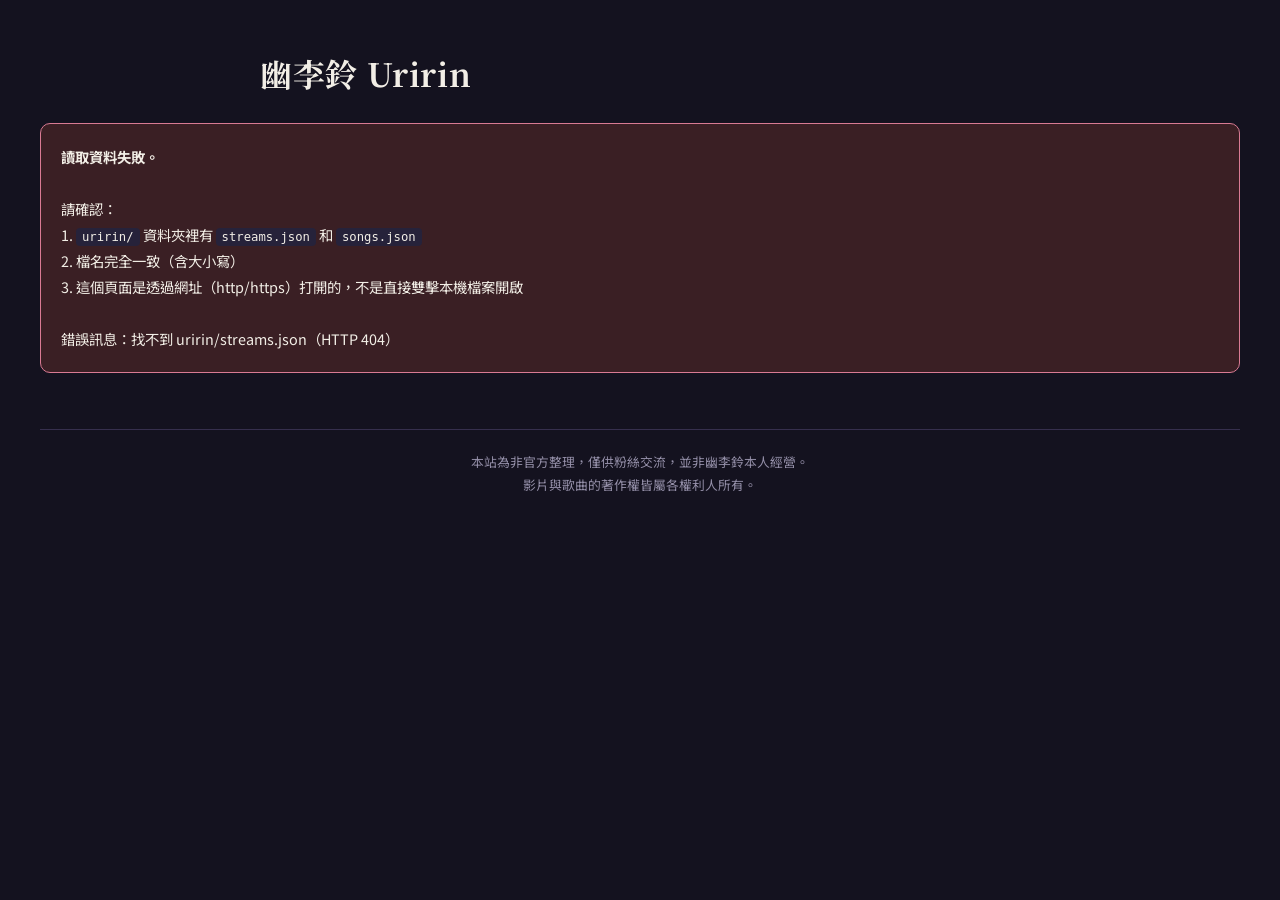
==== commit a2053161: "新增希翁頁面與 Console 彩蛋，資料改依主播分資料夾 - 資料改依主播分資料夾： 	- uririn/：幽李鈴的 Excel 與 json 	- chion/：希翁的 Excel 與 jso" ====
--- a/index.html
+++ b/index.html
@@ -121,9 +121,11 @@
 	window.SITE_CONFIG = {
 		siteTitle: '幽李鈴 Uririn',
 		streamerName: '幽李鈴',
-		dataPath: './',
+		dataPath: 'uririn/',
 	};
 </script>
 <script src="app.js"></script>
+<!-- Console 小彩蛋：給打開開發者工具的好奇抹布靈 -->
+<script src="easter-egg.js"></script>
 </body>
 </html>
--- a/style.css
+++ b/style.css
@@ -1,501 +1,511 @@
-/* =========================================================
-	幽李鈴 Uririn 歌單網站樣式
-	裝置斷點：
-		手機  ：寬度 767px 以下
-		平板  ：寬度 768px ～ 992px
-		電腦  ：寬度 993px 以上
-	（JS 裡判斷手機版分頁筆數用的斷點也是 767px，兩邊要一起改）
-========================================================= */
-
-:root{
-	--bg: #14121f;
-	--surface: #1e1b2e;
-	--surface-2: #26223a;
-	--line: #362f4d;
-	--text: #f2eee6;
-	--muted: #948fa8;
-	--gold: #e3b158;
-	--rose: #d97a93;
-}
-*{box-sizing:border-box;}
-html,body{margin:0;padding:0;}
-body{
-	background:var(--bg);
-	color:var(--text);
-	font-family:'Noto Sans TC', sans-serif;
-	line-height:1.6;
-	min-height:100vh;
-}
-.wrap{
-	max-width:760px;
-	margin:0 auto;
-	padding:48px 20px 100px;
-}
-h1{
-	font-family:'Noto Serif TC', serif;
-	font-weight:700; font-size:2rem; margin:0 0 6px; letter-spacing:.02em;
-}
-.subtitle{ color:var(--muted); font-size:.95rem; margin:0 0 4px; }
-.stats{ color:var(--gold); font-size:.88rem; margin-top:6px; }
-
-/* ---------- 頁籤 ---------- */
-.view-tabs{ display:flex; gap:8px; margin-top:24px; border-bottom:1px solid var(--line); }
-.view-tab{
-	background:transparent; border:none; color:var(--muted); font-family:inherit;
-	font-size:.95rem; padding:10px 4px; cursor:pointer; position:relative; margin-right:14px;
-}
-.view-tab:hover{ color:var(--text); }
-.view-tab.active{ color:var(--gold); font-weight:700; }
-.view-tab.active::after{
-	content:''; position:absolute; left:0; right:0; bottom:-1px; height:2px; background:var(--gold);
-}
-
-/* ---------- 搜尋框 ---------- */
-.searchbar{ margin-top:22px; position:relative; }
-/* 搜尋框右邊的「✕」清除按鈕：有輸入文字時才顯示（沒有文字時 placeholder 會顯示，以此判斷） */
-.search-clear{
-	position:absolute; right:6px; top:50%; transform:translateY(-50%);
-	width:32px; height:32px; border:none; border-radius:50%;
-	display:flex; align-items:center; justify-content:center;
-	background:transparent; color:var(--muted); font-size:.9rem; font-family:inherit; cursor:pointer;
-}
-.search-clear:hover{ color:var(--text); background:var(--surface-2); }
-.searchbar input:placeholder-shown + .search-clear{ display:none; }
-.searchbar input{
-	width:100%; background:var(--surface); border:1px solid var(--line);
-	color:var(--text); border-radius:8px; padding:12px 44px 12px 14px; /* 右邊留空間給清除按鈕 */
-	font-size:1rem; font-family:inherit;
-}
-.searchbar input:focus{ outline:2px solid var(--gold); outline-offset:1px; }
-.searchbar input::placeholder{ color:var(--muted); }
-
-/* ---------- 標籤 ---------- */
-.chip-bar{ display:flex; flex-wrap:wrap; gap:8px; margin-top:14px; }
-.chip{
-	background:var(--surface); border:1px solid var(--line); color:var(--muted);
-	font-size:.86rem; padding:6px 14px; border-radius:999px; cursor:pointer; font-family:inherit;
-}
-.chip:hover{ border-color:var(--gold); color:var(--text); }
-.chip.active{ background:var(--gold); border-color:var(--gold); color:#22190a; font-weight:700; }
-
-/* ---------- 年份分頁 ---------- */
-.year-pager{ display:flex; flex-wrap:wrap; gap:8px; margin-top:22px; }
-.year-btn{
-	background:var(--surface); border:1px solid var(--line); color:var(--text);
-	font-size:1rem; padding:8px 18px; border-radius:8px; cursor:pointer; font-family:inherit; font-weight:500;
-}
-.year-btn:hover{ border-color:var(--gold); color:var(--gold); }
-.year-btn.active{ background:var(--gold); border-color:var(--gold); color:#22190a; font-weight:700; }
-
-/* ---------- 月份篩選（年份按鈕下方） ---------- */
-.month-bar{ margin-top:10px; }
-.month-bar .chip{ padding:4px 12px; font-size:.82rem; }
-
-/* ---------- 歌曲清單 ---------- */
-.song-list{
-	margin-top:20px;
-	background:var(--surface);
-	border:1px solid var(--line);
-	border-radius:10px;
-	overflow:hidden;
-}
-/* 垂直置中：副標太長換行時，歌名、標籤、播放按鈕會對齊在中間 */
-.song-row{
-	display:flex; align-items:center; gap:12px;
-	padding:11px 16px; border-bottom:1px solid var(--line);
-}
-.song-row:last-child{ border-bottom:none; }
-/* 歌曲列內的分組容器（.song-main：左邊文字內容、.song-head：歌名＋標籤）：
-	電腦／平板版設為 contents（等於沒有這兩層），版面跟原本一樣；手機版另外排版 */
-.song-main,
-.song-head{ display:contents; }
-/* 唱過多次的歌，展開後的區塊 */
-.song-group-children{ padding-left:20px; border-left:2px solid var(--line); margin:0 0 8px 20px; }
-/*
-	歌名優先：空間不夠時歌名不壓縮，由副標讓出空間換行
-	歌名只有本身超過一列的一半寬度時才會換行
-*/
-.song-name{ font-weight:500; flex:1 0 auto; max-width:50%; margin-right:auto; } /* margin-right:auto：後面的標籤、副標、播放按鈕整組靠右 */
-.song-sub{ color:var(--muted); font-size:.86rem; flex:0 1 auto; max-width:60%; text-align:right; }
-.song-lang-badge{
-	color:var(--rose); font-size:.72rem; border:1px solid var(--line); border-radius:5px;
-	padding:1px 6px; flex-shrink:0; white-space:nowrap;
-}
-/* 標籤區不縮小，空間不夠時讓副標換行，標籤才不會被切掉 */
-.song-badges{
-	display:flex; gap:6px; flex-wrap:nowrap; flex-shrink:0; overflow-x:auto; scrollbar-width:none;
-	-ms-overflow-style:none;
-}
-.song-badges::-webkit-scrollbar{ display:none; }
-/*
-	播放按鈕依狀態顯示（由 JS 切換 class）：
-		一般：▶ 播放
-		.is-playing：♪ 正在播放（點了暫停）
-		.is-paused：❚❚ 暫停（點了繼續播放）
-	三種文字（.btn-label）疊在同一格 Grid 裡，只顯示目前狀態那一種；
-	按鈕寬度自動以最寬的文字為準，不管哪種狀態、裝置、字型，寬度都一樣
-*/
-.song-play-btn{
-	display:inline-grid; place-items:center;
-	background:var(--gold); color:#22190a; border:1px solid var(--gold); border-radius:6px;
-	padding:5px 11px; font-size:.78rem; font-weight:700; cursor:pointer; flex-shrink:0;
-	font-family:inherit; white-space:nowrap;
-}
-.song-play-btn > .btn-label{ grid-area:1 / 1; visibility:hidden; }
-.song-play-btn > .btn-label--play{ visibility:visible; }
-.song-play-btn.is-playing > .btn-label--play,
-.song-play-btn.is-paused > .btn-label--play{ visibility:hidden; }
-.song-play-btn.is-playing > .btn-label--playing,
-.song-play-btn.is-paused > .btn-label--paused{ visibility:visible; }
-.song-play-btn:hover{ filter:brightness(1.08); }
-.song-play-btn.is-playing{ background:var(--rose); border-color:var(--rose); color:#22190a; }
-.song-play-btn.is-paused{ background:transparent; color:var(--gold); }
-
-/* ---------- 分頁 ---------- */
-.pagination{
-	display:flex; align-items:center; justify-content:center; gap:8px;
-	margin-top:18px; flex-wrap:wrap;
-}
-.page-btn{
-	background:var(--surface); border:1px solid var(--line); color:var(--text);
-	border-radius:7px; padding:7px 13px; font-size:.88rem; cursor:pointer; font-family:inherit;
-}
-.page-btn:hover:not(:disabled){ border-color:var(--gold); color:var(--gold); }
-.page-btn.active{ background:var(--gold); border-color:var(--gold); color:#22190a; font-weight:700; }
-.page-btn:disabled{ opacity:.35; cursor:default; }
-.page-info{ color:var(--muted); font-size:.85rem; margin:0 4px; }
-
-/* ---------- 播放器 ----------
-	.is-active：正在播放（JS 在點播放時加上，關閉時移除）
-	手機／平板：沒在播放時完全隱藏，播放時變成浮動視窗
-	電腦：固定在左欄，沒在播放時顯示提示文字
-*/
-.player-panel{
-	display:none;
-	background:var(--surface); border:1px solid var(--gold); border-radius:12px;
-	padding:14px;
-}
-.player-panel.is-active{ display:block; }
-.player-idle{ display:none; }
-.player-panel-head{
-	display:flex; justify-content:space-between; align-items:center; gap:10px; margin-bottom:10px;
-}
-.player-panel-title{
-	color:var(--gold); font-size:.9rem; font-weight:700;
-	min-width:0; overflow:hidden; text-overflow:ellipsis; white-space:nowrap;
-}
-.player-frame-wrap{
-	position:relative; width:100%; padding-bottom:56.25%; height:0;
-	border-radius:8px; overflow:hidden; background:#000;
-}
-.player-frame-wrap iframe{
-	position:absolute; top:0; left:0; width:100%; height:100%; border:0;
-}
-.btn.ghost{
-	background:transparent; border:1px solid var(--line); color:var(--muted);
-	border-radius:6px; padding:6px 10px; font-size:.8rem; cursor:pointer; font-family:inherit;
-	flex-shrink:0;
-}
-/* 滑鼠移入效果只在有滑鼠的裝置上出現；手機點一下後不會一直卡在粉紅色 */
-@media (hover:hover){
-	.btn.ghost:hover{ color:var(--rose); border-color:var(--rose); }
-}
-.player-panel-actions{ display:flex; gap:6px; flex-shrink:0; }
-.player-panel-actions .btn{ display:inline-flex; align-items:center; justify-content:center; }
-.player-panel-actions .btn svg{ width:16px; height:16px; } /* 電腦版只有關閉按鈕 */
-/* 縮小、縮小時的播放／暫停：預設隱藏，只在手機／平板顯示（見下方 max-width:992px）
-	要寫在上一條 .btn 規則之後、而且選擇器一樣具體，才蓋得過上面的 display:inline-flex */
-.player-panel-actions .player-minimize,
-.player-panel-actions .player-mini-toggle{ display:none; }
-
-/* ---------- 直播紀錄時間軸 ---------- */
-.stream-timeline{
-	position:relative; margin-top:24px; padding-left:26px; border-left:2px solid var(--line);
-}
-.stream-block{ position:relative; margin-bottom:36px; }
-.stream-block::before{
-	content:''; position:absolute; left:-32px; top:6px;
-	width:11px; height:11px; border-radius:50%; background:var(--gold);
-	box-shadow:0 0 0 4px var(--bg);
-}
-.stream-block-date{ color:var(--gold); font-size:.85rem; font-weight:700; letter-spacing:.04em; }
-.stream-block-title{
-	font-family:'Noto Serif TC', serif; font-weight:700; font-size:1.1rem; margin:2px 0 8px;
-}
-.stream-block-title a{ color:var(--text); text-decoration:none; border-bottom:1px solid var(--gold); }
-.stream-block-title a:hover{ color:var(--gold); }
-.stream-tags-row{ display:flex; flex-wrap:wrap; gap:6px; margin-bottom:10px; }
-.stream-tags-row .chip{ padding:3px 10px; font-size:.78rem; }
-/* 直播卡片的「在 ○○ 家」「來賓」：跟歌曲副標分開，不限制寬度，名單長時才會換行 */
-.stream-meta{ color:var(--muted); font-size:.86rem; }
-
-/* ---------- 回到最上方按鈕 ----------
-	.is-visible：往下捲超過一段距離時由 JS 加上
-	手機／平板播放器開著時，按鈕會移到播放器上方（見下方各裝置的 media query）
-*/
-.back-to-top{
-	position:fixed; right:24px; bottom:24px; z-index:60;
-	width:44px; height:44px; border-radius:50%;
-	background:var(--surface); border:1px solid var(--line); color:var(--gold);
-	display:flex; align-items:center; justify-content:center; padding:0; /* 讓 SVG 箭頭置中 */
-	cursor:pointer;
-	box-shadow:0 6px 18px rgba(0,0,0,.45);
-	opacity:0; visibility:hidden; transform:translateY(8px);
-	transition:opacity .2s, transform .2s, visibility .2s;
-}
-.back-to-top.is-visible{ opacity:1; visibility:visible; transform:none; }
-.back-to-top:hover{ border-color:var(--gold); }
-
-/* ---------- 鍵盤操作 ----------
-	用鍵盤（Tab）選到時顯示金色外框；滑鼠點擊時不會出現
-*/
-.chip:focus-visible,
-.year-btn:focus-visible,
-.view-tab:focus-visible,
-.page-btn:focus-visible,
-.song-play-btn:focus-visible,
-.btn:focus-visible,
-.search-clear:focus-visible,
-.back-to-top:focus-visible,
-[role="button"]:focus-visible{ outline:2px solid var(--gold); outline-offset:2px; }
-/* 歌曲列在有圓角裁切的清單裡，外框改畫在內側才不會被切掉 */
-.song-row[role="button"]:focus-visible{ outline-offset:-2px; }
-
-/* ---------- 頁面最下方的非官方聲明 ---------- */
-.site-footer{
-	margin-top:56px; padding-top:20px; border-top:1px solid var(--line);
-	color:var(--muted); font-size:.8rem; line-height:1.8; text-align:center;
-}
-.site-footer p{ margin:0; }
-
-/* ---------- 狀態訊息 ---------- */
-.empty-state{ text-align:center; padding:60px 20px; color:var(--muted); }
-.empty-state .big{
-	font-family:'Noto Serif TC', serif; font-size:1.25rem; color:var(--text); margin-bottom:8px;
-}
-.loading-state{ text-align:center; padding:80px 20px; color:var(--muted); }
-.error-state{
-	background:#3a1f24; border:1px solid var(--rose); color:var(--text);
-	border-radius:10px; padding:20px; margin-top:24px; font-size:.9rem; line-height:1.8;
-}
-.error-state code{ background:var(--surface-2); padding:2px 6px; border-radius:4px; font-size:.85em; }
-
-
-/* =========================================================
-	手機：767px 以下
-	- 歌曲列改成上下堆疊
-	- 播放器固定在畫面底部（浮動視窗）
-========================================================= */
-@media (max-width:767px){
-	.wrap{ padding:32px 14px 80px; }
-	.song-row{ flex-direction:column; align-items:flex-start; gap:4px; padding:11px 12px; } /* 左右內距縮小，多留空間給歌名 */
-	.song-sub{ max-width:100%; text-align:left; }
-	.song-name{ max-width:100%; }
-	.song-badges{ max-width:100%; } /* 手機版標籤太多時可以左右滑動 */
-	/* 語言、月份按鈕不換行，改成左右滑動，避免擠成好幾排 */
-	.lang-bar,
-	.month-bar{
-		flex-wrap:nowrap; overflow-x:auto;
-		scrollbar-width:none; -ms-overflow-style:none;
-	}
-	.lang-bar::-webkit-scrollbar,
-	.month-bar::-webkit-scrollbar{ display:none; }
-	.lang-bar .chip,
-	.month-bar .chip{ flex-shrink:0; }
-
-	/* ---------- 歌曲列 ----------
-		song-row--single：好聽音樂只唱過一次的歌
-		song-row--stream：直播紀錄展開後的歌曲（排法跟 single 相同）
-		song-row--group：好聽音樂唱過多次的歌（收合列）
-		song-row--child：好聽音樂唱過多次的歌，展開後的每一筆
-	*/
-	/*
-		歌名＋標籤排在同一行：歌名優先完整顯示
-		空間不夠時先由標籤讓出空間（變成左右滑動），標籤區至少保留約一個標籤的寬度，真的還不夠歌名才換行
-		align-items:baseline：歌名換行時，標籤跟歌名第一行對齊
-	*/
-	.song-row--single .song-head,
-	.song-row--stream .song-head,
-	.song-row--group .song-head{
-		display:flex; align-items:baseline; gap:8px; min-width:0;
-	}
-	.song-row--single .song-name,
-	.song-row--stream .song-name,
-	.song-row--group .song-name{ flex:0 1 auto; min-width:0; max-width:none; margin-right:0; }
-	.song-row--single .song-badges,
-	.song-row--stream .song-badges,
-	.song-row--group .song-badges{ flex:0 10000 auto; min-width:3em; } /* 10000：壓縮時標籤遠比歌名先讓出空間 */
-
-	/*
-		只唱過一次、展開後的每一筆：Grid 兩欄，左邊文字內容、右邊播放按鈕
-		左邊內容整組垂直置中，不管一行或兩行都會跟播放按鈕對齊
-	*/
-	.song-row--single,
-	.song-row--stream,
-	.song-row--child{
-		display:grid;
-		grid-template-columns:minmax(0, 1fr) auto;
-		column-gap:12px;
-		align-items:center;
-	}
-	.song-row--single .song-main,
-	.song-row--stream .song-main,
-	.song-row--child .song-main{
-		display:flex; flex-direction:column; gap:4px; min-width:0;
-	}
-
-	/* 只唱過一次、直播紀錄的歌曲：上排歌名＋標籤、下排副標（照 HTML 順序即可） */
-
-	/* 展開後的每一筆：不顯示歌名（收合列已經有），上排副標、下排標籤 */
-	.song-row--child .song-name{ display:none; }
-	.song-row--child .song-head{ display:flex; min-width:0; }
-	.song-row--child .song-head:not(:has(.song-lang-badge)){ display:none; } /* 沒有標籤時整行隱藏，不佔間距 */
-	.song-row--child .song-sub{ order:-1; }
-	.song-group-children{ padding-left:12px; margin-left:12px; }
-
-	/*
-		唱過多次（收合列）：跟只唱過一次的歌排法一致
-		左邊上排歌名＋標籤、下排原唱，右邊「共 X 次」跨兩行垂直置中
-	*/
-	.song-row--group{
-		display:grid;
-		grid-template-columns:minmax(0, 1fr) auto;
-		grid-template-areas:"head chip" "sub chip";
-		column-gap:12px; row-gap:0;
-		align-items:center;
-	}
-	.song-row--group .song-head{ grid-area:head; }
-	/* 原唱：間距用 margin，沒有原唱時整行隱藏、不會留下空隙影響置中 */
-	.song-row--group .song-sub{ grid-area:sub; max-width:100%; text-align:left; margin-top:4px; }
-	.song-row--group .song-sub:empty{ display:none; }
-	.song-row--group .chip{ grid-area:chip; }
-
-	/* 播放按鈕加大，方便手指點（至少 44px 高） */
-	.song-play-btn{ min-height:44px; padding:8px 12px; font-size:.86rem; }
-
-	.player-panel.is-active{
-		position:fixed; z-index:50;
-		left:8px; right:8px; bottom:8px;
-		padding:10px;
-		box-shadow:0 -6px 24px rgba(0,0,0,.55);
-	}
-	.player-panel-head{ margin-bottom:8px; }
-	.player-panel-actions .btn{ min-width:40px; min-height:40px; } /* 標題列按鈕加大，方便手指點 */
-	/* 播放器開著時，頁面底部留出播放器的高度，最後幾首歌才不會被擋住 */
-	body.player-open .wrap{ padding-bottom:calc((100vw - 36px) * .5625 + 90px); }
-	.back-to-top{ right:16px; bottom:16px; }
-	body.player-open .back-to-top{ bottom:calc((100vw - 36px) * .5625 + 86px); } /* 播放器上方 */
-}
-
-
-/* =========================================================
-	手機＋平板：992px 以下（播放器都是浮動視窗）
-	- 播放器可以縮小成只剩標題列，方便一邊找歌一邊聽
-========================================================= */
-@media (max-width:992px){
-	.player-panel-actions .player-minimize{ display:inline-flex; }
-	.player-panel-actions .btn svg{ width:22px; height:22px; } /* 手機／平板的標題列圖示放大 */
-	/* 縮小時影片移到畫面外繼續播放（不能用 display:none，部分瀏覽器會停止播放） */
-	.player-panel.is-minimized .player-frame-wrap{
-		position:fixed; left:-10000px; top:0;
-		width:320px; height:180px; padding-bottom:0;
-	}
-	.player-panel.is-minimized .player-panel-head{ margin-bottom:0; }
-	.player-panel.is-minimized .player-mini-toggle{ display:inline-flex; }
-	.player-mini-toggle.is-unavailable{ display:none !important; }
-	/* 播放器開著時，聲明可以被播放器蓋住：往上拉回聲明自己的高度，捲到最底時播放器正上方就是分頁按鈕 */
-	body.player-open .site-footer{ margin-bottom:calc(-1 * var(--footer-h, 0px)); }
-	/* 縮小後只剩標題列，頁面底部跟回到最上方按鈕不用再讓出整個播放器的高度 */
-	body.player-open.player-minimized .wrap{ padding-bottom:100px; }
-	body.player-open.player-minimized .back-to-top{ bottom:88px; }
-}
-
-
-/* =========================================================
-	平板：768px ～ 992px
-	- 單欄歌單
-	- 播放器變成右下角浮動小視窗
-========================================================= */
-@media (min-width:768px) and (max-width:992px){
-	:root{
-		/*
-			浮動播放器寬度：最寬 400px；畫面很矮時（例如手機橫拿）依高度縮小，
-			讓播放器最多約佔畫面高度的一半，最窄 220px
-		*/
-		--float-player-w:max(220px, min(400px, calc((50vh - 76px) * 16 / 9 + 30px)));
-		/* 浮動播放器高度：影片 16:9 ＋ 標題列與內距約 76px */
-		--float-player-h:calc((var(--float-player-w) - 30px) * 9 / 16 + 76px);
-	}
-	.player-panel.is-active{
-		position:fixed; z-index:50;
-		right:20px; bottom:20px;
-		width:var(--float-player-w);
-		box-shadow:0 10px 30px rgba(0,0,0,.55);
-	}
-	body.player-open .wrap{ padding-bottom:calc(var(--float-player-h) + 40px); }
-	body.player-open .back-to-top{ right:20px; bottom:calc(var(--float-player-h) + 40px); } /* 右下角播放器上方 */
-}
-
-
-/* =========================================================
-	電腦：993px 以上
-	- 上方：標題、頁籤、搜尋框、篩選，整塊置中
-	- 下方左右兩欄：左邊播放器（捲動時固定在畫面上）、右邊歌單，兩者頂端對齊
-	- 播放器跟著畫面寬度放大，但高度不超過畫面
-	- 只保留清單下方的分頁（電腦版清單不長，上方那組拿掉）
-	- 沒在播放時，播放器位置顯示提示文字
-========================================================= */
-@media (min-width:993px){
-	.wrap{ max-width:none; padding:48px 40px 100px; } /* 不設寬度上限，多出來的空間都給播放器 */
-	.layout{
-		display:grid;
-		/* 右欄歌單：約佔 55% 寬，最窄 480px、最寬 760px；剩下的空間都給左欄播放器 */
-		grid-template-columns:minmax(0, 1fr) clamp(480px, 55%, 760px);
-		grid-template-areas:
-			"controls controls"
-			"player content";
-		column-gap:32px;
-		align-items:start;
-	}
-	/* 標題、頁籤、搜尋框、統計、快捷標籤：整塊置中，寬 760px，裡面的內容維持靠左 */
-	.wrap > h1,
-	.wrap > .subtitle,
-	.controls{
-		width:100%; max-width:760px;
-		margin-left:auto; margin-right:auto;
-	}
-	.controls{ grid-area:controls; }
-	.content-column{ grid-area:content; min-width:0; }
-	.player-column{
-		grid-area:player;
-		position:sticky; top:24px;
-		margin-top:20px; /* 跟右欄歌單的上緣對齊 */
-	}
-	.pagination-top{ display:none; }
-
-	.player-panel{
-		display:block;
-		margin-left:auto; /* 播放器被高度限制而變窄時，靠右貼近歌單 */
-		/*
-			依畫面高度限制寬度，讓剛打開頁面時整個播放器（含標題列）就能完整顯示在畫面內
-			--player-top：播放器上緣在頁面中的位置，由 JS 量測（上方標題、頁籤、標籤區的高度會影響）
-			104px：播放器標題列與內距約 80px ＋ 下方保留 24px
-			max(400px, …)：視窗很矮時至少保留 400px 寬，避免播放器被壓得太小
-			（這時剛打開頁面底部會稍微超出，往下捲動後播放器會固定在畫面上完整顯示）
-		*/
-		max-width:max(400px, calc((100vh - var(--player-top, 340px) - 104px) * 16 / 9 + 30px));
-	}
-	.player-panel:not(.is-active) .player-panel-head,
-	.player-panel:not(.is-active) .player-frame-wrap{ display:none; }
-	.player-panel:not(.is-active){ border-color:var(--line); }
-	.player-panel:not(.is-active) .player-idle{
-		display:flex; flex-direction:column; align-items:center; justify-content:center; gap:10px;
-		aspect-ratio:16 / 9;
-		color:var(--muted); font-size:.9rem; text-align:center;
-	}
-	.player-idle-icon{
-		width:56px; height:56px; border-radius:50%;
-		display:flex; align-items:center; justify-content:center;
-		border:1px solid var(--line); color:var(--gold); font-size:1.3rem;
-	}
-}+/* =========================================================
+	幽李鈴 Uririn 歌單網站樣式
+	裝置斷點：
+		手機  ：寬度 767px 以下
+		平板  ：寬度 768px ～ 992px
+		電腦  ：寬度 993px 以上
+	（JS 裡判斷手機版分頁筆數用的斷點也是 767px，兩邊要一起改）
+========================================================= */
+
+:root{
+	--bg: #14121f;
+	--surface: #1e1b2e;
+	--surface-2: #26223a;
+	--line: #362f4d;
+	--text: #f2eee6;
+	--muted: #948fa8;
+	--gold: #e3b158;		/* 主色：按鈕、選中狀態、標題 */
+	--rose: #d97a93;		/* 輔色：語言標籤、正在播放 */
+	--on-accent: #22190a;	/* 主色、輔色按鈕上的文字 */
+}
+*{box-sizing:border-box;}
+html,body{margin:0;padding:0;}
+body{
+	background:var(--bg);
+	color:var(--text);
+	font-family:'Noto Sans TC', sans-serif;
+	line-height:1.6;
+	min-height:100vh;
+}
+.wrap{
+	max-width:760px;
+	margin:0 auto;
+	padding:48px 20px 100px;
+}
+h1{
+	font-family:'Noto Serif TC', serif;
+	font-weight:700; font-size:2rem; margin:0 0 6px; letter-spacing:.02em;
+}
+.subtitle{ color:var(--muted); font-size:.95rem; margin:0 0 4px; }
+.stats{ color:var(--gold); font-size:.88rem; margin-top:6px; }
+
+/* ---------- 頁籤 ---------- */
+.view-tabs{ display:flex; gap:8px; margin-top:24px; border-bottom:1px solid var(--line); }
+.view-tab{
+	background:transparent; border:none; color:var(--muted); font-family:inherit;
+	font-size:.95rem; padding:10px 4px; cursor:pointer; position:relative; margin-right:14px;
+}
+.view-tab:hover{ color:var(--text); }
+.view-tab.active{ color:var(--gold); font-weight:700; }
+.view-tab.active::after{
+	content:''; position:absolute; left:0; right:0; bottom:-1px; height:2px; background:var(--gold);
+}
+
+/* ---------- 搜尋框 ---------- */
+.searchbar{ margin-top:22px; position:relative; }
+/* 搜尋框右邊的「✕」清除按鈕：有輸入文字時才顯示（沒有文字時 placeholder 會顯示，以此判斷） */
+.search-clear{
+	position:absolute; right:6px; top:50%; transform:translateY(-50%);
+	width:32px; height:32px; border:none; border-radius:50%;
+	display:flex; align-items:center; justify-content:center;
+	background:transparent; color:var(--muted); font-size:.9rem; font-family:inherit; cursor:pointer;
+}
+.search-clear:hover{ color:var(--text); background:var(--surface-2); }
+.searchbar input:placeholder-shown + .search-clear{ display:none; }
+.searchbar input{
+	width:100%; background:var(--surface); border:1px solid var(--line);
+	color:var(--text); border-radius:8px; padding:12px 44px 12px 14px; /* 右邊留空間給清除按鈕 */
+	font-size:1rem; font-family:inherit;
+}
+.searchbar input:focus{ outline:2px solid var(--gold); outline-offset:1px; }
+.searchbar input::placeholder{ color:var(--muted); }
+
+/* ---------- 標籤 ---------- */
+.chip-bar{ display:flex; flex-wrap:wrap; gap:8px; margin-top:14px; }
+.chip{
+	background:var(--surface); border:1px solid var(--line); color:var(--muted);
+	font-size:.86rem; padding:6px 14px; border-radius:999px; cursor:pointer; font-family:inherit;
+}
+.chip:hover{ border-color:var(--gold); color:var(--text); }
+.chip.active{ background:var(--gold); border-color:var(--gold); color:var(--on-accent); font-weight:700; }
+
+/* ---------- 年份分頁 ---------- */
+.year-pager{ display:flex; flex-wrap:wrap; gap:8px; margin-top:22px; }
+.year-btn{
+	background:var(--surface); border:1px solid var(--line); color:var(--text);
+	font-size:1rem; padding:8px 18px; border-radius:8px; cursor:pointer; font-family:inherit; font-weight:500;
+}
+.year-btn:hover{ border-color:var(--gold); color:var(--gold); }
+.year-btn.active{ background:var(--gold); border-color:var(--gold); color:var(--on-accent); font-weight:700; }
+
+/* ---------- 月份篩選（年份按鈕下方） ---------- */
+.month-bar{ margin-top:10px; }
+.month-bar .chip{ padding:4px 12px; font-size:.82rem; }
+
+/* ---------- 歌曲清單 ---------- */
+.song-list{
+	margin-top:20px;
+	background:var(--surface);
+	border:1px solid var(--line);
+	border-radius:10px;
+	overflow:hidden;
+}
+/* 垂直置中：副標太長換行時，歌名、標籤、播放按鈕會對齊在中間 */
+.song-row{
+	display:flex; align-items:center; gap:12px;
+	padding:11px 16px; border-bottom:1px solid var(--line);
+}
+.song-row:last-child{ border-bottom:none; }
+/* 歌曲列內的分組容器（.song-main：左邊文字內容、.song-head：歌名＋標籤）：
+	電腦／平板版設為 contents（等於沒有這兩層），版面跟原本一樣；手機版另外排版 */
+.song-main,
+.song-head{ display:contents; }
+/* 唱過多次的歌，展開後的區塊 */
+.song-group-children{ padding-left:20px; border-left:2px solid var(--line); margin:0 0 8px 20px; }
+/*
+	歌名優先：空間不夠時歌名不壓縮，由副標讓出空間換行
+	歌名只有本身超過一列的一半寬度時才會換行
+*/
+.song-name{ font-weight:500; flex:1 0 auto; max-width:50%; margin-right:auto; } /* margin-right:auto：後面的標籤、副標、播放按鈕整組靠右 */
+.song-sub{ color:var(--muted); font-size:.86rem; flex:0 1 auto; max-width:60%; text-align:right; }
+.song-lang-badge{
+	color:var(--rose); font-size:.72rem; border:1px solid var(--line); border-radius:5px;
+	padding:1px 6px; flex-shrink:0; white-space:nowrap;
+}
+/* 標籤區不縮小，空間不夠時讓副標換行，標籤才不會被切掉 */
+.song-badges{
+	display:flex; gap:6px; flex-wrap:nowrap; flex-shrink:0; overflow-x:auto; scrollbar-width:none;
+	-ms-overflow-style:none;
+}
+.song-badges::-webkit-scrollbar{ display:none; }
+/*
+	播放按鈕依狀態顯示（由 JS 切換 class）：
+		一般：▶ 播放
+		.is-playing：♪ 正在播放（點了暫停）
+		.is-paused：❚❚ 暫停（點了繼續播放）
+	三種文字（.btn-label）疊在同一格 Grid 裡，只顯示目前狀態那一種；
+	按鈕寬度自動以最寬的文字為準，不管哪種狀態、裝置、字型，寬度都一樣
+*/
+.song-play-btn{
+	display:inline-grid; place-items:center;
+	background:var(--gold); color:var(--on-accent); border:1px solid var(--gold); border-radius:6px;
+	padding:5px 11px; font-size:.78rem; font-weight:700; cursor:pointer; flex-shrink:0;
+	font-family:inherit; white-space:nowrap;
+}
+.song-play-btn > .btn-label{ grid-area:1 / 1; visibility:hidden; }
+.song-play-btn > .btn-label--play{ visibility:visible; }
+.song-play-btn.is-playing > .btn-label--play,
+.song-play-btn.is-paused > .btn-label--play{ visibility:hidden; }
+.song-play-btn.is-playing > .btn-label--playing,
+.song-play-btn.is-paused > .btn-label--paused{ visibility:visible; }
+.song-play-btn:hover{ filter:brightness(1.08); }
+.song-play-btn.is-playing{ background:var(--rose); border-color:var(--rose); color:var(--on-accent); }
+.song-play-btn.is-paused{ background:transparent; color:var(--gold); }
+
+/* ---------- 分頁 ---------- */
+.pagination{
+	display:flex; align-items:center; justify-content:center; gap:8px;
+	margin-top:18px; flex-wrap:wrap;
+}
+.page-btn{
+	background:var(--surface); border:1px solid var(--line); color:var(--text);
+	border-radius:7px; padding:7px 13px; font-size:.88rem; cursor:pointer; font-family:inherit;
+}
+.page-btn:hover:not(:disabled){ border-color:var(--gold); color:var(--gold); }
+.page-btn.active{ background:var(--gold); border-color:var(--gold); color:var(--on-accent); font-weight:700; }
+.page-btn:disabled{ opacity:.35; cursor:default; }
+.page-info{ color:var(--muted); font-size:.85rem; margin:0 4px; }
+
+/* ---------- 播放器 ----------
+	.is-active：正在播放（JS 在點播放時加上，關閉時移除）
+	手機／平板：沒在播放時完全隱藏，播放時變成浮動視窗
+	電腦：固定在左欄，沒在播放時顯示提示文字
+*/
+.player-panel{
+	display:none;
+	background:var(--surface); border:1px solid var(--gold); border-radius:12px;
+	padding:14px;
+}
+.player-panel.is-active{ display:block; }
+.player-idle{ display:none; }
+.player-panel-head{
+	display:flex; justify-content:space-between; align-items:center; gap:10px; margin-bottom:10px;
+}
+.player-panel-title{
+	color:var(--gold); font-size:.9rem; font-weight:700;
+	min-width:0; overflow:hidden; text-overflow:ellipsis; white-space:nowrap;
+}
+.player-frame-wrap{
+	position:relative; width:100%; padding-bottom:56.25%; height:0;
+	border-radius:8px; overflow:hidden; background:#000;
+}
+.player-frame-wrap iframe{
+	position:absolute; top:0; left:0; width:100%; height:100%; border:0;
+}
+/* 時間點提示：播放器沒辦法自動跳到歌曲的時間點時（例如 Ragtag）顯示在左上角，不接收點擊 */
+.player-start-hint{
+	position:absolute; top:10px; left:10px; z-index:2; pointer-events:none;
+	display:flex; flex-direction:column; gap:2px;
+	padding:6px 10px; border:1px solid var(--gold); border-radius:8px;
+	background:color-mix(in srgb, var(--bg) 88%, transparent); color:var(--gold); font-size:.82rem; line-height:1.4;
+}
+.player-start-hint span{ color:var(--muted); font-size:.75rem; }
+.player-start-hint[hidden]{ display:none; }
+.btn.ghost{
+	background:transparent; border:1px solid var(--line); color:var(--muted);
+	border-radius:6px; padding:6px 10px; font-size:.8rem; cursor:pointer; font-family:inherit;
+	flex-shrink:0;
+}
+/* 滑鼠移入效果只在有滑鼠的裝置上出現；手機點一下後不會一直卡在粉紅色 */
+@media (hover:hover){
+	.btn.ghost:hover{ color:var(--rose); border-color:var(--rose); }
+}
+.player-panel-actions{ display:flex; gap:6px; flex-shrink:0; }
+.player-panel-actions .btn{ display:inline-flex; align-items:center; justify-content:center; }
+.player-panel-actions .btn svg{ width:16px; height:16px; } /* 電腦版只有關閉按鈕 */
+/* 縮小、縮小時的播放／暫停：預設隱藏，只在手機／平板顯示（見下方 max-width:992px）
+	要寫在上一條 .btn 規則之後、而且選擇器一樣具體，才蓋得過上面的 display:inline-flex */
+.player-panel-actions .player-minimize,
+.player-panel-actions .player-mini-toggle{ display:none; }
+
+/* ---------- 直播紀錄時間軸 ---------- */
+.stream-timeline{
+	position:relative; margin-top:24px; padding-left:26px; border-left:2px solid var(--line);
+}
+.stream-block{ position:relative; margin-bottom:36px; }
+.stream-block::before{
+	content:''; position:absolute; left:-32px; top:6px;
+	width:11px; height:11px; border-radius:50%; background:var(--gold);
+	box-shadow:0 0 0 4px var(--bg);
+}
+.stream-block-date{ color:var(--gold); font-size:.85rem; font-weight:700; letter-spacing:.04em; }
+.stream-block-title{
+	font-family:'Noto Serif TC', serif; font-weight:700; font-size:1.1rem; margin:2px 0 8px;
+}
+.stream-block-title a{ color:var(--text); text-decoration:none; border-bottom:1px solid var(--gold); }
+.stream-block-title a:hover{ color:var(--gold); }
+.stream-tags-row{ display:flex; flex-wrap:wrap; gap:6px; margin-bottom:10px; }
+.stream-tags-row .chip{ padding:3px 10px; font-size:.78rem; }
+/* 直播卡片的「在 ○○ 家」「來賓」：跟歌曲副標分開，不限制寬度，名單長時才會換行 */
+.stream-meta{ color:var(--muted); font-size:.86rem; }
+
+/* ---------- 回到最上方按鈕 ----------
+	.is-visible：往下捲超過一段距離時由 JS 加上
+	手機／平板播放器開著時，按鈕會移到播放器上方（見下方各裝置的 media query）
+*/
+.back-to-top{
+	position:fixed; right:24px; bottom:24px; z-index:60;
+	width:44px; height:44px; border-radius:50%;
+	background:var(--surface); border:1px solid var(--line); color:var(--gold);
+	display:flex; align-items:center; justify-content:center; padding:0; /* 讓 SVG 箭頭置中 */
+	cursor:pointer;
+	box-shadow:0 6px 18px rgba(0,0,0,.45);
+	opacity:0; visibility:hidden; transform:translateY(8px);
+	transition:opacity .2s, transform .2s, visibility .2s;
+}
+.back-to-top.is-visible{ opacity:1; visibility:visible; transform:none; }
+.back-to-top:hover{ border-color:var(--gold); }
+
+/* ---------- 鍵盤操作 ----------
+	用鍵盤（Tab）選到時顯示金色外框；滑鼠點擊時不會出現
+*/
+.chip:focus-visible,
+.year-btn:focus-visible,
+.view-tab:focus-visible,
+.page-btn:focus-visible,
+.song-play-btn:focus-visible,
+.btn:focus-visible,
+.search-clear:focus-visible,
+.back-to-top:focus-visible,
+[role="button"]:focus-visible{ outline:2px solid var(--gold); outline-offset:2px; }
+/* 歌曲列在有圓角裁切的清單裡，外框改畫在內側才不會被切掉 */
+.song-row[role="button"]:focus-visible{ outline-offset:-2px; }
+
+/* ---------- 頁面最下方的非官方聲明 ---------- */
+.site-footer{
+	margin-top:56px; padding-top:20px; border-top:1px solid var(--line);
+	color:var(--muted); font-size:.8rem; line-height:1.8; text-align:center;
+}
+.site-footer p{ margin:0; }
+
+/* ---------- 狀態訊息 ---------- */
+.empty-state{ text-align:center; padding:60px 20px; color:var(--muted); }
+.empty-state .big{
+	font-family:'Noto Serif TC', serif; font-size:1.25rem; color:var(--text); margin-bottom:8px;
+}
+.loading-state{ text-align:center; padding:80px 20px; color:var(--muted); }
+.error-state{
+	background:#3a1f24; border:1px solid var(--rose); color:var(--text);
+	border-radius:10px; padding:20px; margin-top:24px; font-size:.9rem; line-height:1.8;
+}
+.error-state code{ background:var(--surface-2); padding:2px 6px; border-radius:4px; font-size:.85em; }
+
+
+/* =========================================================
+	手機：767px 以下
+	- 歌曲列改成上下堆疊
+	- 播放器固定在畫面底部（浮動視窗）
+========================================================= */
+@media (max-width:767px){
+	.wrap{ padding:32px 14px 80px; }
+	.song-row{ flex-direction:column; align-items:flex-start; gap:4px; padding:11px 12px; } /* 左右內距縮小，多留空間給歌名 */
+	.song-sub{ max-width:100%; text-align:left; }
+	.song-name{ max-width:100%; }
+	.song-badges{ max-width:100%; } /* 手機版標籤太多時可以左右滑動 */
+	/* 語言、月份按鈕不換行，改成左右滑動，避免擠成好幾排 */
+	.lang-bar,
+	.month-bar{
+		flex-wrap:nowrap; overflow-x:auto;
+		scrollbar-width:none; -ms-overflow-style:none;
+	}
+	.lang-bar::-webkit-scrollbar,
+	.month-bar::-webkit-scrollbar{ display:none; }
+	.lang-bar .chip,
+	.month-bar .chip{ flex-shrink:0; }
+
+	/* ---------- 歌曲列 ----------
+		song-row--single：好聽音樂只唱過一次的歌
+		song-row--stream：直播紀錄展開後的歌曲（排法跟 single 相同）
+		song-row--group：好聽音樂唱過多次的歌（收合列）
+		song-row--child：好聽音樂唱過多次的歌，展開後的每一筆
+	*/
+	/*
+		歌名＋標籤排在同一行：歌名優先完整顯示
+		空間不夠時先由標籤讓出空間（變成左右滑動），標籤區至少保留約一個標籤的寬度，真的還不夠歌名才換行
+		align-items:baseline：歌名換行時，標籤跟歌名第一行對齊
+	*/
+	.song-row--single .song-head,
+	.song-row--stream .song-head,
+	.song-row--group .song-head{
+		display:flex; align-items:baseline; gap:8px; min-width:0;
+	}
+	.song-row--single .song-name,
+	.song-row--stream .song-name,
+	.song-row--group .song-name{ flex:0 1 auto; min-width:0; max-width:none; margin-right:0; }
+	.song-row--single .song-badges,
+	.song-row--stream .song-badges,
+	.song-row--group .song-badges{ flex:0 10000 auto; min-width:3em; } /* 10000：壓縮時標籤遠比歌名先讓出空間 */
+
+	/*
+		只唱過一次、展開後的每一筆：Grid 兩欄，左邊文字內容、右邊播放按鈕
+		左邊內容整組垂直置中，不管一行或兩行都會跟播放按鈕對齊
+	*/
+	.song-row--single,
+	.song-row--stream,
+	.song-row--child{
+		display:grid;
+		grid-template-columns:minmax(0, 1fr) auto;
+		column-gap:12px;
+		align-items:center;
+	}
+	.song-row--single .song-main,
+	.song-row--stream .song-main,
+	.song-row--child .song-main{
+		display:flex; flex-direction:column; gap:4px; min-width:0;
+	}
+
+	/* 只唱過一次、直播紀錄的歌曲：上排歌名＋標籤、下排副標（照 HTML 順序即可） */
+
+	/* 展開後的每一筆：不顯示歌名（收合列已經有），上排副標、下排標籤 */
+	.song-row--child .song-name{ display:none; }
+	.song-row--child .song-head{ display:flex; min-width:0; }
+	.song-row--child .song-head:not(:has(.song-lang-badge)){ display:none; } /* 沒有標籤時整行隱藏，不佔間距 */
+	.song-row--child .song-sub{ order:-1; }
+	.song-group-children{ padding-left:12px; margin-left:12px; }
+
+	/*
+		唱過多次（收合列）：跟只唱過一次的歌排法一致
+		左邊上排歌名＋標籤、下排原唱，右邊「共 X 次」跨兩行垂直置中
+	*/
+	.song-row--group{
+		display:grid;
+		grid-template-columns:minmax(0, 1fr) auto;
+		grid-template-areas:"head chip" "sub chip";
+		column-gap:12px; row-gap:0;
+		align-items:center;
+	}
+	.song-row--group .song-head{ grid-area:head; }
+	/* 原唱：間距用 margin，沒有原唱時整行隱藏、不會留下空隙影響置中 */
+	.song-row--group .song-sub{ grid-area:sub; max-width:100%; text-align:left; margin-top:4px; }
+	.song-row--group .song-sub:empty{ display:none; }
+	.song-row--group .chip{ grid-area:chip; }
+
+	/* 播放按鈕加大，方便手指點（至少 44px 高） */
+	.song-play-btn{ min-height:44px; padding:8px 12px; font-size:.86rem; }
+
+	.player-panel.is-active{
+		position:fixed; z-index:50;
+		left:8px; right:8px; bottom:8px;
+		padding:10px;
+		box-shadow:0 -6px 24px rgba(0,0,0,.55);
+	}
+	.player-panel-head{ margin-bottom:8px; }
+	.player-panel-actions .btn{ min-width:40px; min-height:40px; } /* 標題列按鈕加大，方便手指點 */
+	/* 播放器開著時，頁面底部留出播放器的高度，最後幾首歌才不會被擋住 */
+	body.player-open .wrap{ padding-bottom:calc((100vw - 36px) * .5625 + 90px); }
+	.back-to-top{ right:16px; bottom:16px; }
+	body.player-open .back-to-top{ bottom:calc((100vw - 36px) * .5625 + 86px); } /* 播放器上方 */
+}
+
+
+/* =========================================================
+	手機＋平板：992px 以下（播放器都是浮動視窗）
+	- 播放器可以縮小成只剩標題列，方便一邊找歌一邊聽
+========================================================= */
+@media (max-width:992px){
+	.player-panel-actions .player-minimize{ display:inline-flex; }
+	.player-panel-actions .btn svg{ width:22px; height:22px; } /* 手機／平板的標題列圖示放大 */
+	/* 縮小時影片移到畫面外繼續播放（不能用 display:none，部分瀏覽器會停止播放） */
+	.player-panel.is-minimized .player-frame-wrap{
+		position:fixed; left:-10000px; top:0;
+		width:320px; height:180px; padding-bottom:0;
+	}
+	.player-panel.is-minimized .player-panel-head{ margin-bottom:0; }
+	.player-panel.is-minimized .player-mini-toggle{ display:inline-flex; }
+	.player-mini-toggle.is-unavailable{ display:none !important; }
+	/* 播放器開著時，聲明可以被播放器蓋住：往上拉回聲明自己的高度，捲到最底時播放器正上方就是分頁按鈕 */
+	body.player-open .site-footer{ margin-bottom:calc(-1 * var(--footer-h, 0px)); }
+	/* 縮小後只剩標題列，頁面底部跟回到最上方按鈕不用再讓出整個播放器的高度 */
+	body.player-open.player-minimized .wrap{ padding-bottom:100px; }
+	body.player-open.player-minimized .back-to-top{ bottom:88px; }
+}
+
+
+/* =========================================================
+	平板：768px ～ 992px
+	- 單欄歌單
+	- 播放器變成右下角浮動小視窗
+========================================================= */
+@media (min-width:768px) and (max-width:992px){
+	:root{
+		/*
+			浮動播放器寬度：最寬 400px；畫面很矮時（例如手機橫拿）依高度縮小，
+			讓播放器最多約佔畫面高度的一半，最窄 220px
+		*/
+		--float-player-w:max(220px, min(400px, calc((50vh - 76px) * 16 / 9 + 30px)));
+		/* 浮動播放器高度：影片 16:9 ＋ 標題列與內距約 76px */
+		--float-player-h:calc((var(--float-player-w) - 30px) * 9 / 16 + 76px);
+	}
+	.player-panel.is-active{
+		position:fixed; z-index:50;
+		right:20px; bottom:20px;
+		width:var(--float-player-w);
+		box-shadow:0 10px 30px rgba(0,0,0,.55);
+	}
+	body.player-open .wrap{ padding-bottom:calc(var(--float-player-h) + 40px); }
+	body.player-open .back-to-top{ right:20px; bottom:calc(var(--float-player-h) + 40px); } /* 右下角播放器上方 */
+}
+
+
+/* =========================================================
+	電腦：993px 以上
+	- 上方：標題、頁籤、搜尋框、篩選，整塊置中
+	- 下方左右兩欄：左邊播放器（捲動時固定在畫面上）、右邊歌單，兩者頂端對齊
+	- 播放器跟著畫面寬度放大，但高度不超過畫面
+	- 只保留清單下方的分頁（電腦版清單不長，上方那組拿掉）
+	- 沒在播放時，播放器位置顯示提示文字
+========================================================= */
+@media (min-width:993px){
+	.wrap{ max-width:none; padding:48px 40px 100px; } /* 不設寬度上限，多出來的空間都給播放器 */
+	.layout{
+		display:grid;
+		/* 右欄歌單：約佔 55% 寬，最窄 480px、最寬 760px；剩下的空間都給左欄播放器 */
+		grid-template-columns:minmax(0, 1fr) clamp(480px, 55%, 760px);
+		grid-template-areas:
+			"controls controls"
+			"player content";
+		column-gap:32px;
+		align-items:start;
+	}
+	/* 標題、頁籤、搜尋框、統計、快捷標籤：整塊置中，寬 760px，裡面的內容維持靠左 */
+	.wrap > h1,
+	.wrap > .subtitle,
+	.controls{
+		width:100%; max-width:760px;
+		margin-left:auto; margin-right:auto;
+	}
+	.controls{ grid-area:controls; }
+	.content-column{ grid-area:content; min-width:0; }
+	.player-column{
+		grid-area:player;
+		position:sticky; top:24px;
+		margin-top:20px; /* 跟右欄歌單的上緣對齊 */
+	}
+	.pagination-top{ display:none; }
+
+	.player-panel{
+		display:block;
+		margin-left:auto; /* 播放器被高度限制而變窄時，靠右貼近歌單 */
+		/*
+			依畫面高度限制寬度，讓剛打開頁面時整個播放器（含標題列）就能完整顯示在畫面內
+			--player-top：播放器上緣在頁面中的位置，由 JS 量測（上方標題、頁籤、標籤區的高度會影響）
+			104px：播放器標題列與內距約 80px ＋ 下方保留 24px
+			max(400px, …)：視窗很矮時至少保留 400px 寬，避免播放器被壓得太小
+			（這時剛打開頁面底部會稍微超出，往下捲動後播放器會固定在畫面上完整顯示）
+		*/
+		max-width:max(400px, calc((100vh - var(--player-top, 340px) - 104px) * 16 / 9 + 30px));
+	}
+	.player-panel:not(.is-active) .player-panel-head,
+	.player-panel:not(.is-active) .player-frame-wrap{ display:none; }
+	.player-panel:not(.is-active){ border-color:var(--line); }
+	.player-panel:not(.is-active) .player-idle{
+		display:flex; flex-direction:column; align-items:center; justify-content:center; gap:10px;
+		aspect-ratio:16 / 9;
+		color:var(--muted); font-size:.9rem; text-align:center;
+	}
+	.player-idle-icon{
+		width:56px; height:56px; border-radius:50%;
+		display:flex; align-items:center; justify-content:center;
+		border:1px solid var(--line); color:var(--gold); font-size:1.3rem;
+	}
+}
